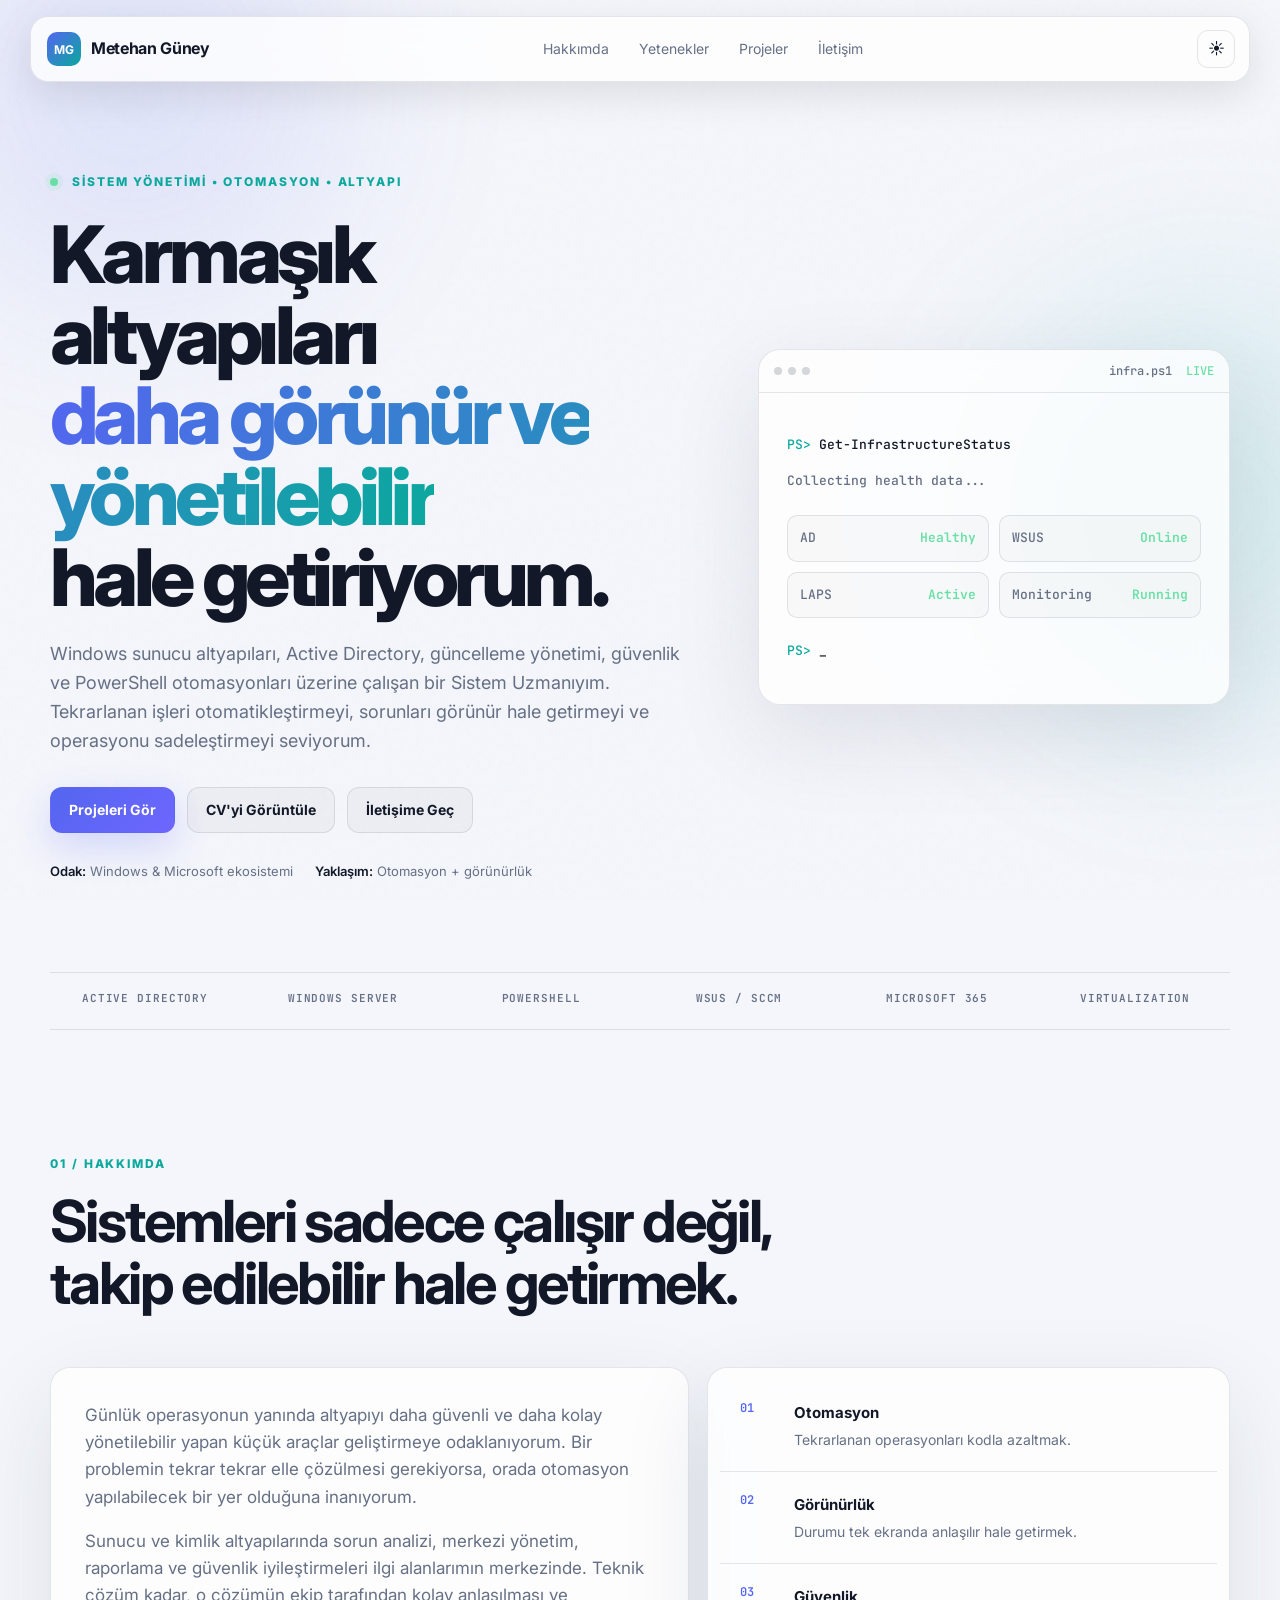
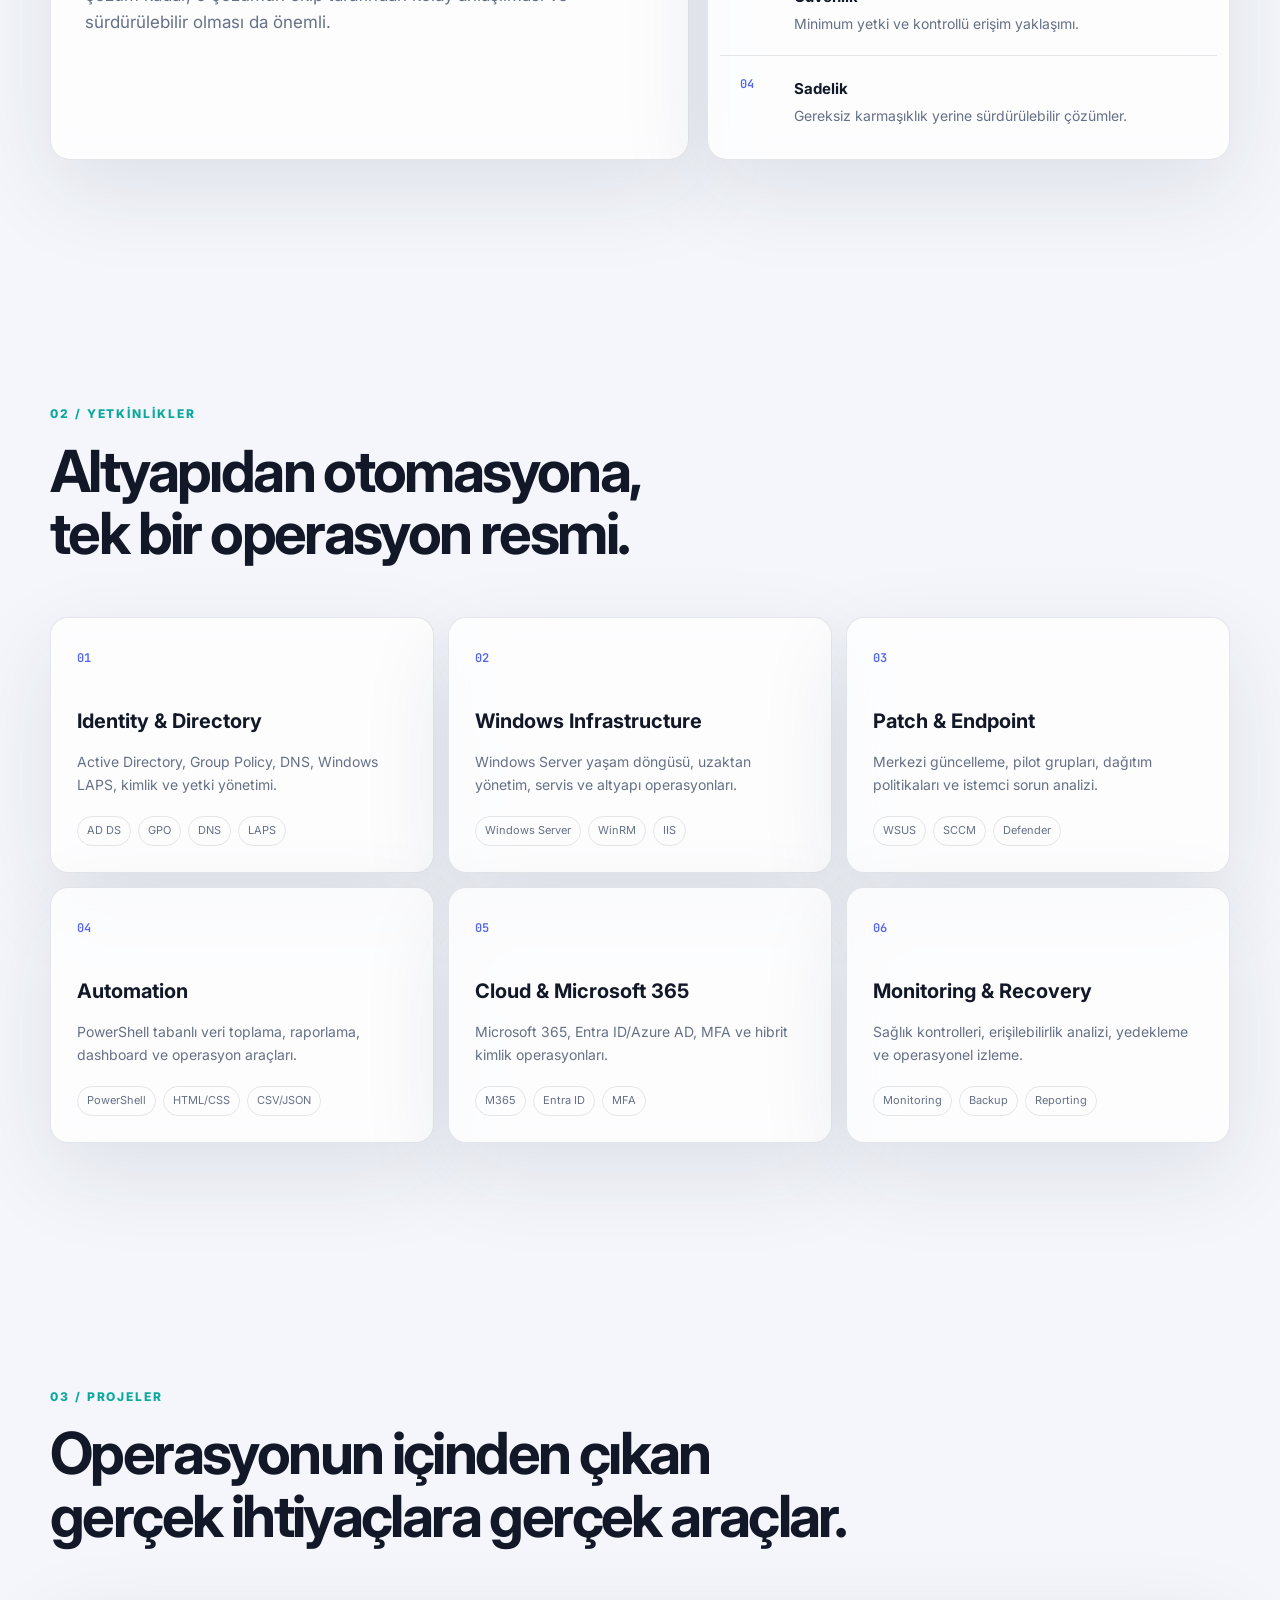
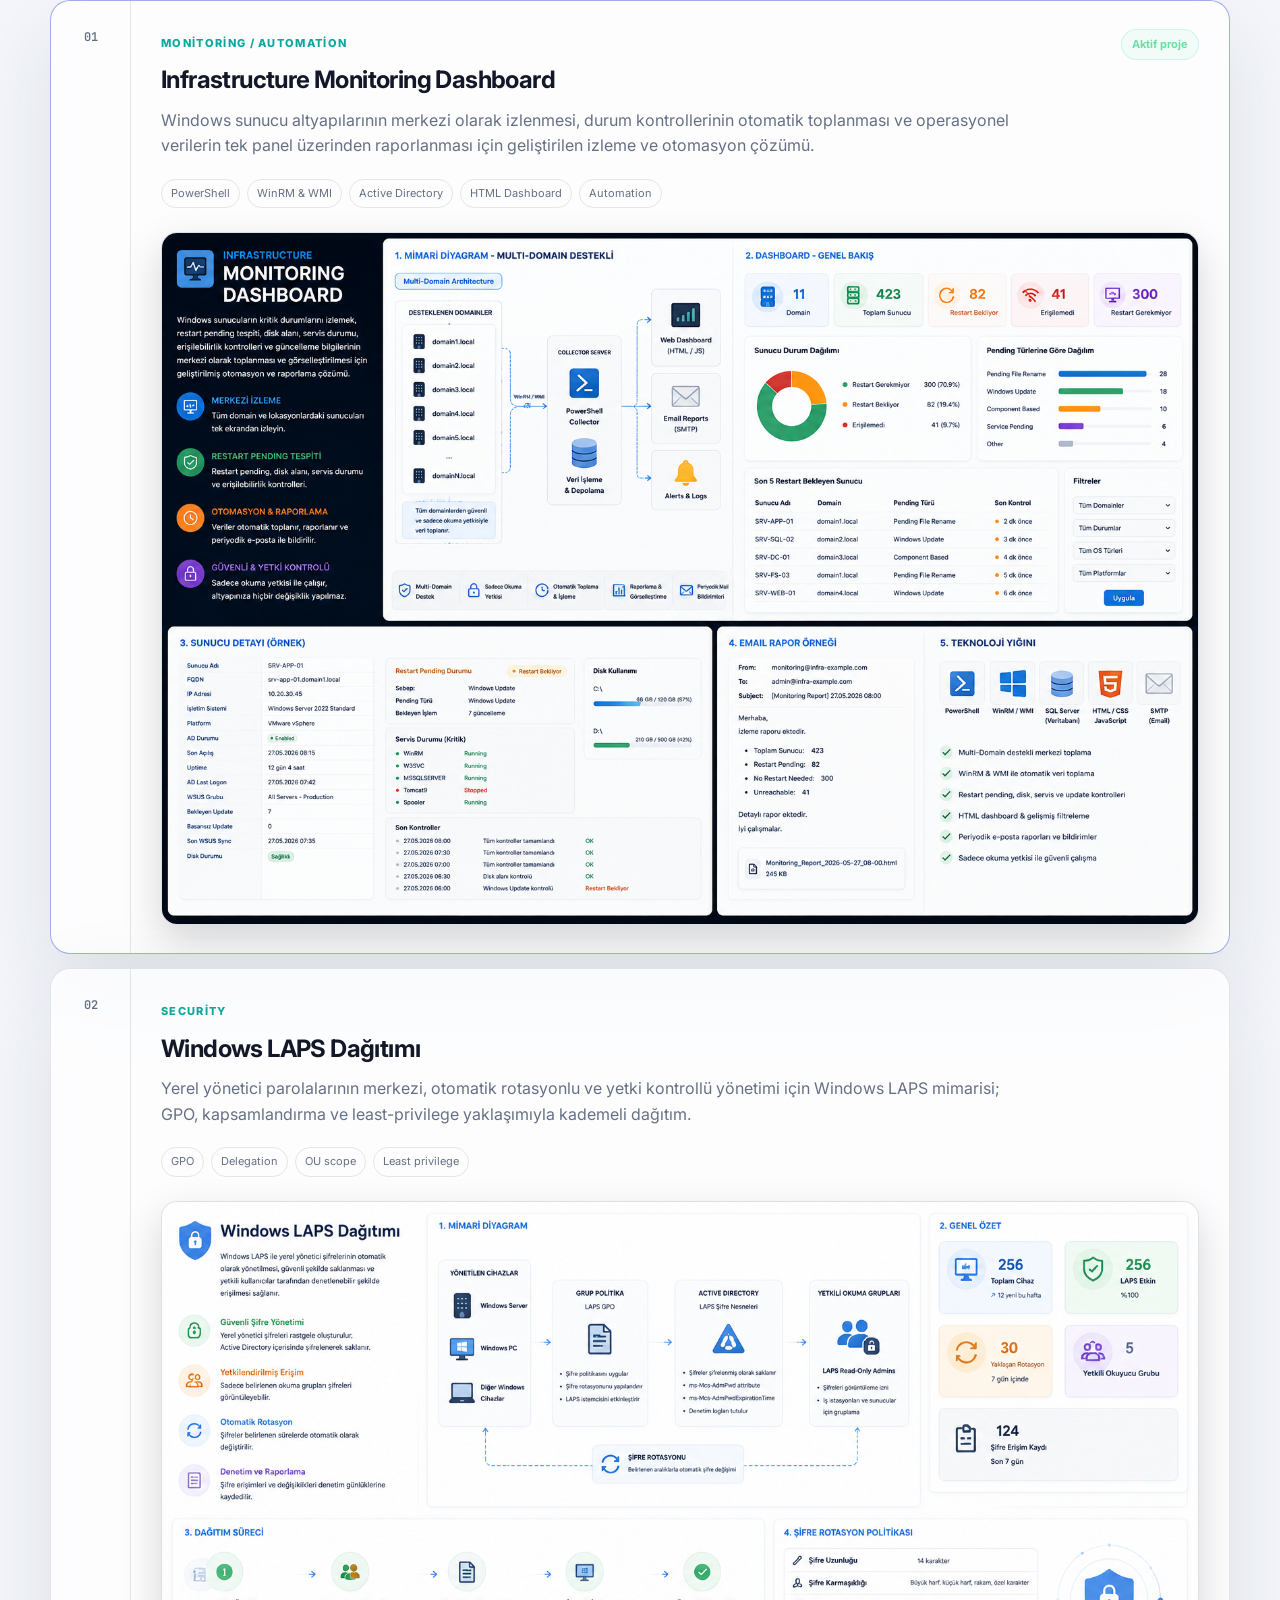
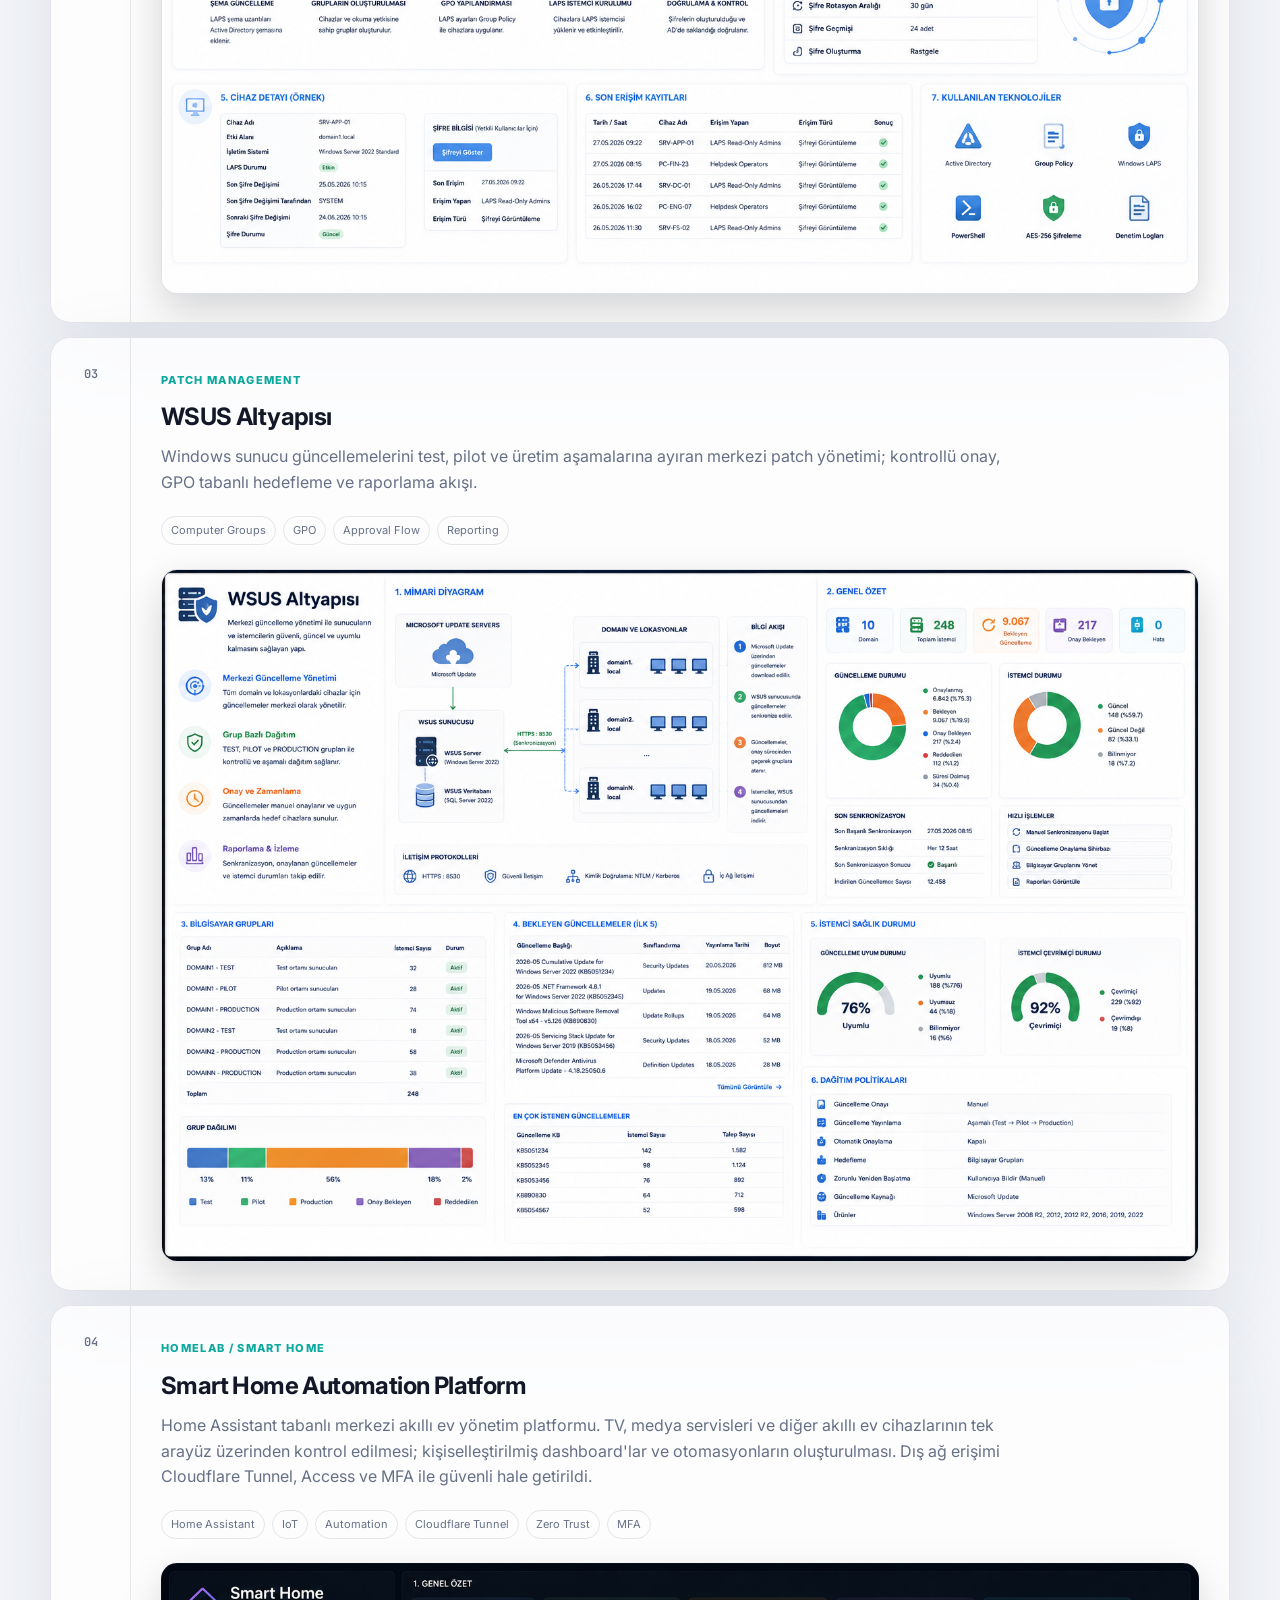
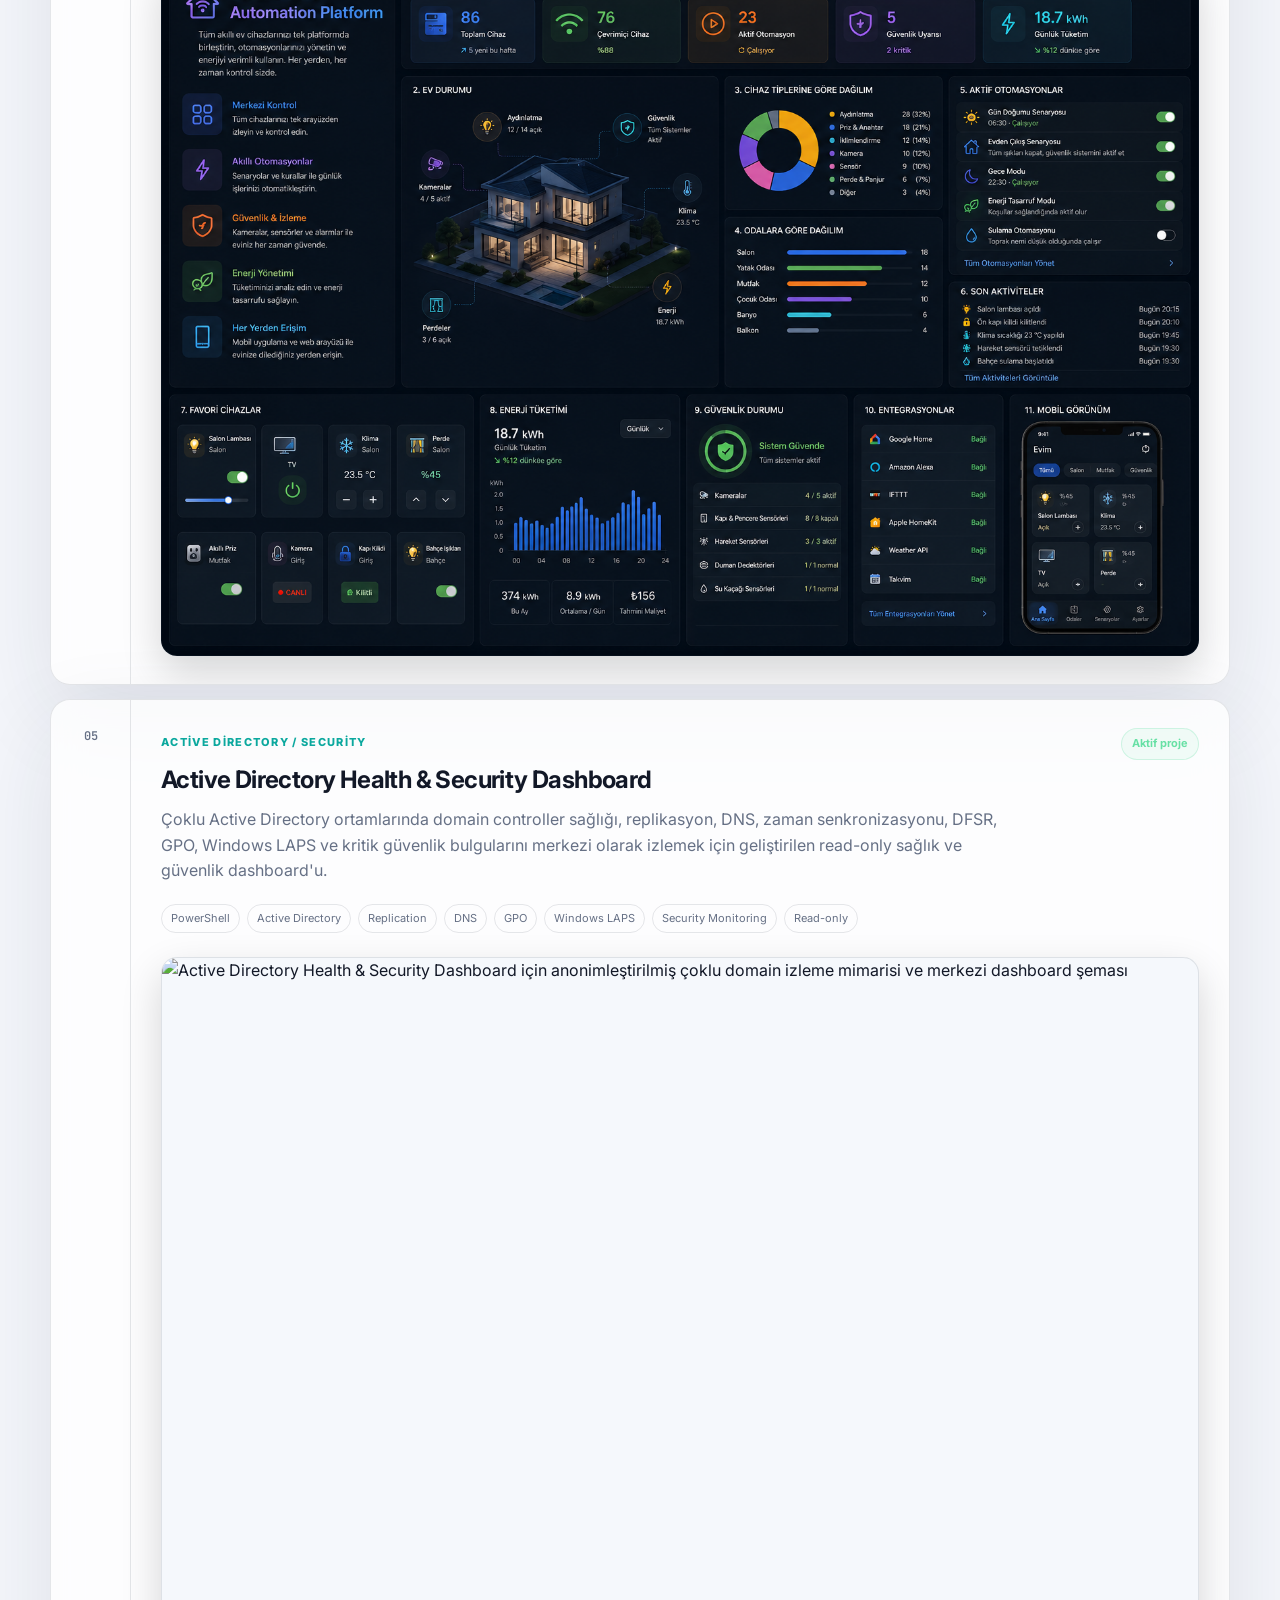
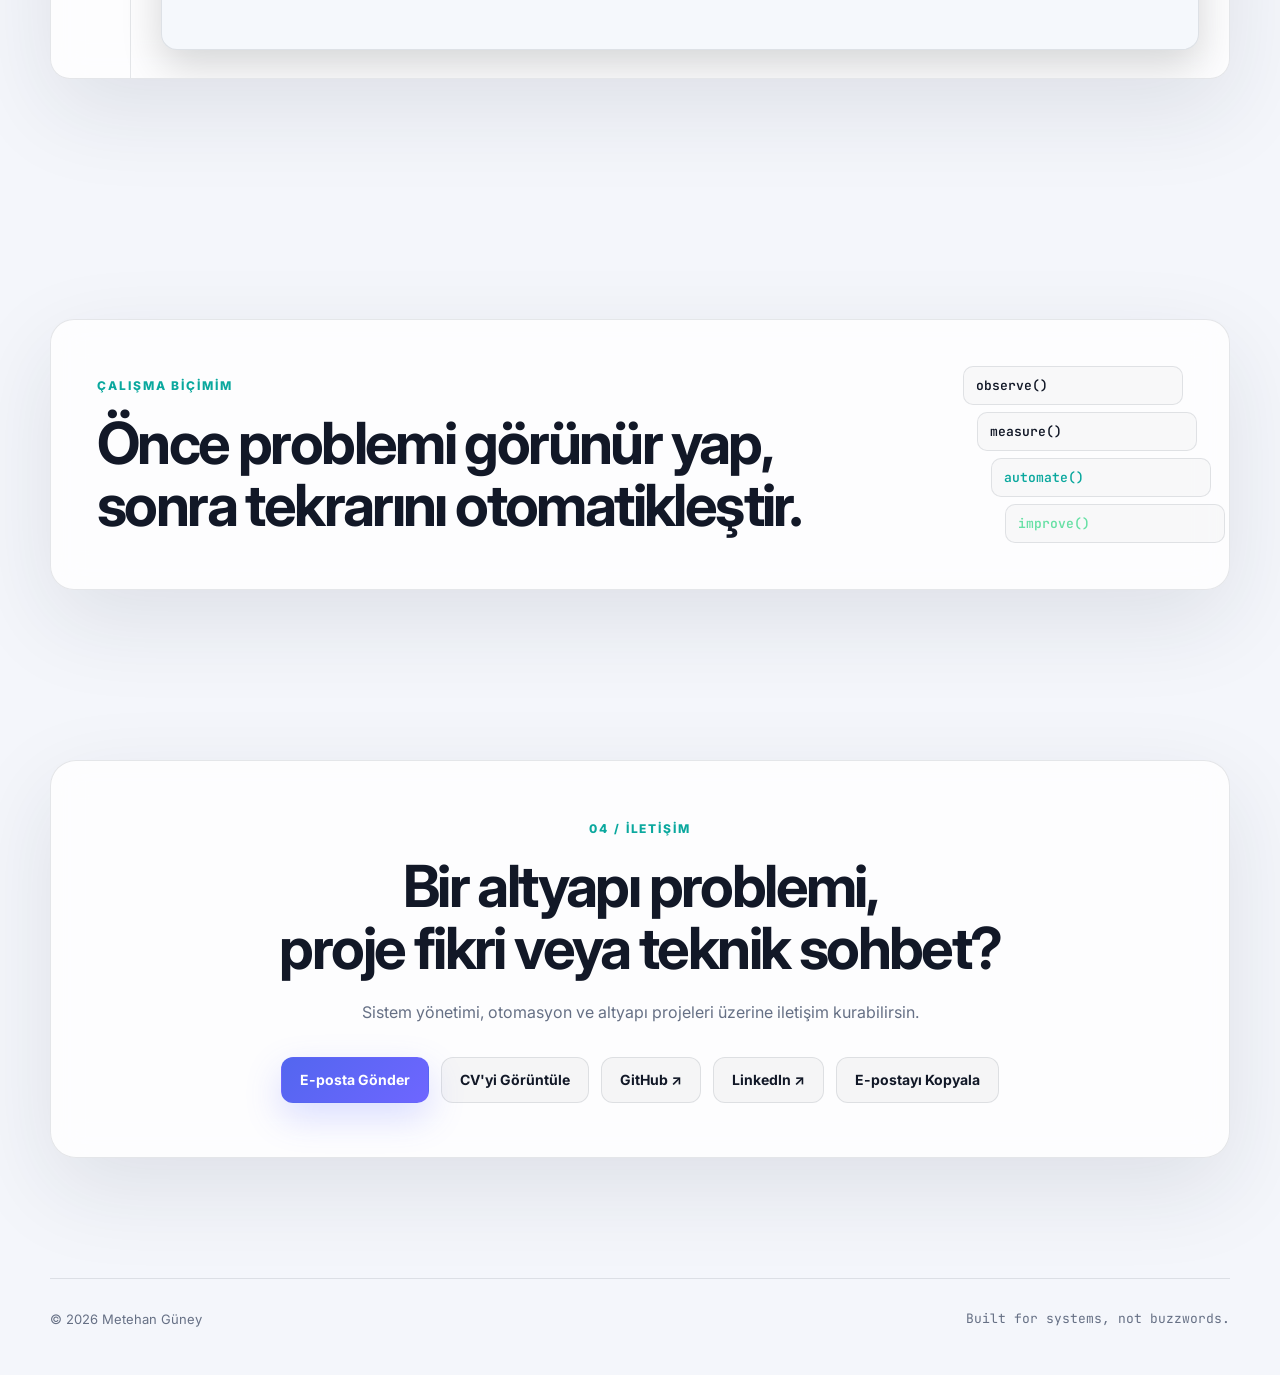
==== index.html @ 56e63228 "Add files via upload" ====
<!doctype html>
<html lang="tr">
<head>
  <meta charset="utf-8" />
  <meta name="viewport" content="width=device-width, initial-scale=1" />
  <meta name="description" content="Metehan Güney - Sistem Uzmanı. Windows Server, Active Directory, PowerShell otomasyonu, güncelleme yönetimi, güvenlik ve izleme projeleri." />
  <meta name="author" content="Metehan Güney" />
  <meta name="robots" content="index, follow" />
  <link rel="canonical" href="https://metehanguney.com.tr/" />
  <meta name="theme-color" content="#0b1020" />
  <meta property="og:title" content="Metehan Güney | Sistem Uzmanı" />
  <meta property="og:description" content="Windows altyapıları, Active Directory, PowerShell otomasyonu, güvenlik ve izleme projeleri." />
  <meta property="og:type" content="website" />
  <meta property="og:url" content="https://metehanguney.com.tr/" />
  <meta property="og:site_name" content="Metehan Güney" />
  <meta property="og:locale" content="tr_TR" />
  <meta name="twitter:card" content="summary" />
  <meta name="twitter:title" content="Metehan Güney | Sistem Uzmanı" />
  <meta name="twitter:description" content="Sistem yönetimi, otomasyon ve altyapı projeleri." />
  <link rel="icon" href="favicon.svg" type="image/svg+xml" />
  <title>Metehan Güney | Sistem Uzmanı</title>
  <link rel="preconnect" href="https://fonts.googleapis.com">
  <link rel="preconnect" href="https://fonts.gstatic.com" crossorigin>
  <link href="https://fonts.googleapis.com/css2?family=Inter:wght@400;500;600;700;800&family=JetBrains+Mono:wght@500;600&display=swap" rel="stylesheet">
  <link rel="stylesheet" href="styles.css" />
</head>
<body>
  <div class="page-noise" aria-hidden="true"></div>
  <div class="orb orb-a" aria-hidden="true"></div>
  <div class="orb orb-b" aria-hidden="true"></div>

  <header class="site-header">
    <a class="brand" href="#top" aria-label="Ana sayfa">
      <span class="brand-mark">MG</span>
      <span>Metehan Güney</span>
    </a>

    <nav class="nav" aria-label="Ana navigasyon">
      <a href="#about">Hakkımda</a>
      <a href="#skills">Yetenekler</a>
      <a href="#projects">Projeler</a>
      <a href="#contact">İletişim</a>
    </nav>

    <button class="theme-toggle" id="themeToggle" type="button" aria-label="Tema değiştir">
      <span class="theme-icon">☾</span>
    </button>
  </header>

  <main id="top">
    <section class="hero section-shell">
      <div class="hero-copy reveal">
        <div class="eyebrow"><span class="status-dot"></span> Sistem yönetimi • Otomasyon • Altyapı</div>
        <h1>
          Karmaşık altyapıları<br />
          <span class="gradient-text">daha görünür ve yönetilebilir</span><br />
          hale getiriyorum.
        </h1>
        <p class="hero-text">
          Windows sunucu altyapıları, Active Directory, güncelleme yönetimi, güvenlik ve PowerShell otomasyonları üzerine çalışan bir Sistem Uzmanıyım. Tekrarlanan işleri otomatikleştirmeyi, sorunları görünür hale getirmeyi ve operasyonu sadeleştirmeyi seviyorum.
        </p>
        <div class="hero-actions">
          <a class="button button-primary" href="#projects">Projeleri Gör</a>
          <a class="button button-secondary" href="Metehan_Guney_CV.pdf" target="_blank" rel="noopener">CV'yi Görüntüle</a>
          <a class="button button-secondary" href="#contact">İletişime Geç</a>
        </div>
        <div class="hero-meta">
          <span><strong>Odak:</strong> Windows & Microsoft ekosistemi</span>
          <span><strong>Yaklaşım:</strong> Otomasyon + görünürlük</span>
        </div>
      </div>

      <div class="terminal-card reveal delay-1" aria-label="Temsili terminal kartı">
        <div class="terminal-top">
          <div class="terminal-dots"><i></i><i></i><i></i></div>
          <span>infra.ps1</span>
          <span class="terminal-live">LIVE</span>
        </div>
        <div class="terminal-body">
          <p><span class="prompt">PS&gt;</span> Get-InfrastructureStatus</p>
          <p class="terminal-muted">Collecting health data...</p>
          <div class="terminal-grid">
            <div><span>AD</span><strong class="ok">Healthy</strong></div>
            <div><span>WSUS</span><strong class="ok">Online</strong></div>
            <div><span>LAPS</span><strong class="ok">Active</strong></div>
            <div><span>Monitoring</span><strong class="ok">Running</strong></div>
          </div>
          <p><span class="prompt">PS&gt;</span> <span class="cursor">_</span></p>
        </div>
      </div>
    </section>

    <section class="trust-strip section-shell reveal">
      <span>ACTIVE DIRECTORY</span>
      <span>WINDOWS SERVER</span>
      <span>POWERSHELL</span>
      <span>WSUS / SCCM</span>
      <span>MICROSOFT 365</span>
      <span>VIRTUALIZATION</span>
    </section>

    <section id="about" class="section section-shell">
      <div class="section-heading reveal">
        <span class="section-kicker">01 / Hakkımda</span>
        <h2>Sistemleri sadece çalışır değil,<br />takip edilebilir hale getirmek.</h2>
      </div>

      <div class="about-grid">
        <article class="glass-card about-copy reveal">
          <p>
            Günlük operasyonun yanında altyapıyı daha güvenli ve daha kolay yönetilebilir yapan küçük araçlar geliştirmeye odaklanıyorum. Bir problemin tekrar tekrar elle çözülmesi gerekiyorsa, orada otomasyon yapılabilecek bir yer olduğuna inanıyorum.
          </p>
          <p>
            Sunucu ve kimlik altyapılarında sorun analizi, merkezi yönetim, raporlama ve güvenlik iyileştirmeleri ilgi alanlarımın merkezinde. Teknik çözüm kadar, o çözümün ekip tarafından kolay anlaşılması ve sürdürülebilir olması da önemli.
          </p>
        </article>

        <div class="principles reveal delay-1">
          <div class="principle"><span>01</span><div><strong>Otomasyon</strong><p>Tekrarlanan operasyonları kodla azaltmak.</p></div></div>
          <div class="principle"><span>02</span><div><strong>Görünürlük</strong><p>Durumu tek ekranda anlaşılır hale getirmek.</p></div></div>
          <div class="principle"><span>03</span><div><strong>Güvenlik</strong><p>Minimum yetki ve kontrollü erişim yaklaşımı.</p></div></div>
          <div class="principle"><span>04</span><div><strong>Sadelik</strong><p>Gereksiz karmaşıklık yerine sürdürülebilir çözümler.</p></div></div>
        </div>
      </div>
    </section>

    <section id="skills" class="section section-shell">
      <div class="section-heading reveal">
        <span class="section-kicker">02 / Yetkinlikler</span>
        <h2>Altyapıdan otomasyona,<br />tek bir operasyon resmi.</h2>
      </div>

      <div class="skills-grid">
        <article class="skill-card reveal">
          <span class="skill-index">01</span>
          <h3>Identity & Directory</h3>
          <p>Active Directory, Group Policy, DNS, Windows LAPS, kimlik ve yetki yönetimi.</p>
          <div class="tags"><span>AD DS</span><span>GPO</span><span>DNS</span><span>LAPS</span></div>
        </article>
        <article class="skill-card reveal delay-1">
          <span class="skill-index">02</span>
          <h3>Windows Infrastructure</h3>
          <p>Windows Server yaşam döngüsü, uzaktan yönetim, servis ve altyapı operasyonları.</p>
          <div class="tags"><span>Windows Server</span><span>WinRM</span><span>IIS</span></div>
        </article>
        <article class="skill-card reveal delay-2">
          <span class="skill-index">03</span>
          <h3>Patch & Endpoint</h3>
          <p>Merkezi güncelleme, pilot grupları, dağıtım politikaları ve istemci sorun analizi.</p>
          <div class="tags"><span>WSUS</span><span>SCCM</span><span>Defender</span></div>
        </article>
        <article class="skill-card reveal">
          <span class="skill-index">04</span>
          <h3>Automation</h3>
          <p>PowerShell tabanlı veri toplama, raporlama, dashboard ve operasyon araçları.</p>
          <div class="tags"><span>PowerShell</span><span>HTML/CSS</span><span>CSV/JSON</span></div>
        </article>
        <article class="skill-card reveal delay-1">
          <span class="skill-index">05</span>
          <h3>Cloud & Microsoft 365</h3>
          <p>Microsoft 365, Entra ID/Azure AD, MFA ve hibrit kimlik operasyonları.</p>
          <div class="tags"><span>M365</span><span>Entra ID</span><span>MFA</span></div>
        </article>
        <article class="skill-card reveal delay-2">
          <span class="skill-index">06</span>
          <h3>Monitoring & Recovery</h3>
          <p>Sağlık kontrolleri, erişilebilirlik analizi, yedekleme ve operasyonel izleme.</p>
          <div class="tags"><span>Monitoring</span><span>Backup</span><span>Reporting</span></div>
        </article>
      </div>
    </section>

    <section id="projects" class="section section-shell">
      <div class="section-heading reveal">
        <span class="section-kicker">03 / Projeler</span>
        <h2>Operasyonun içinden çıkan<br />gerçek ihtiyaçlara gerçek araçlar.</h2>
      </div>

      <div class="projects-stack">
        <article class="project-card featured reveal">
          <div class="project-number">01</div>
          <div class="project-content">
            <div class="project-header">
              <div>
                <span class="project-label">Monitoring / Automation</span>
                <h3>Infrastructure Monitoring Dashboard</h3>
              </div>
              <span class="project-state">Aktif proje</span>
            </div>
            <p>
              Windows sunucu altyapılarının merkezi olarak izlenmesi, durum kontrollerinin otomatik toplanması ve operasyonel verilerin tek panel üzerinden raporlanması için geliştirilen izleme ve otomasyon çözümü.
            </p>
            <div class="project-points">
              <span>PowerShell</span><span>WinRM & WMI</span><span>Active Directory</span><span>HTML Dashboard</span><span>Automation</span>
            </div>
            <figure class="project-visual">
              <img src="assets/projects/infrastructure-monitoring.png" alt="Infrastructure Monitoring Dashboard için temsili mimari, genel görünüm ve sunucu izleme arayüzü" loading="lazy" />
            </figure>
          </div>
        </article>

        <article class="project-card reveal">
          <div class="project-number">02</div>
          <div class="project-content">
            <div class="project-header">
              <div><span class="project-label">Security</span><h3>Windows LAPS Dağıtımı</h3></div>
            </div>
            <p>Yerel yönetici parolalarının merkezi, otomatik rotasyonlu ve yetki kontrollü yönetimi için Windows LAPS mimarisi; GPO, kapsamlandırma ve least-privilege yaklaşımıyla kademeli dağıtım.</p>
            <div class="project-points"><span>GPO</span><span>Delegation</span><span>OU scope</span><span>Least privilege</span></div>
            <figure class="project-visual">
              <img src="assets/projects/windows-laps.png" alt="Windows LAPS dağıtımı için temsili mimari, parola rotasyonu ve yetkilendirme akışı" loading="lazy" />
            </figure>
          </div>
        </article>

        <article class="project-card reveal">
          <div class="project-number">03</div>
          <div class="project-content">
            <div class="project-header">
              <div><span class="project-label">Patch Management</span><h3>WSUS Altyapısı</h3></div>
            </div>
            <p>Windows sunucu güncellemelerini test, pilot ve üretim aşamalarına ayıran merkezi patch yönetimi; kontrollü onay, GPO tabanlı hedefleme ve raporlama akışı.</p>
            <div class="project-points"><span>Computer Groups</span><span>GPO</span><span>Approval Flow</span><span>Reporting</span></div>
            <figure class="project-visual">
              <img src="assets/projects/wsus-infrastructure.png" alt="WSUS altyapısı için temsili merkezi güncelleme mimarisi ve dağıtım dashboardu" loading="lazy" />
            </figure>
          </div>
        </article>

        <article class="project-card reveal">
          <div class="project-number">04</div>
          <div class="project-content">
            <div class="project-header">
              <div><span class="project-label">Homelab / Smart Home</span><h3>Smart Home Automation Platform</h3></div>
            </div>
            <p>Home Assistant tabanlı merkezi akıllı ev yönetim platformu. TV, medya servisleri ve diğer akıllı ev cihazlarının tek arayüz üzerinden kontrol edilmesi; kişiselleştirilmiş dashboard'lar ve otomasyonların oluşturulması. Dış ağ erişimi Cloudflare Tunnel, Access ve MFA ile güvenli hale getirildi.</p>
            <div class="project-points"><span>Home Assistant</span><span>IoT</span><span>Automation</span><span>Cloudflare Tunnel</span><span>Zero Trust</span><span>MFA</span></div>
            <figure class="project-visual project-visual-dark">
              <img src="assets/projects/smart-home-automation.png" alt="Smart Home Automation Platform için temsili akıllı ev kontrol, otomasyon ve mobil dashboard arayüzü" loading="lazy" />
            </figure>
          </div>
        </article>

        <article class="project-card reveal">
          <div class="project-number">05</div>
          <div class="project-content">
            <div class="project-header">
              <div>
                <span class="project-label">Active Directory / Security</span>
                <h3>Active Directory Health &amp; Security Dashboard</h3>
              </div>
              <span class="project-state">Aktif proje</span>
            </div>
            <p>
              Çoklu Active Directory ortamlarında domain controller sağlığı, replikasyon, DNS, zaman senkronizasyonu, DFSR, GPO, Windows LAPS ve kritik güvenlik bulgularını merkezi olarak izlemek için geliştirilen read-only sağlık ve güvenlik dashboard'u.
            </p>
            <div class="project-points">
              <span>PowerShell</span><span>Active Directory</span><span>Replication</span><span>DNS</span><span>GPO</span><span>Windows LAPS</span><span>Security Monitoring</span><span>Read-only</span>
            </div>
            <figure class="project-visual">
              <img src="assets/projects/ad-health-security-dashboard.png" alt="Active Directory Health &amp; Security Dashboard için anonimleştirilmiş çoklu domain izleme mimarisi ve merkezi dashboard şeması" loading="lazy" />
            </figure>
          </div>
        </article>
      </div>
    </section>

    <section class="section section-shell">
      <div class="cta-card reveal">
        <div>
          <span class="section-kicker">Çalışma biçimim</span>
          <h2>Önce problemi görünür yap,<br />sonra tekrarını otomatikleştir.</h2>
        </div>
        <div class="cta-code" aria-hidden="true">
          <span>observe()</span>
          <span>measure()</span>
          <span>automate()</span>
          <span>improve()</span>
        </div>
      </div>
    </section>

    <section id="contact" class="section section-shell contact-section">
      <div class="contact-card reveal">
        <span class="section-kicker">04 / İletişim</span>
        <h2>Bir altyapı problemi,<br />proje fikri veya teknik sohbet?</h2>
        <p>Sistem yönetimi, otomasyon ve altyapı projeleri üzerine iletişim kurabilirsin.</p>
        <div class="contact-actions">
          <a class="button button-primary" href="mailto:guneymetehan1@gmail.com">E-posta Gönder</a>
          <a class="button button-secondary" href="Metehan_Guney_CV.pdf" target="_blank" rel="noopener">CV'yi Görüntüle</a>
          <a class="button button-secondary" href="https://github.com/metehanguney" target="_blank" rel="noopener noreferrer">GitHub ↗</a>
          <a class="button button-secondary" href="https://www.linkedin.com/in/metehanguney/" target="_blank" rel="noopener noreferrer">LinkedIn ↗</a>
          <button class="button button-secondary copy-mail" type="button" data-email="guneymetehan1@gmail.com">E-postayı Kopyala</button>
        </div>
      </div>
    </section>
  </main>

  <footer class="footer section-shell">
    <span>© <span id="year"></span> Metehan Güney</span>
    <span class="footer-note">Built for systems, not buzzwords.</span>
  </footer>

  <div class="toast" id="toast" role="status" aria-live="polite">E-posta kopyalandı.</div>

  <div class="image-lightbox" id="imageLightbox" aria-hidden="true" role="dialog" aria-modal="true" aria-label="Proje görseli önizleme">
    <button class="lightbox-close" id="lightboxClose" type="button" aria-label="Görseli kapat">&times;</button>
    <img id="lightboxImage" src="" alt="" />
    <p class="lightbox-caption" id="lightboxCaption"></p>
  </div>

  <script src="script.js"></script>
</body>
</html>
---- styles.css ----
:root {
  --bg: #070a12;
  --bg-elev: #0c111e;
  --card: rgba(16, 23, 40, 0.72);
  --card-solid: #101728;
  --text: #f3f6fb;
  --muted: #9aa6bb;
  --line: rgba(255,255,255,.10);
  --line-strong: rgba(255,255,255,.18);
  --accent: #7c8cff;
  --accent-2: #31d7c9;
  --ok: #68e0a5;
  --shadow: 0 30px 100px rgba(0,0,0,.35);
  --max: 1180px;
}

[data-theme="light"] {
  --bg: #f4f6fb;
  --bg-elev: #ffffff;
  --card: rgba(255,255,255,.78);
  --card-solid: #ffffff;
  --text: #121827;
  --muted: #667085;
  --line: rgba(17,24,39,.10);
  --line-strong: rgba(17,24,39,.17);
  --accent: #5366ef;
  --accent-2: #0ba89e;
  --shadow: 0 30px 90px rgba(30,41,59,.10);
}

* { box-sizing: border-box; }
html { scroll-behavior: smooth; }
body {
  margin: 0;
  font-family: Inter, system-ui, -apple-system, BlinkMacSystemFont, "Segoe UI", sans-serif;
  background: var(--bg);
  color: var(--text);
  line-height: 1.6;
  overflow-x: hidden;
}
a { color: inherit; text-decoration: none; }
button { font: inherit; }
::selection { background: rgba(124,140,255,.35); }

.page-noise {
  position: fixed; inset: 0; pointer-events: none; z-index: -1; opacity: .13;
  background-image: url("data:image/svg+xml,%3Csvg viewBox='0 0 180 180' xmlns='http://www.w3.org/2000/svg'%3E%3Cfilter id='n'%3E%3CfeTurbulence type='fractalNoise' baseFrequency='.9' numOctaves='3' stitchTiles='stitch'/%3E%3C/filter%3E%3Crect width='100%25' height='100%25' filter='url(%23n)' opacity='.18'/%3E%3C/svg%3E");
}
.orb { position: fixed; width: 420px; height: 420px; border-radius: 50%; filter: blur(100px); opacity: .12; z-index: -2; }
.orb-a { top: -120px; left: -80px; background: var(--accent); }
.orb-b { right: -140px; top: 300px; background: var(--accent-2); }

.section-shell { width: min(calc(100% - 40px), var(--max)); margin-inline: auto; }
.site-header {
  position: sticky; top: 16px; z-index: 50;
  width: min(calc(100% - 32px), 1220px); margin: 16px auto 0;
  display: flex; align-items: center; justify-content: space-between; gap: 24px;
  padding: 12px 14px 12px 16px;
  border: 1px solid var(--line); border-radius: 18px;
  background: color-mix(in srgb, var(--bg-elev) 78%, transparent);
  backdrop-filter: blur(18px); box-shadow: 0 12px 40px rgba(0,0,0,.10);
}
.brand { display:flex; align-items:center; gap:10px; font-weight:700; letter-spacing:-.02em; }
.brand-mark {
  display:grid; place-items:center; width:34px; height:34px; border-radius:10px;
  color:#fff; font-size:12px; background: linear-gradient(135deg,var(--accent),var(--accent-2));
}
.nav { display:flex; gap: 6px; }
.nav a { color:var(--muted); padding:9px 12px; border-radius:10px; font-size:14px; transition:.2s ease; }
.nav a:hover { color:var(--text); background:rgba(127,127,127,.08); }
.theme-toggle { width:38px; height:38px; border:1px solid var(--line); border-radius:11px; background:transparent; color:var(--text); cursor:pointer; }

.hero { min-height: 780px; display:grid; grid-template-columns: 1.15fr .85fr; align-items:center; gap:70px; padding-top:90px; padding-bottom:90px; }
.eyebrow, .section-kicker { color:var(--accent-2); text-transform:uppercase; font-size:12px; font-weight:800; letter-spacing:.16em; }
.status-dot { display:inline-block; width:8px; height:8px; margin-right:9px; border-radius:50%; background:var(--ok); box-shadow:0 0 0 5px rgba(104,224,165,.10); }
h1 { margin:22px 0; font-size:clamp(48px,6.2vw,82px); line-height:1.02; letter-spacing:-.058em; font-weight:800; }
.gradient-text { background:linear-gradient(100deg,var(--accent),var(--accent-2)); -webkit-background-clip:text; background-clip:text; color:transparent; }
.hero-text { max-width:720px; color:var(--muted); font-size:18px; }
.hero-actions, .contact-actions { display:flex; gap:12px; flex-wrap:wrap; margin-top:32px; }
.button { display:inline-flex; align-items:center; justify-content:center; min-height:46px; padding:0 18px; border-radius:12px; border:1px solid var(--line); font-weight:700; font-size:14px; cursor:pointer; transition:transform .18s ease, border-color .18s ease, background .18s ease; }
.button:hover { transform:translateY(-2px); }
.button-primary { color:white; border-color:transparent; background:linear-gradient(135deg,var(--accent),#6e66ff); box-shadow:0 14px 36px rgba(92,102,255,.22); }
.button-secondary { color:var(--text); background:rgba(127,127,127,.06); }
.hero-meta { margin-top:28px; display:flex; flex-wrap:wrap; gap:10px 22px; color:var(--muted); font-size:13px; }
.hero-meta strong { color:var(--text); font-weight:600; }

.terminal-card { border:1px solid var(--line); border-radius:22px; overflow:hidden; background:var(--card); backdrop-filter:blur(18px); box-shadow:var(--shadow); transform:rotate(1.2deg); }
.terminal-top { display:flex; align-items:center; gap:14px; padding:13px 15px; color:var(--muted); font:500 12px "JetBrains Mono", monospace; border-bottom:1px solid var(--line); }
.terminal-dots { display:flex; gap:6px; margin-right:auto; }.terminal-dots i { width:8px; height:8px; border-radius:50%; background:var(--line-strong); }
.terminal-live { color:var(--ok); }
.terminal-body { padding:28px; font:500 13px/1.75 "JetBrains Mono", monospace; }
.prompt { color:var(--accent-2); }.terminal-muted { color:var(--muted); }
.terminal-grid { margin:22px 0; display:grid; grid-template-columns:1fr 1fr; gap:10px; }
.terminal-grid div { display:flex; justify-content:space-between; gap:18px; padding:11px 12px; border:1px solid var(--line); border-radius:10px; background:rgba(127,127,127,.035); }
.terminal-grid span { color:var(--muted); }.ok { color:var(--ok); font-weight:600; }.cursor { animation:blink 1s steps(1) infinite; }
@keyframes blink { 50% { opacity:0; } }

.trust-strip { display:grid; grid-template-columns:repeat(6,1fr); gap:8px; padding:18px 0 24px; border-top:1px solid var(--line); border-bottom:1px solid var(--line); color:var(--muted); font:600 11px "JetBrains Mono", monospace; letter-spacing:.08em; text-align:center; }
.section { padding:120px 0; }
.section-heading { margin-bottom:52px; }
.section-heading h2, .cta-card h2, .contact-card h2 { margin:14px 0 0; font-size:clamp(35px,5vw,58px); line-height:1.08; letter-spacing:-.045em; }
.about-grid { display:grid; grid-template-columns:1.1fr .9fr; gap:18px; }
.glass-card, .principles, .skill-card, .project-card, .cta-card, .contact-card { border:1px solid var(--line); background:var(--card); backdrop-filter:blur(16px); box-shadow:var(--shadow); }
.about-copy { padding:34px; border-radius:20px; color:var(--muted); font-size:17px; }
.about-copy p:first-child { margin-top:0; }.about-copy p:last-child { margin-bottom:0; }
.principles { padding:12px; border-radius:20px; }
.principle { display:grid; grid-template-columns:44px 1fr; gap:10px; padding:20px; border-bottom:1px solid var(--line); }
.principle:last-child { border-bottom:0; }.principle>span { color:var(--accent); font:600 12px "JetBrains Mono",monospace; }.principle strong { font-size:15px; }.principle p { color:var(--muted); margin:3px 0 0; font-size:14px; }
.skills-grid { display:grid; grid-template-columns:repeat(3,1fr); gap:14px; }
.skill-card { min-height:250px; padding:26px; border-radius:18px; transition:transform .22s ease, border-color .22s ease; }
.skill-card:hover { transform:translateY(-5px); border-color:var(--line-strong); }.skill-index { color:var(--accent); font:600 12px "JetBrains Mono",monospace; }.skill-card h3 { margin:36px 0 10px; font-size:20px; }.skill-card p { color:var(--muted); font-size:14px; }
.tags, .project-points { display:flex; flex-wrap:wrap; gap:7px; margin-top:20px; }.tags span, .project-points span { border:1px solid var(--line); border-radius:999px; padding:5px 9px; color:var(--muted); font-size:11px; }
.projects-stack { display:grid; gap:14px; }.project-card { display:grid; grid-template-columns:80px 1fr; border-radius:20px; overflow:hidden; }.project-card.featured { border-color:color-mix(in srgb,var(--accent) 45%,var(--line)); }.project-number { display:grid; place-items:start center; padding-top:28px; color:var(--muted); font:600 12px "JetBrains Mono",monospace; border-right:1px solid var(--line); }.project-content { padding:28px 30px; }.project-header { display:flex; align-items:flex-start; justify-content:space-between; gap:20px; }.project-label { color:var(--accent-2); font-size:11px; font-weight:800; letter-spacing:.12em; text-transform:uppercase; }.project-card h3 { margin:7px 0 8px; font-size:24px; letter-spacing:-.025em; }.project-card p { max-width:850px; color:var(--muted); margin:0; }
.project-visual { margin:24px 0 0; border:1px solid var(--line); border-radius:16px; overflow:hidden; background:#f5f8fc; box-shadow:0 16px 40px rgba(0,0,0,.16); }
.project-visual img { display:block; width:100%; height:auto; aspect-ratio:3/2; object-fit:cover; cursor:zoom-in; transition:transform .25s ease, filter .25s ease; }
.project-visual:hover img { transform:scale(1.012); filter:brightness(.96); }
.project-visual-dark { background:#07111d; }
.project-state { white-space:nowrap; border:1px solid rgba(104,224,165,.26); background:rgba(104,224,165,.08); color:var(--ok); border-radius:999px; padding:6px 10px; font-size:11px; font-weight:700; }
.cta-card { border-radius:24px; padding:46px; display:grid; grid-template-columns:1fr auto; align-items:center; gap:40px; overflow:hidden; }.cta-code { display:grid; gap:7px; min-width:220px; font:600 13px "JetBrains Mono", monospace; }.cta-code span { border:1px solid var(--line); background:rgba(127,127,127,.04); padding:10px 12px; border-radius:10px; }.cta-code span:nth-child(2) { transform:translateX(14px); }.cta-code span:nth-child(3) { transform:translateX(28px); color:var(--accent-2); }.cta-code span:nth-child(4) { transform:translateX(42px); color:var(--ok); }
.contact-section { padding-top:50px; }.contact-card { padding:54px; border-radius:26px; text-align:center; }.contact-card p { color:var(--muted); max-width:620px; margin:20px auto 0; }.contact-actions { justify-content:center; }
.footer { display:flex; justify-content:space-between; gap:20px; padding:30px 0 45px; color:var(--muted); border-top:1px solid var(--line); font-size:13px; }.footer-note { font-family:"JetBrains Mono",monospace; }
.toast { position:fixed; left:50%; bottom:28px; transform:translate(-50%,20px); opacity:0; pointer-events:none; z-index:100; padding:10px 14px; border-radius:10px; color:var(--text); background:var(--card-solid); border:1px solid var(--line); box-shadow:var(--shadow); transition:.25s ease; }.toast.show { opacity:1; transform:translate(-50%,0); }
.reveal { opacity:0; transform:translateY(18px); transition:opacity .7s ease, transform .7s ease; }.reveal.visible { opacity:1; transform:none; }.delay-1 { transition-delay:.10s; }.delay-2 { transition-delay:.18s; }

@media (max-width: 920px) {
  .nav { display:none; }
  .hero { grid-template-columns:1fr; min-height:auto; padding-top:90px; gap:42px; }
  .terminal-card { transform:none; max-width:640px; }
  .trust-strip { grid-template-columns:repeat(3,1fr); row-gap:16px; }
  .about-grid, .skills-grid { grid-template-columns:1fr 1fr; }
  .about-copy { grid-column:1/-1; }
  .cta-card { grid-template-columns:1fr; }.cta-code { max-width:300px; }
}
@media (max-width: 620px) {
  .section-shell { width:min(calc(100% - 26px), var(--max)); }
  .site-header { width:calc(100% - 20px); top:10px; margin-top:10px; }
  .brand > span:last-child { display:none; }
  .hero { padding-top:70px; padding-bottom:70px; }
  h1 { font-size:clamp(42px,13vw,62px); }
  .hero-text { font-size:16px; }
  .terminal-grid { grid-template-columns:1fr; }
  .trust-strip { grid-template-columns:1fr 1fr; }
  .section { padding:88px 0; }
  .about-grid, .skills-grid { grid-template-columns:1fr; }
  .project-card { grid-template-columns:1fr; }.project-visual { margin-top:20px; border-radius:12px; }.project-number { display:none; }.project-content { padding:24px; }.project-header { display:block; }.project-state { display:inline-block; margin-top:10px; }
  .cta-card, .contact-card { padding:30px 22px; }.cta-code span:nth-child(n) { transform:none; }
  .footer { flex-direction:column; }
}
@media (prefers-reduced-motion: reduce) {
  html { scroll-behavior:auto; }
  *, *::before, *::after { animation:none !important; transition:none !important; }
  .reveal { opacity:1; transform:none; }
}

.image-lightbox { position:fixed; inset:0; z-index:1000; display:flex; flex-direction:column; align-items:center; justify-content:center; padding:28px; background:rgba(3,8,18,.88); backdrop-filter:blur(14px); opacity:0; visibility:hidden; transition:opacity .22s ease, visibility .22s ease; }
.image-lightbox.open { opacity:1; visibility:visible; }
.image-lightbox img { display:block; max-width:min(94vw,1600px); max-height:86vh; width:auto; height:auto; object-fit:contain; border-radius:14px; box-shadow:0 28px 90px rgba(0,0,0,.48); transform:scale(.975); transition:transform .22s ease; }
.image-lightbox.open img { transform:scale(1); }
.lightbox-close { position:fixed; top:22px; right:26px; width:46px; height:46px; border:1px solid rgba(255,255,255,.22); border-radius:50%; background:rgba(8,14,26,.72); color:#fff; font-size:30px; line-height:1; cursor:pointer; backdrop-filter:blur(10px); }
.lightbox-close:hover { background:rgba(255,255,255,.14); }
.lightbox-caption { margin:14px 0 0; max-width:900px; color:rgba(255,255,255,.78); text-align:center; font-size:13px; }
body.lightbox-open { overflow:hidden; }
@media (max-width:620px) { .image-lightbox { padding:14px; } .image-lightbox img { max-width:96vw; max-height:82vh; border-radius:10px; } .lightbox-close { top:12px; right:12px; } }
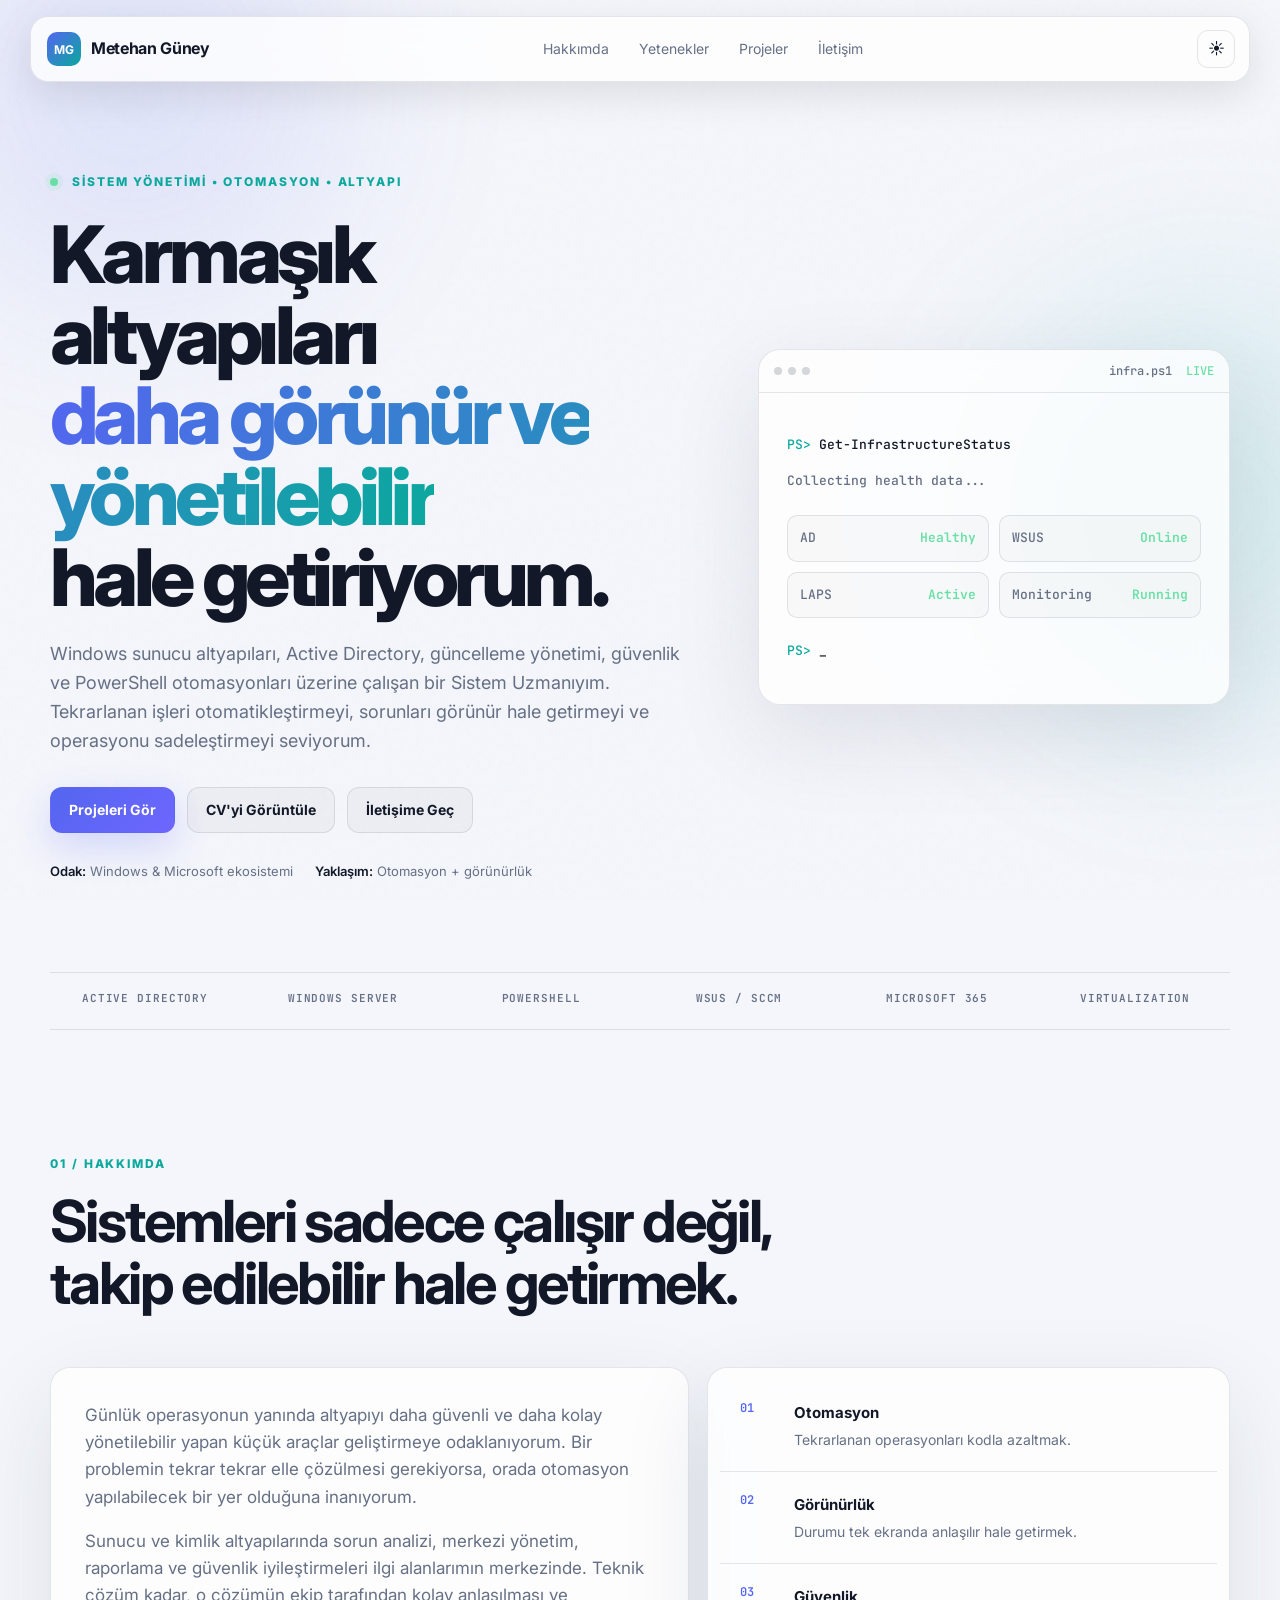
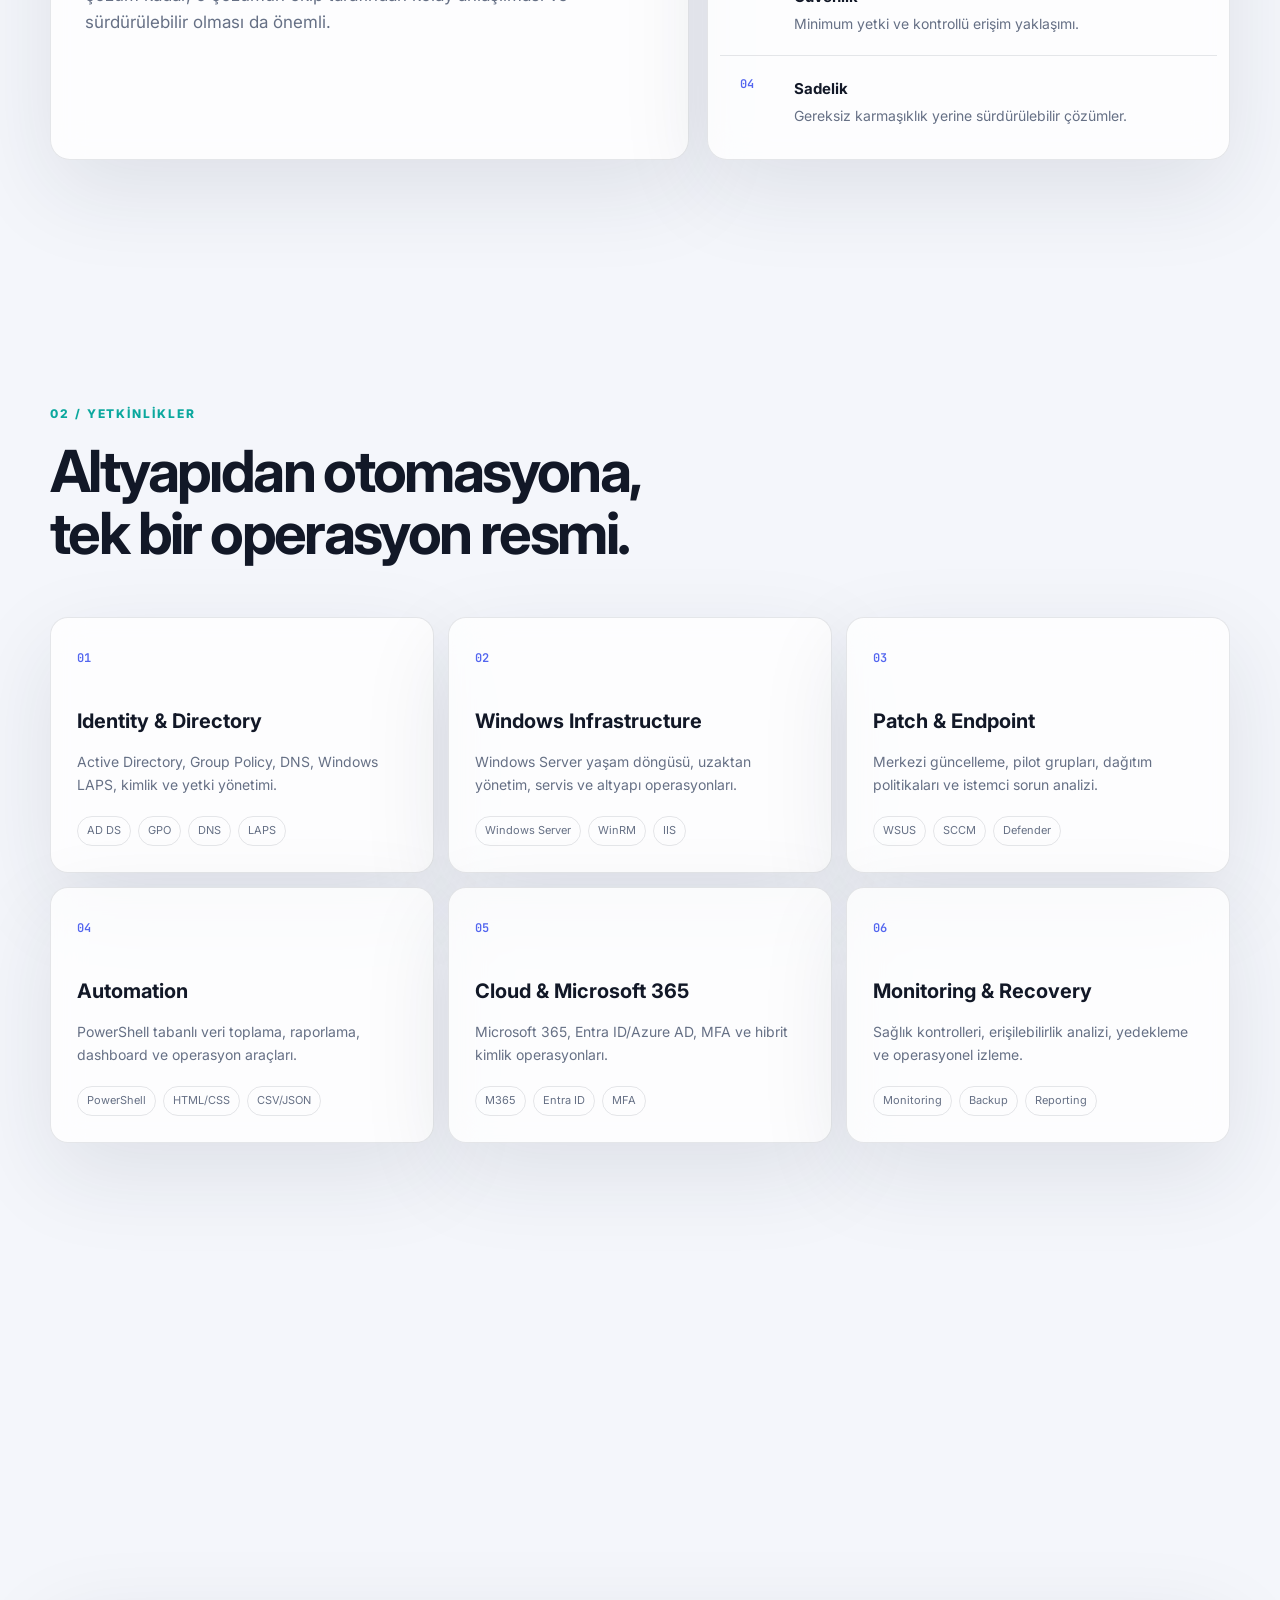
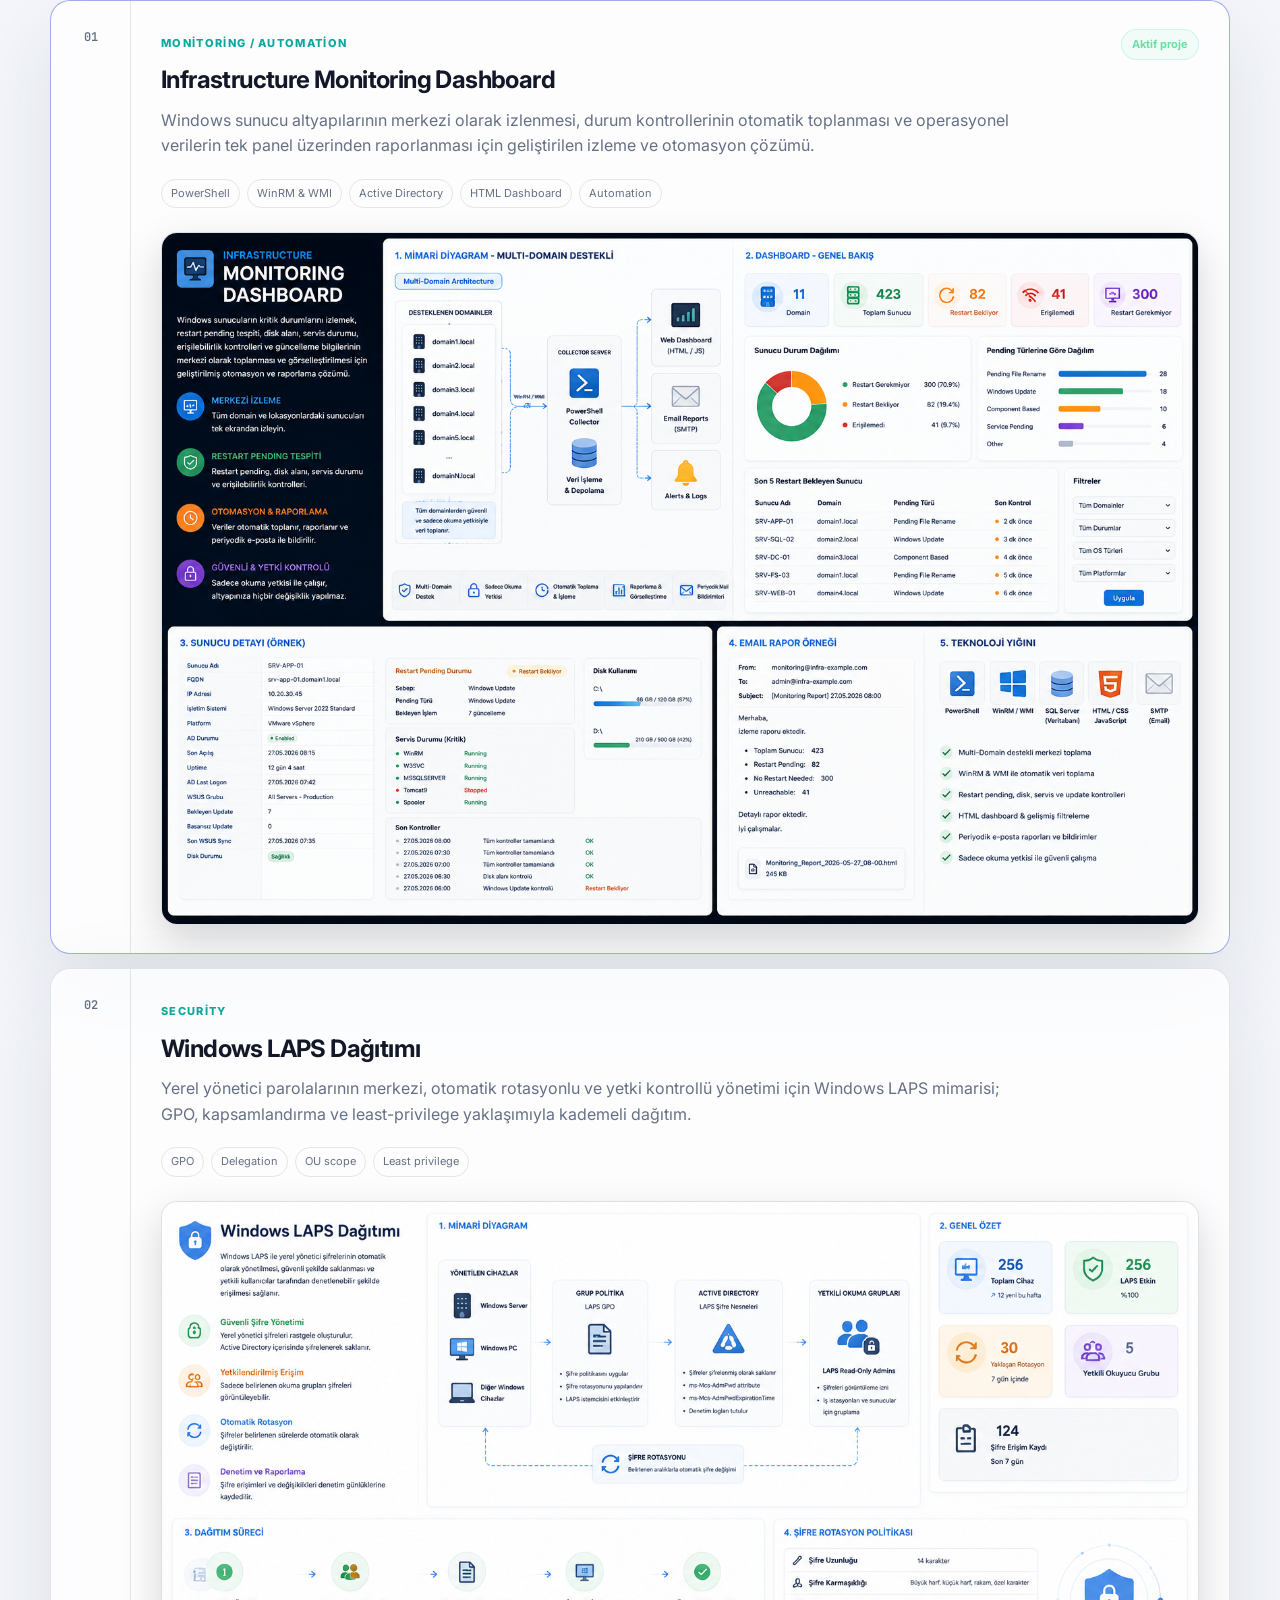
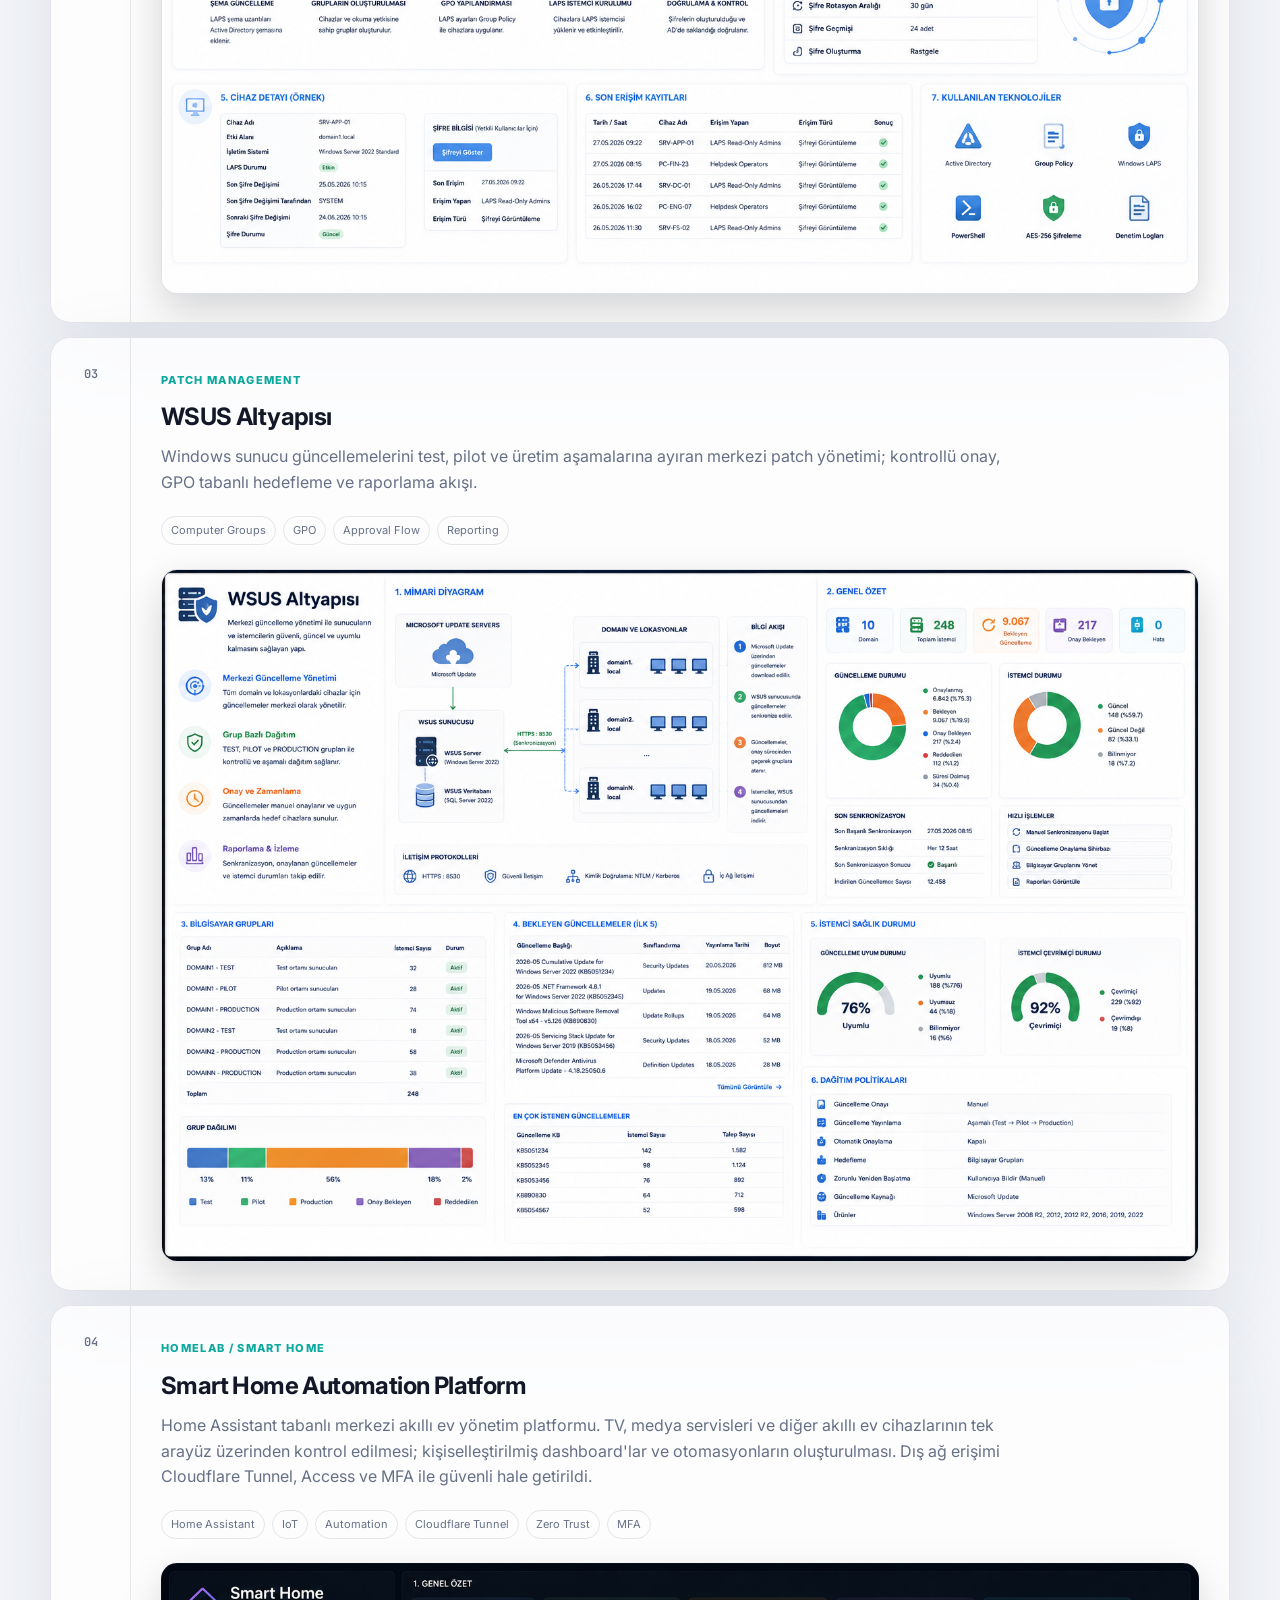
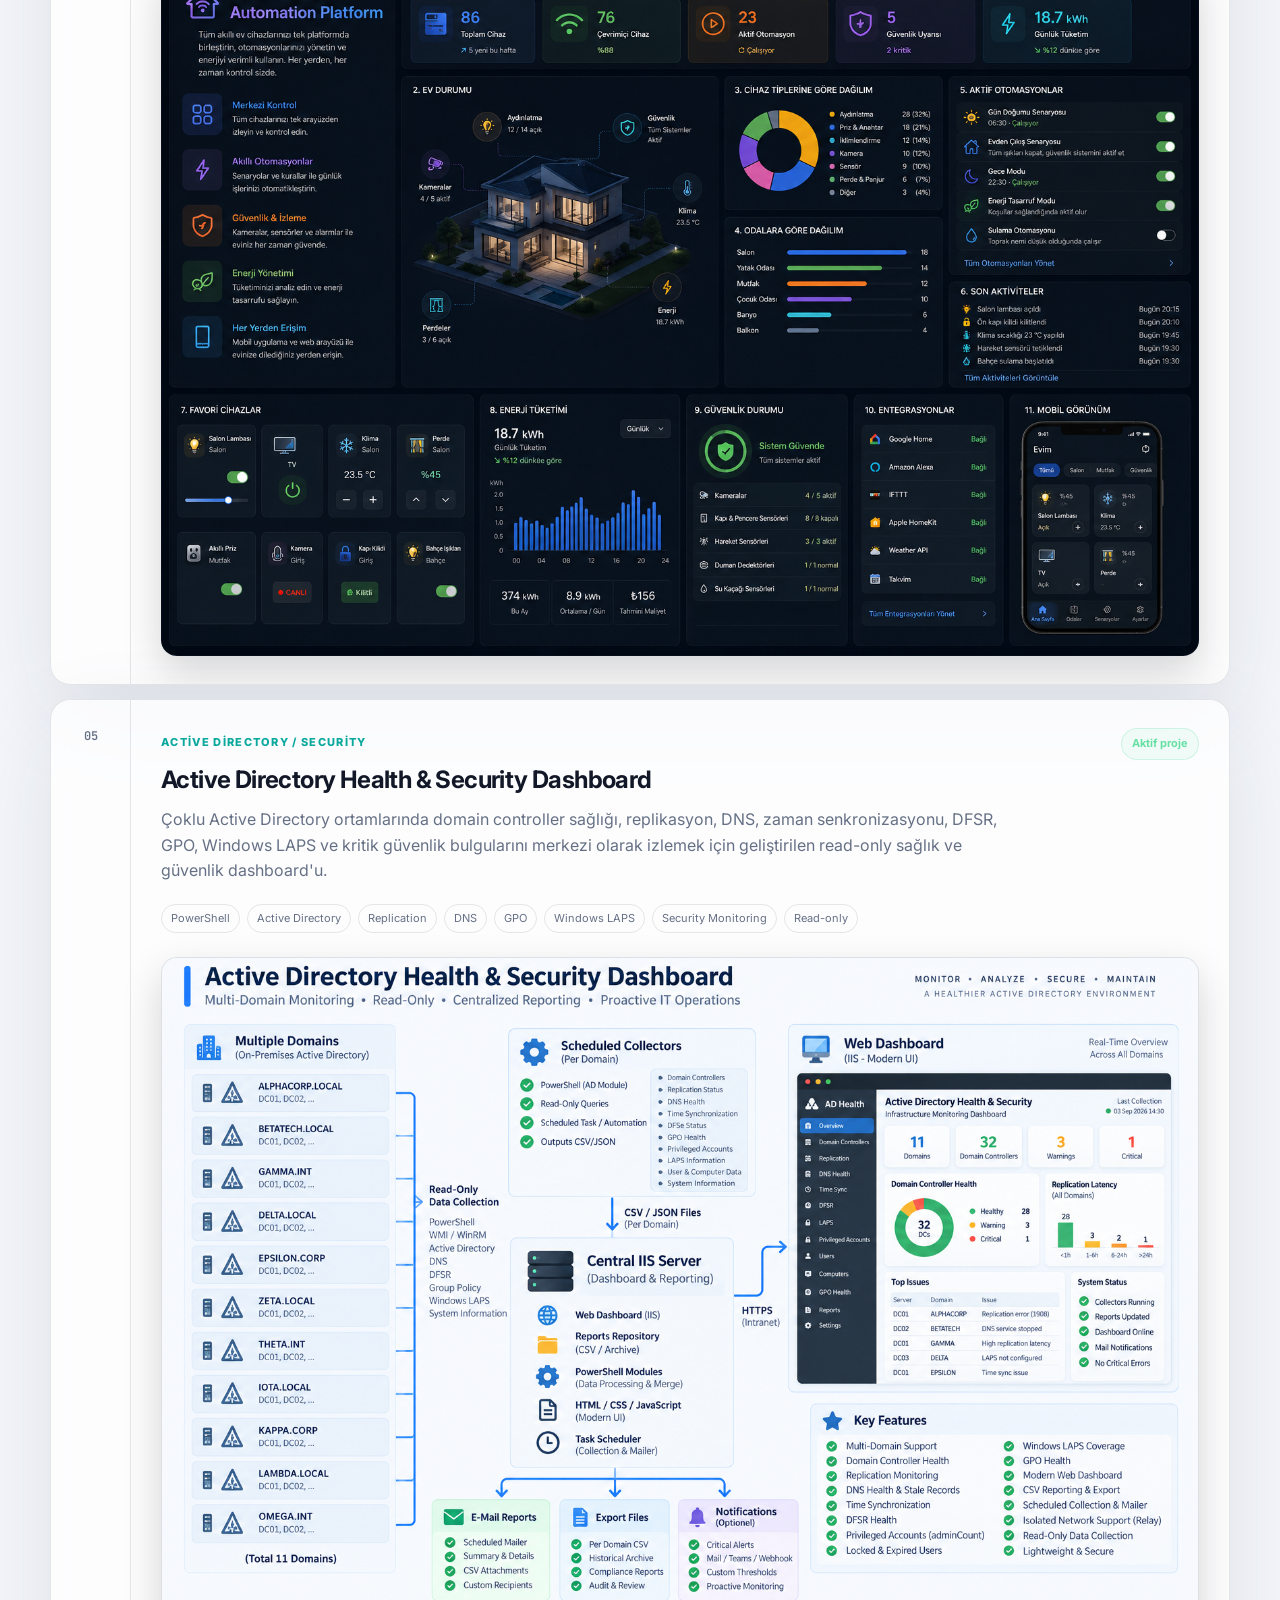
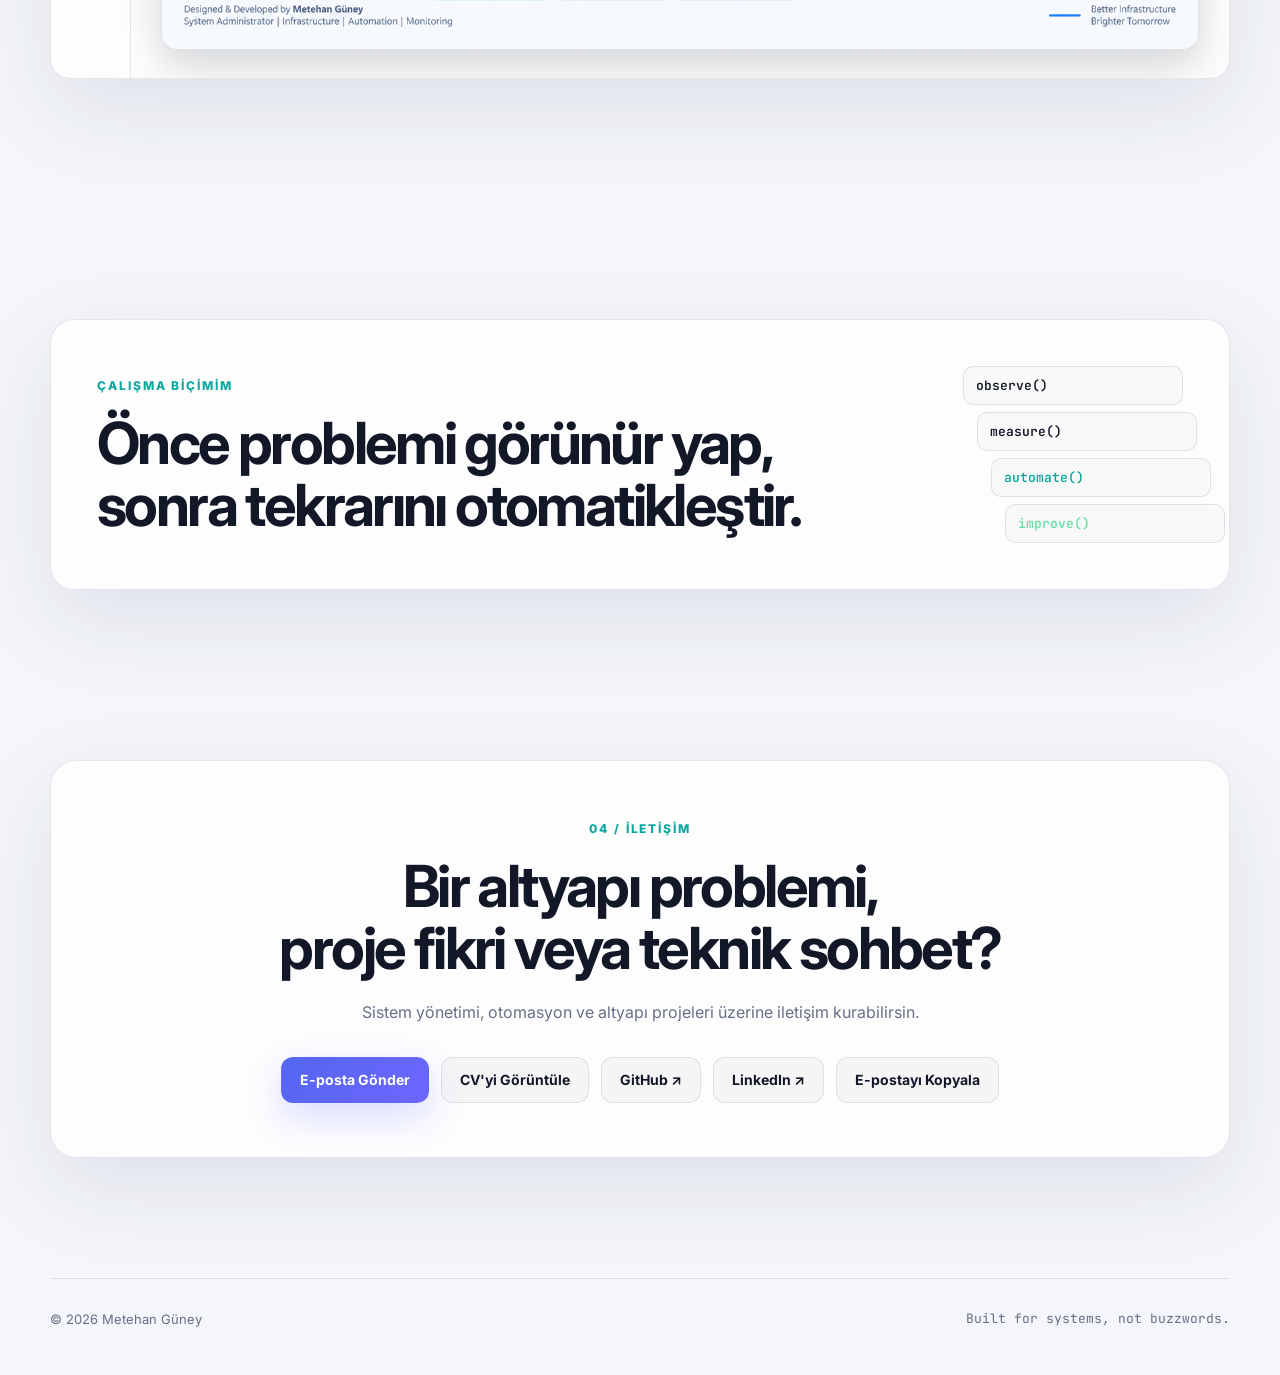
==== commit 3e33dd58: "Update index.html for metehanguney.com" ====
--- a/index.html
+++ b/index.html
@@ -6,12 +6,12 @@
   <meta name="description" content="Metehan Güney - Sistem Uzmanı. Windows Server, Active Directory, PowerShell otomasyonu, güncelleme yönetimi, güvenlik ve izleme projeleri." />
   <meta name="author" content="Metehan Güney" />
   <meta name="robots" content="index, follow" />
-  <link rel="canonical" href="https://metehanguney.com.tr/" />
+  <link rel="canonical" href="https://metehanguney.com/" />
   <meta name="theme-color" content="#0b1020" />
   <meta property="og:title" content="Metehan Güney | Sistem Uzmanı" />
   <meta property="og:description" content="Windows altyapıları, Active Directory, PowerShell otomasyonu, güvenlik ve izleme projeleri." />
   <meta property="og:type" content="website" />
-  <meta property="og:url" content="https://metehanguney.com.tr/" />
+  <meta property="og:url" content="https://metehanguney.com/" />
   <meta property="og:site_name" content="Metehan Güney" />
   <meta property="og:locale" content="tr_TR" />
   <meta name="twitter:card" content="summary" />
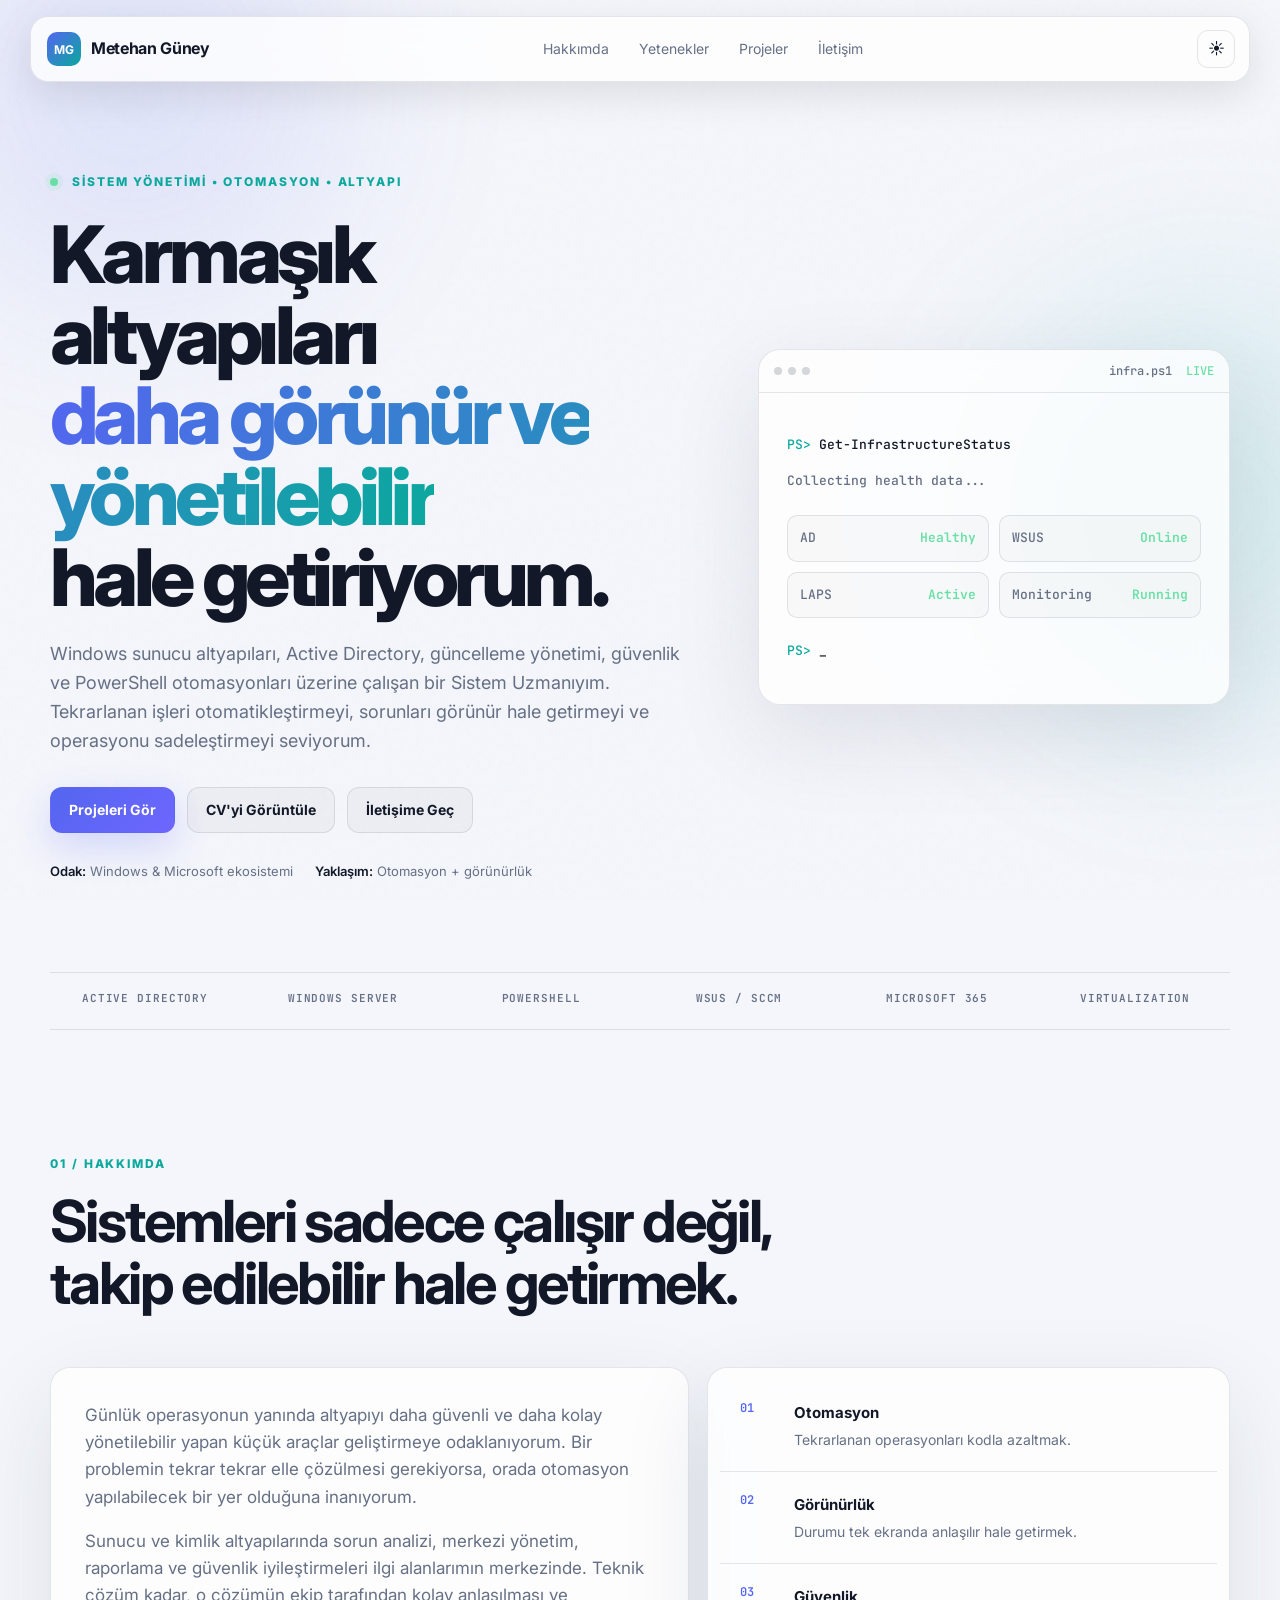
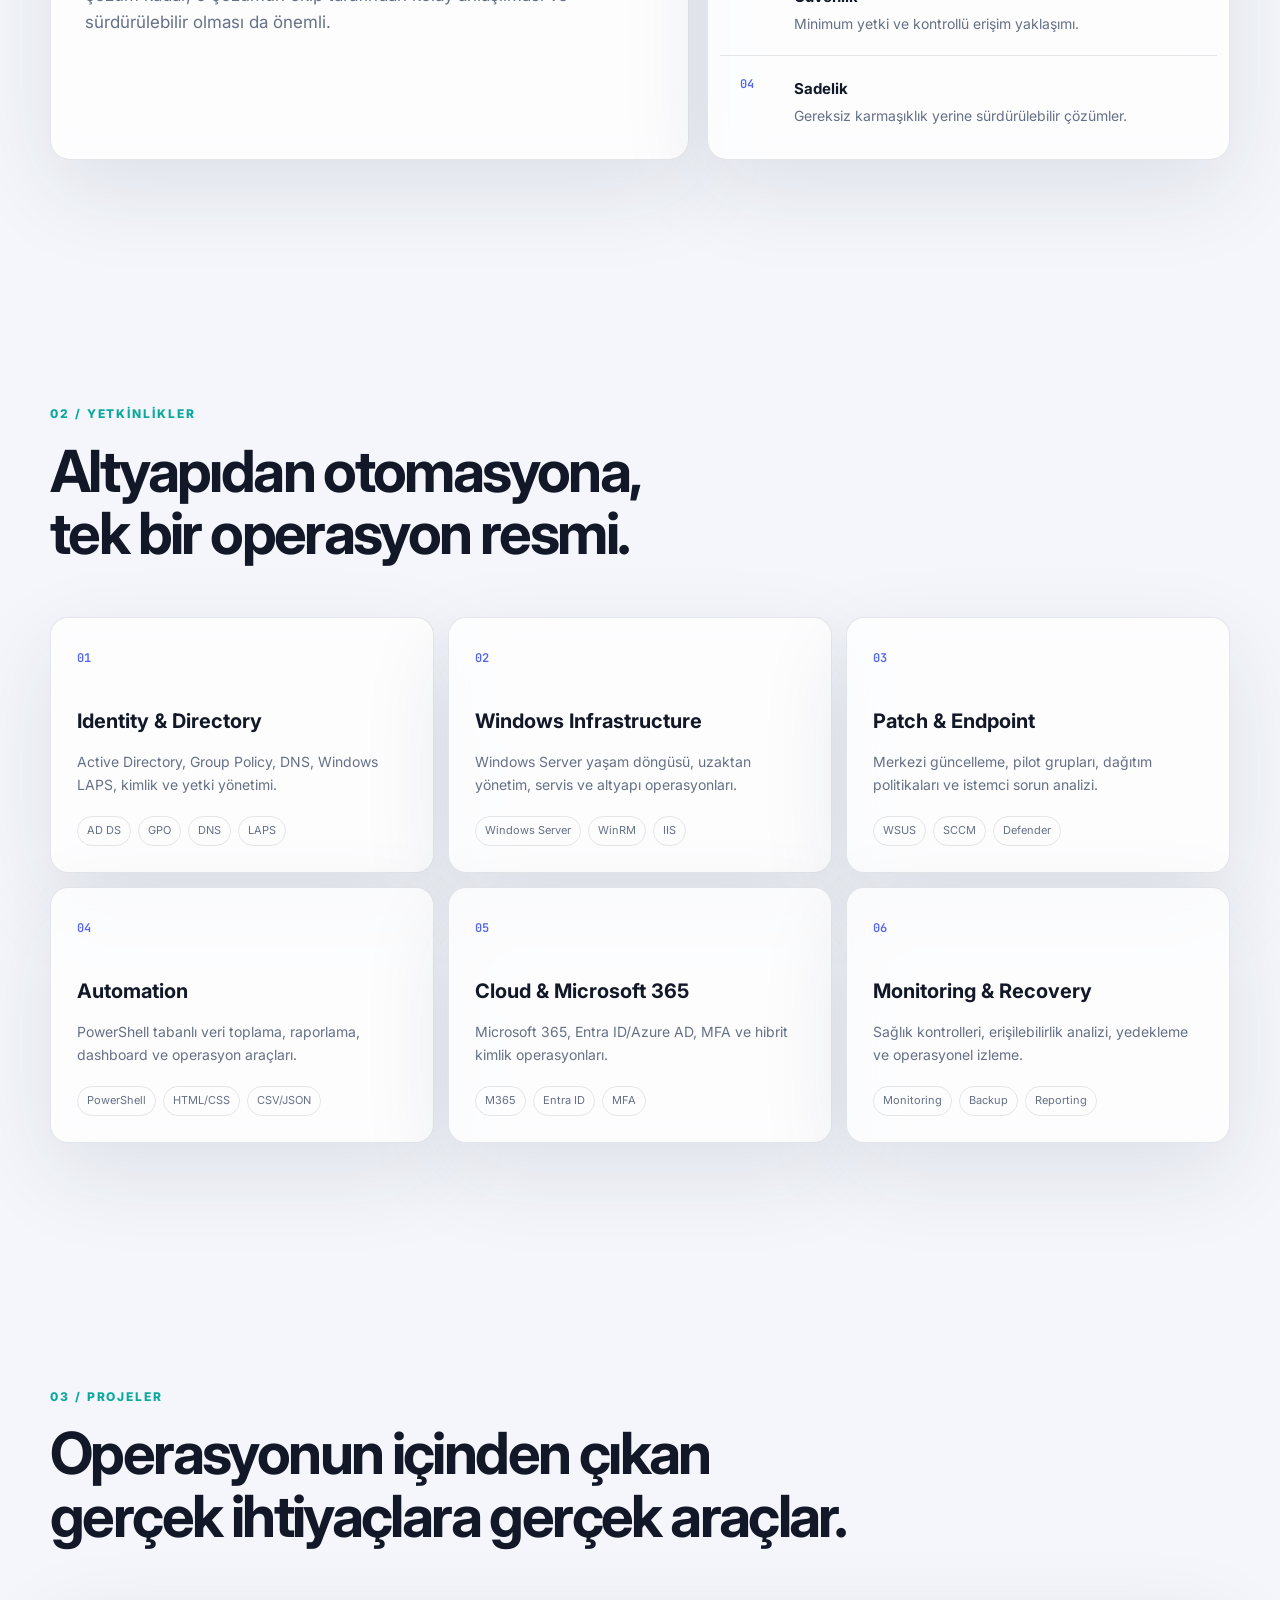
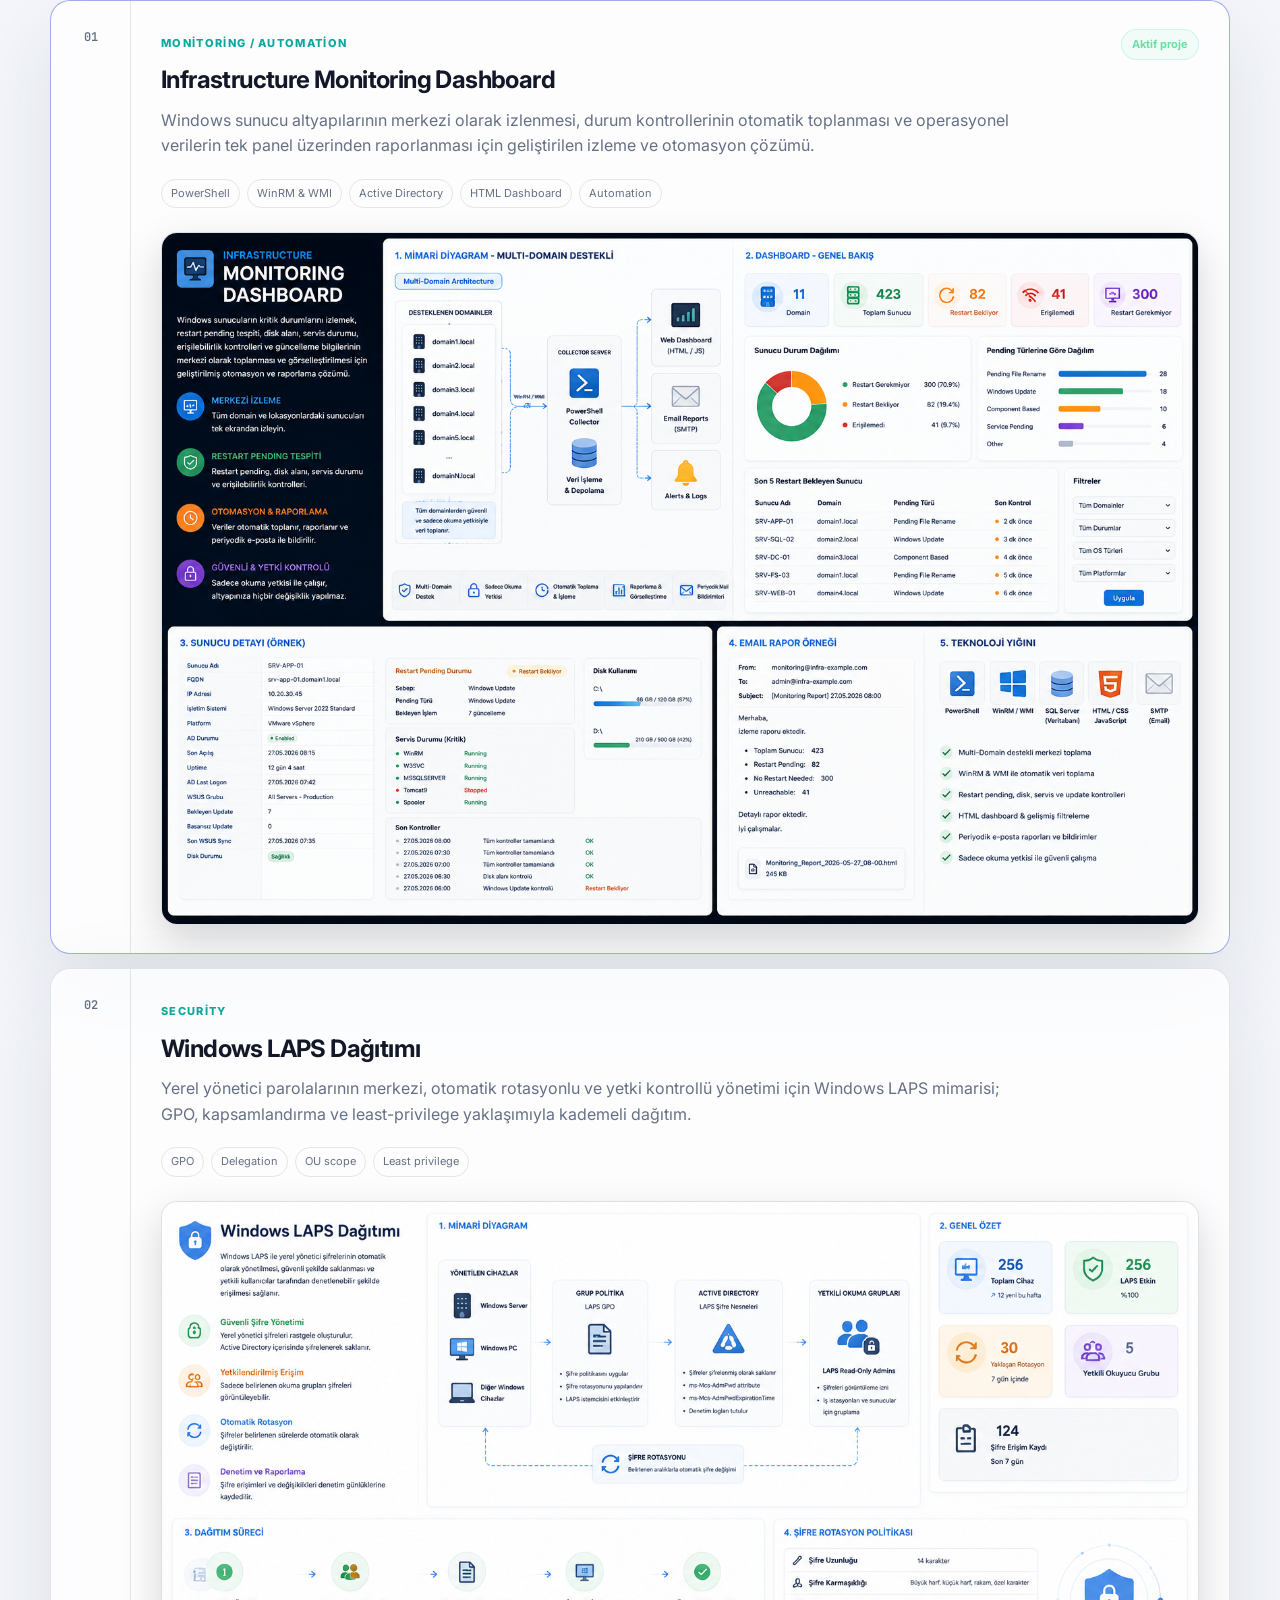
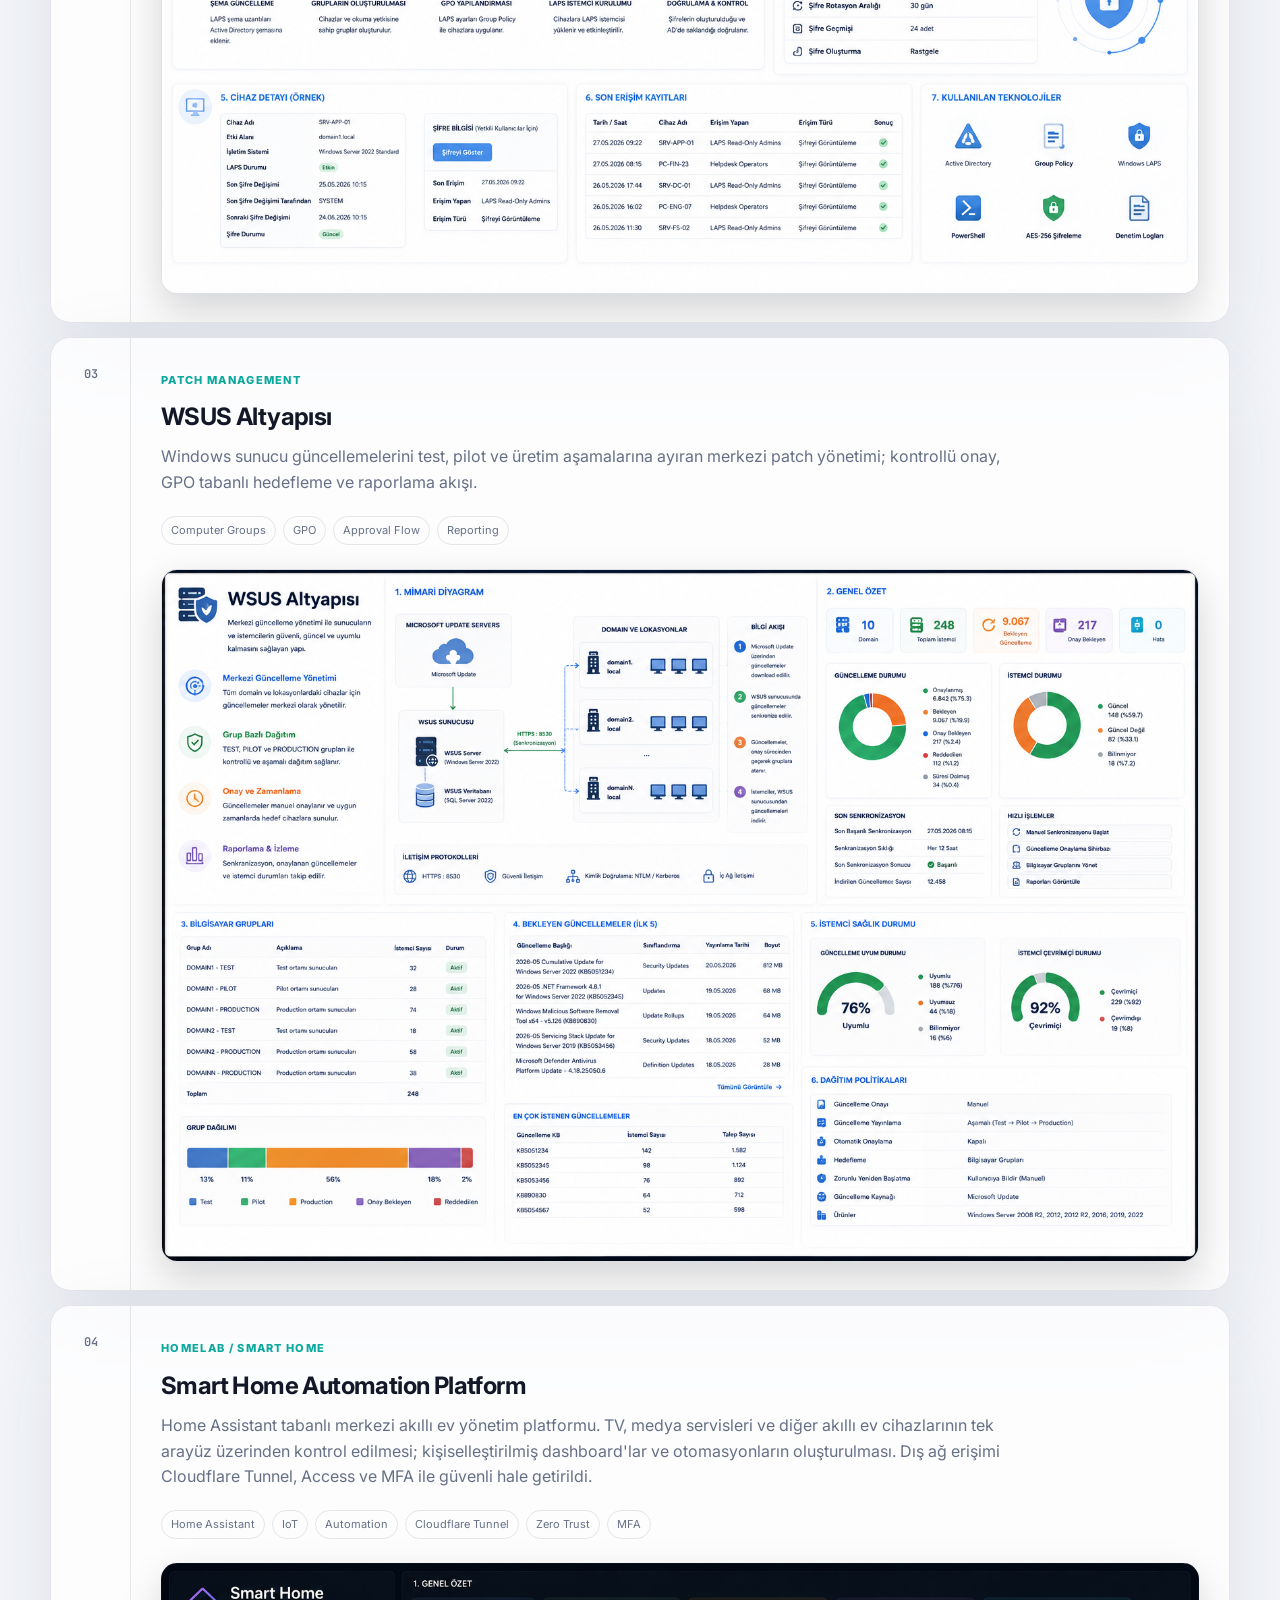
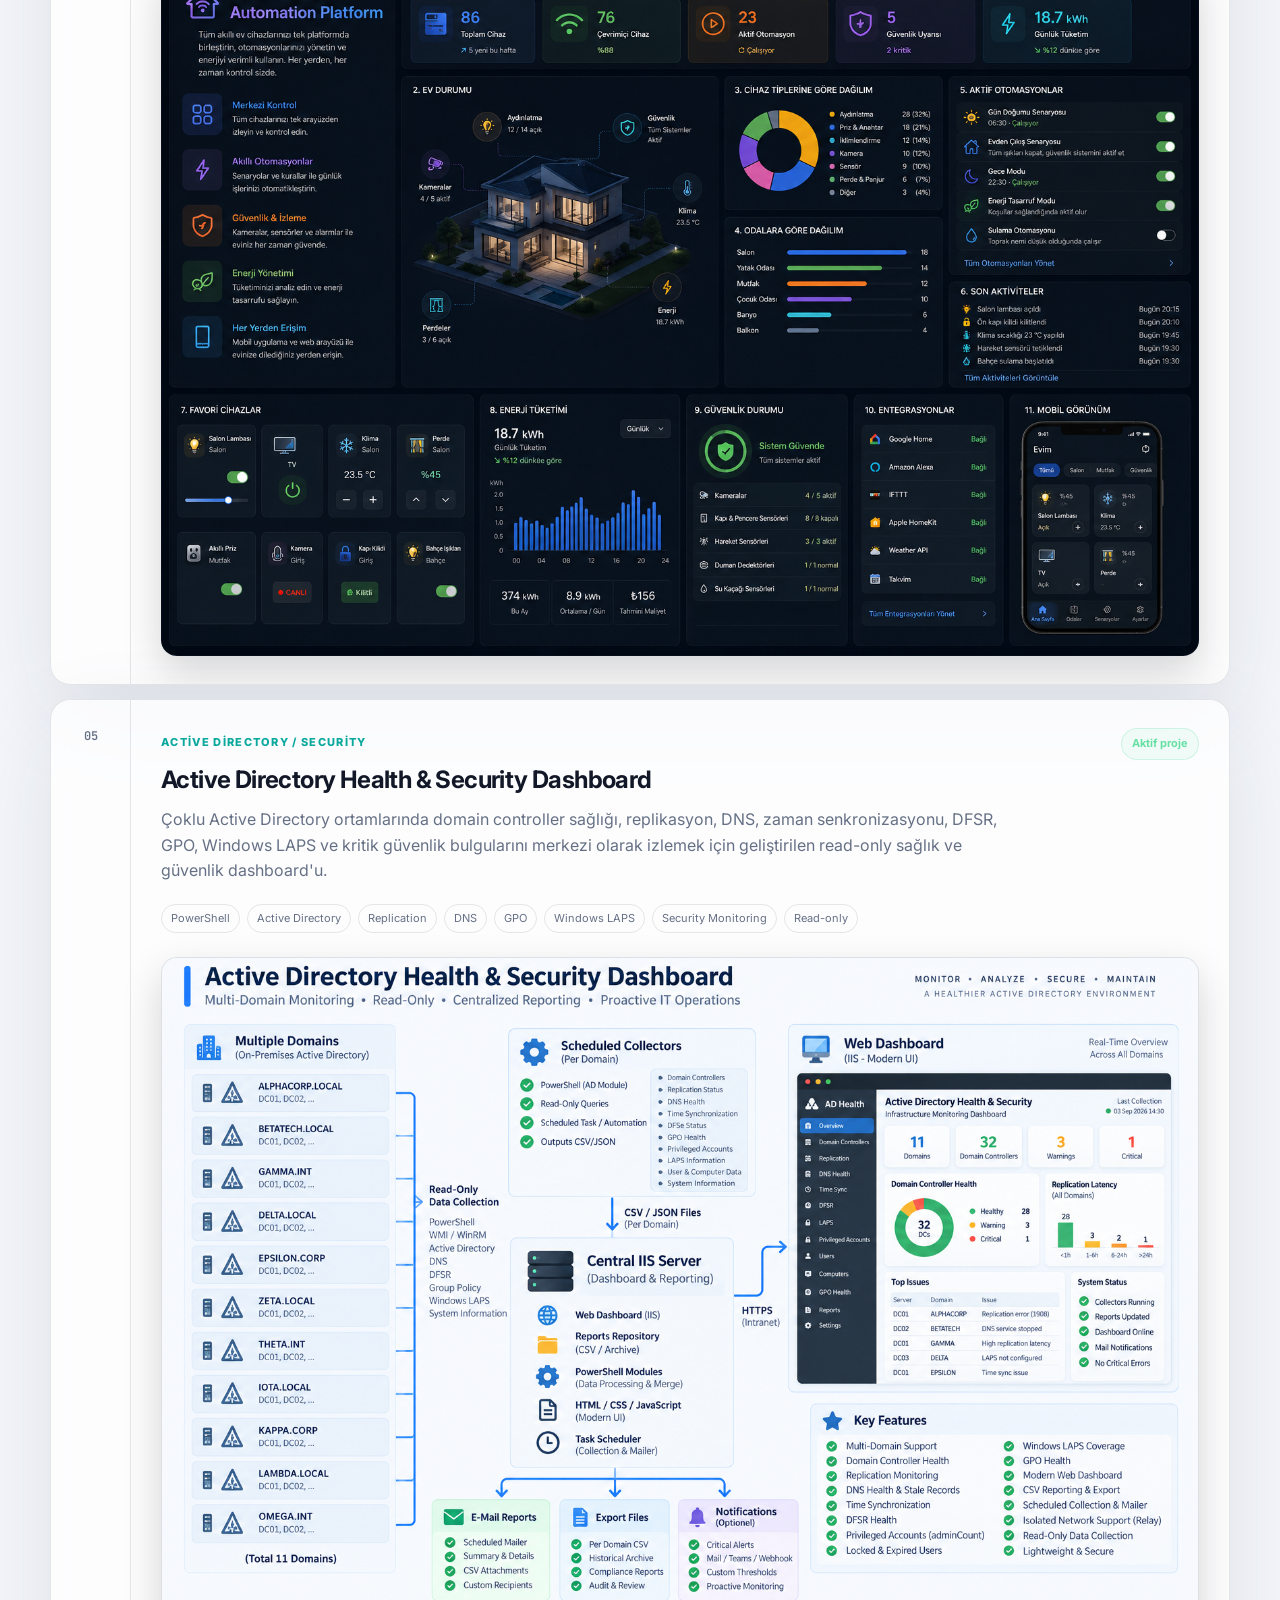
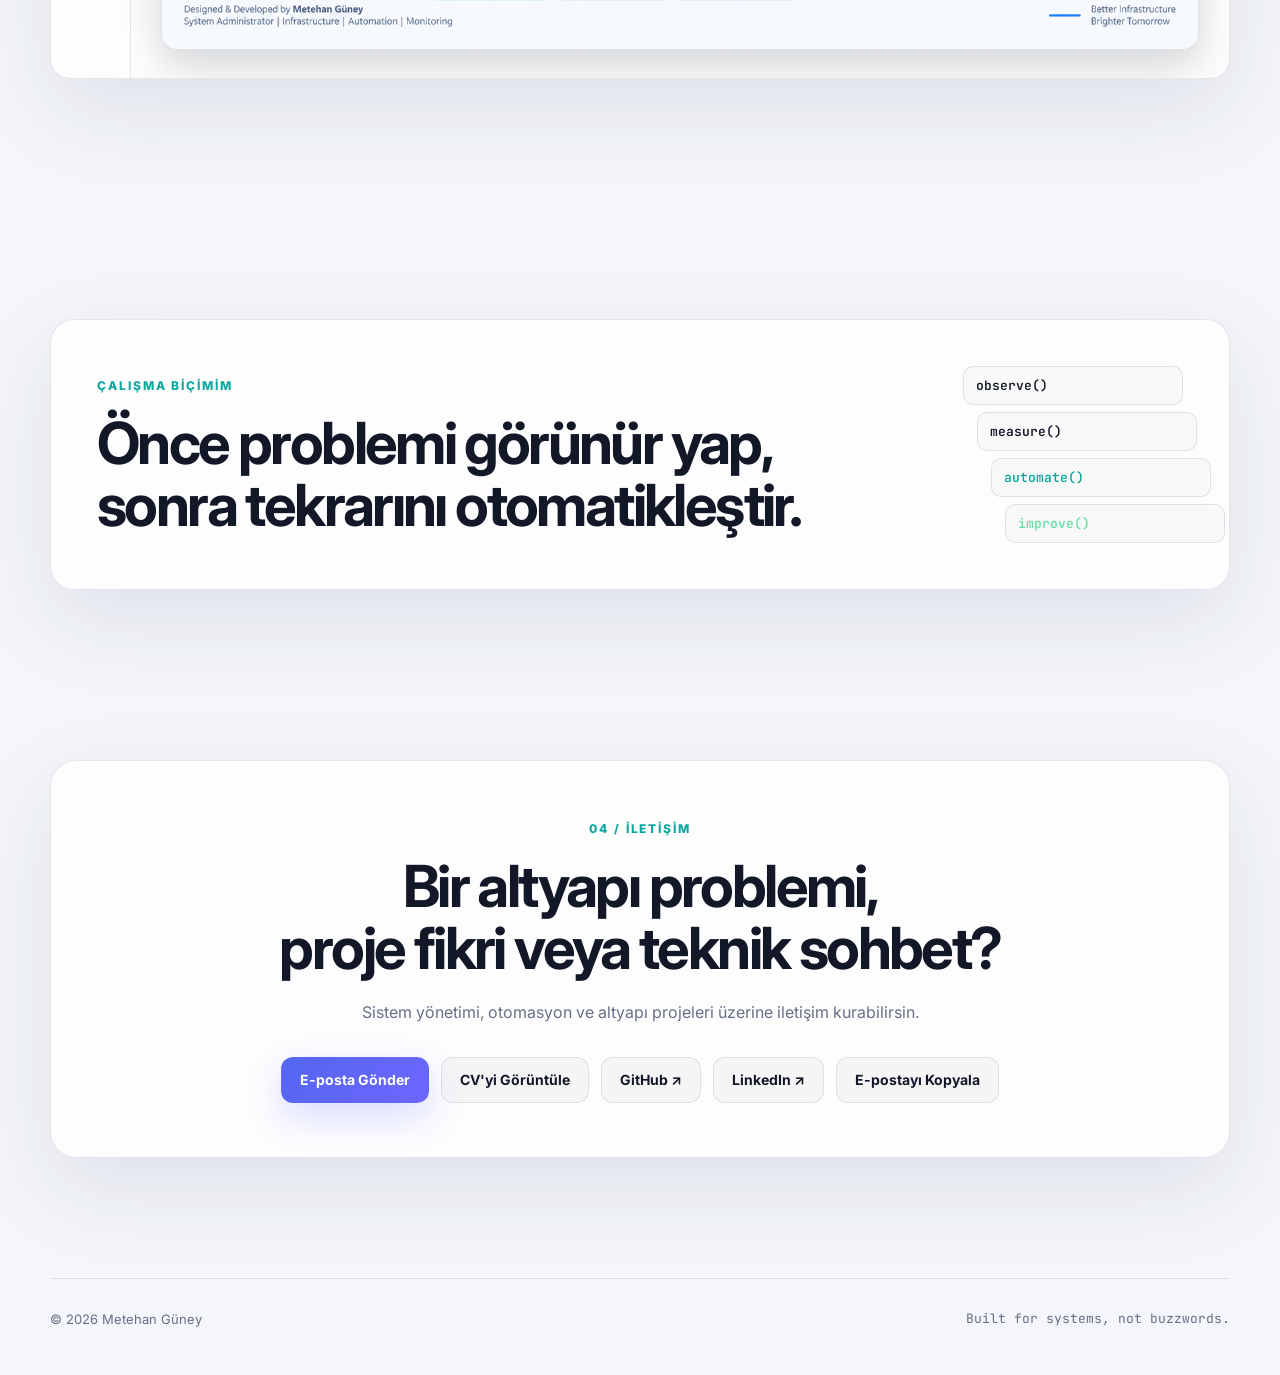
==== commit df54ec52: "Update portfolio contact email to metehan@metehanguney.com" ====
--- a/index.html
+++ b/index.html
@@ -286,11 +286,11 @@
         <h2>Bir altyapı problemi,<br />proje fikri veya teknik sohbet?</h2>
         <p>Sistem yönetimi, otomasyon ve altyapı projeleri üzerine iletişim kurabilirsin.</p>
         <div class="contact-actions">
-          <a class="button button-primary" href="mailto:guneymetehan1@gmail.com">E-posta Gönder</a>
+          <a class="button button-primary" href="mailto:metehan@metehanguney.com">E-posta Gönder</a>
           <a class="button button-secondary" href="Metehan_Guney_CV.pdf" target="_blank" rel="noopener">CV'yi Görüntüle</a>
           <a class="button button-secondary" href="https://github.com/metehanguney" target="_blank" rel="noopener noreferrer">GitHub ↗</a>
           <a class="button button-secondary" href="https://www.linkedin.com/in/metehanguney/" target="_blank" rel="noopener noreferrer">LinkedIn ↗</a>
-          <button class="button button-secondary copy-mail" type="button" data-email="guneymetehan1@gmail.com">E-postayı Kopyala</button>
+          <button class="button button-secondary copy-mail" type="button" data-email="metehan@metehanguney.com">E-postayı Kopyala</button>
         </div>
       </div>
     </section>
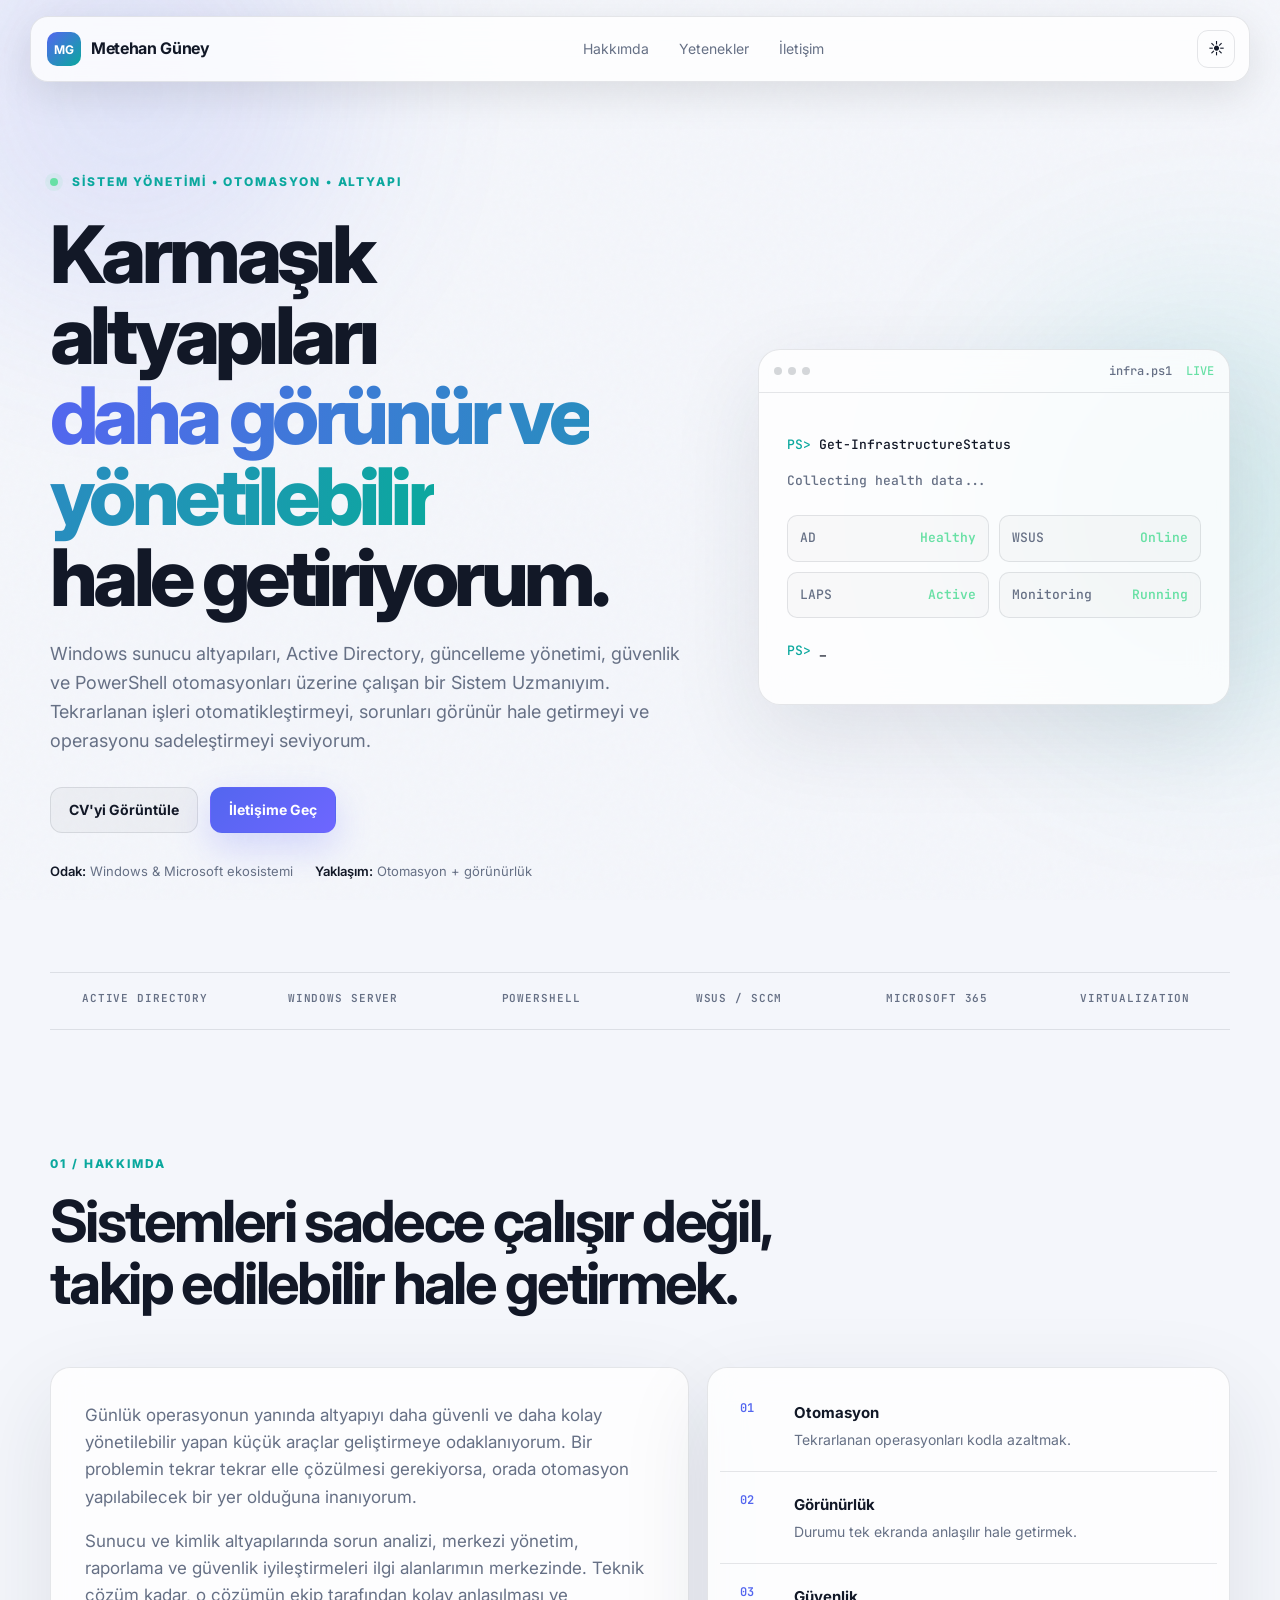
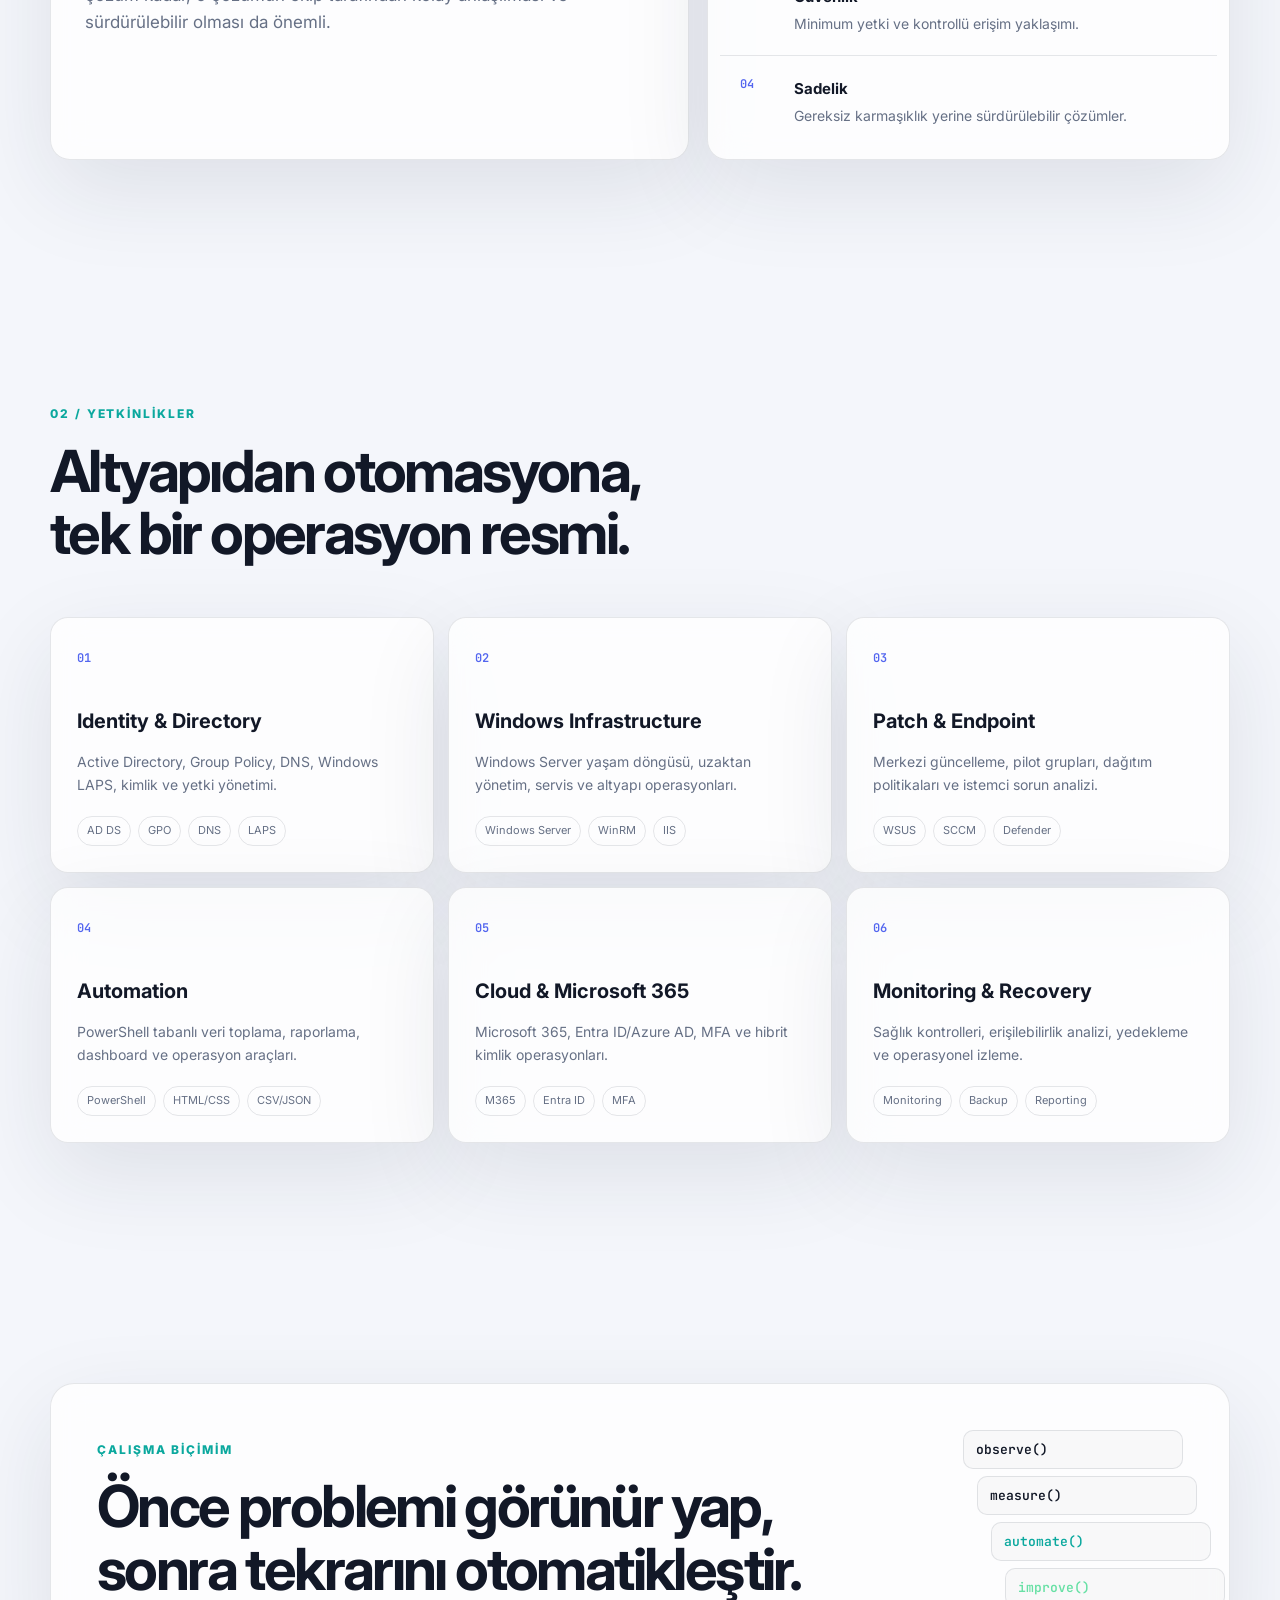
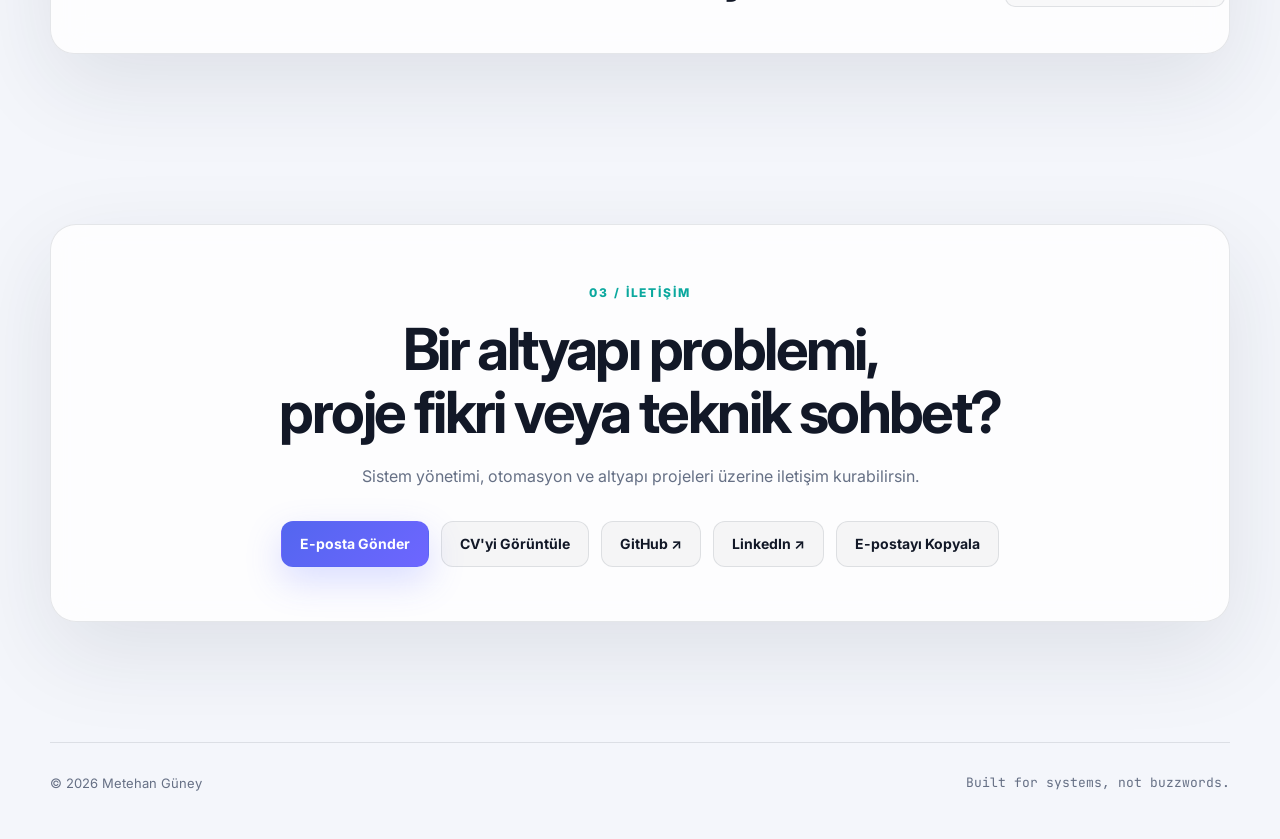
==== commit 5b58bf96: "Remove projects section and its navigation links" ====
--- a/index.html
+++ b/index.html
@@ -38,7 +38,6 @@
     <nav class="nav" aria-label="Ana navigasyon">
       <a href="#about">Hakkımda</a>
       <a href="#skills">Yetenekler</a>
-      <a href="#projects">Projeler</a>
       <a href="#contact">İletişim</a>
     </nav>
 
@@ -60,9 +59,8 @@
           Windows sunucu altyapıları, Active Directory, güncelleme yönetimi, güvenlik ve PowerShell otomasyonları üzerine çalışan bir Sistem Uzmanıyım. Tekrarlanan işleri otomatikleştirmeyi, sorunları görünür hale getirmeyi ve operasyonu sadeleştirmeyi seviyorum.
         </p>
         <div class="hero-actions">
-          <a class="button button-primary" href="#projects">Projeleri Gör</a>
           <a class="button button-secondary" href="Metehan_Guney_CV.pdf" target="_blank" rel="noopener">CV'yi Görüntüle</a>
-          <a class="button button-secondary" href="#contact">İletişime Geç</a>
+          <a class="button button-primary" href="#contact">İletişime Geç</a>
         </div>
         <div class="hero-meta">
           <span><strong>Odak:</strong> Windows & Microsoft ekosistemi</span>
@@ -170,101 +168,6 @@
       </div>
     </section>
 
-    <section id="projects" class="section section-shell">
-      <div class="section-heading reveal">
-        <span class="section-kicker">03 / Projeler</span>
-        <h2>Operasyonun içinden çıkan<br />gerçek ihtiyaçlara gerçek araçlar.</h2>
-      </div>
-
-      <div class="projects-stack">
-        <article class="project-card featured reveal">
-          <div class="project-number">01</div>
-          <div class="project-content">
-            <div class="project-header">
-              <div>
-                <span class="project-label">Monitoring / Automation</span>
-                <h3>Infrastructure Monitoring Dashboard</h3>
-              </div>
-              <span class="project-state">Aktif proje</span>
-            </div>
-            <p>
-              Windows sunucu altyapılarının merkezi olarak izlenmesi, durum kontrollerinin otomatik toplanması ve operasyonel verilerin tek panel üzerinden raporlanması için geliştirilen izleme ve otomasyon çözümü.
-            </p>
-            <div class="project-points">
-              <span>PowerShell</span><span>WinRM & WMI</span><span>Active Directory</span><span>HTML Dashboard</span><span>Automation</span>
-            </div>
-            <figure class="project-visual">
-              <img src="assets/projects/infrastructure-monitoring.png" alt="Infrastructure Monitoring Dashboard için temsili mimari, genel görünüm ve sunucu izleme arayüzü" loading="lazy" />
-            </figure>
-          </div>
-        </article>
-
-        <article class="project-card reveal">
-          <div class="project-number">02</div>
-          <div class="project-content">
-            <div class="project-header">
-              <div><span class="project-label">Security</span><h3>Windows LAPS Dağıtımı</h3></div>
-            </div>
-            <p>Yerel yönetici parolalarının merkezi, otomatik rotasyonlu ve yetki kontrollü yönetimi için Windows LAPS mimarisi; GPO, kapsamlandırma ve least-privilege yaklaşımıyla kademeli dağıtım.</p>
-            <div class="project-points"><span>GPO</span><span>Delegation</span><span>OU scope</span><span>Least privilege</span></div>
-            <figure class="project-visual">
-              <img src="assets/projects/windows-laps.png" alt="Windows LAPS dağıtımı için temsili mimari, parola rotasyonu ve yetkilendirme akışı" loading="lazy" />
-            </figure>
-          </div>
-        </article>
-
-        <article class="project-card reveal">
-          <div class="project-number">03</div>
-          <div class="project-content">
-            <div class="project-header">
-              <div><span class="project-label">Patch Management</span><h3>WSUS Altyapısı</h3></div>
-            </div>
-            <p>Windows sunucu güncellemelerini test, pilot ve üretim aşamalarına ayıran merkezi patch yönetimi; kontrollü onay, GPO tabanlı hedefleme ve raporlama akışı.</p>
-            <div class="project-points"><span>Computer Groups</span><span>GPO</span><span>Approval Flow</span><span>Reporting</span></div>
-            <figure class="project-visual">
-              <img src="assets/projects/wsus-infrastructure.png" alt="WSUS altyapısı için temsili merkezi güncelleme mimarisi ve dağıtım dashboardu" loading="lazy" />
-            </figure>
-          </div>
-        </article>
-
-        <article class="project-card reveal">
-          <div class="project-number">04</div>
-          <div class="project-content">
-            <div class="project-header">
-              <div><span class="project-label">Homelab / Smart Home</span><h3>Smart Home Automation Platform</h3></div>
-            </div>
-            <p>Home Assistant tabanlı merkezi akıllı ev yönetim platformu. TV, medya servisleri ve diğer akıllı ev cihazlarının tek arayüz üzerinden kontrol edilmesi; kişiselleştirilmiş dashboard'lar ve otomasyonların oluşturulması. Dış ağ erişimi Cloudflare Tunnel, Access ve MFA ile güvenli hale getirildi.</p>
-            <div class="project-points"><span>Home Assistant</span><span>IoT</span><span>Automation</span><span>Cloudflare Tunnel</span><span>Zero Trust</span><span>MFA</span></div>
-            <figure class="project-visual project-visual-dark">
-              <img src="assets/projects/smart-home-automation.png" alt="Smart Home Automation Platform için temsili akıllı ev kontrol, otomasyon ve mobil dashboard arayüzü" loading="lazy" />
-            </figure>
-          </div>
-        </article>
-
-        <article class="project-card reveal">
-          <div class="project-number">05</div>
-          <div class="project-content">
-            <div class="project-header">
-              <div>
-                <span class="project-label">Active Directory / Security</span>
-                <h3>Active Directory Health &amp; Security Dashboard</h3>
-              </div>
-              <span class="project-state">Aktif proje</span>
-            </div>
-            <p>
-              Çoklu Active Directory ortamlarında domain controller sağlığı, replikasyon, DNS, zaman senkronizasyonu, DFSR, GPO, Windows LAPS ve kritik güvenlik bulgularını merkezi olarak izlemek için geliştirilen read-only sağlık ve güvenlik dashboard'u.
-            </p>
-            <div class="project-points">
-              <span>PowerShell</span><span>Active Directory</span><span>Replication</span><span>DNS</span><span>GPO</span><span>Windows LAPS</span><span>Security Monitoring</span><span>Read-only</span>
-            </div>
-            <figure class="project-visual">
-              <img src="assets/projects/ad-health-security-dashboard.png" alt="Active Directory Health &amp; Security Dashboard için anonimleştirilmiş çoklu domain izleme mimarisi ve merkezi dashboard şeması" loading="lazy" />
-            </figure>
-          </div>
-        </article>
-      </div>
-    </section>
-
     <section class="section section-shell">
       <div class="cta-card reveal">
         <div>
@@ -282,7 +185,7 @@
 
     <section id="contact" class="section section-shell contact-section">
       <div class="contact-card reveal">
-        <span class="section-kicker">04 / İletişim</span>
+        <span class="section-kicker">03 / İletişim</span>
         <h2>Bir altyapı problemi,<br />proje fikri veya teknik sohbet?</h2>
         <p>Sistem yönetimi, otomasyon ve altyapı projeleri üzerine iletişim kurabilirsin.</p>
         <div class="contact-actions">
@@ -303,12 +206,6 @@
 
   <div class="toast" id="toast" role="status" aria-live="polite">E-posta kopyalandı.</div>
 
-  <div class="image-lightbox" id="imageLightbox" aria-hidden="true" role="dialog" aria-modal="true" aria-label="Proje görseli önizleme">
-    <button class="lightbox-close" id="lightboxClose" type="button" aria-label="Görseli kapat">&times;</button>
-    <img id="lightboxImage" src="" alt="" />
-    <p class="lightbox-caption" id="lightboxCaption"></p>
-  </div>
-
   <script src="script.js"></script>
 </body>
 </html>
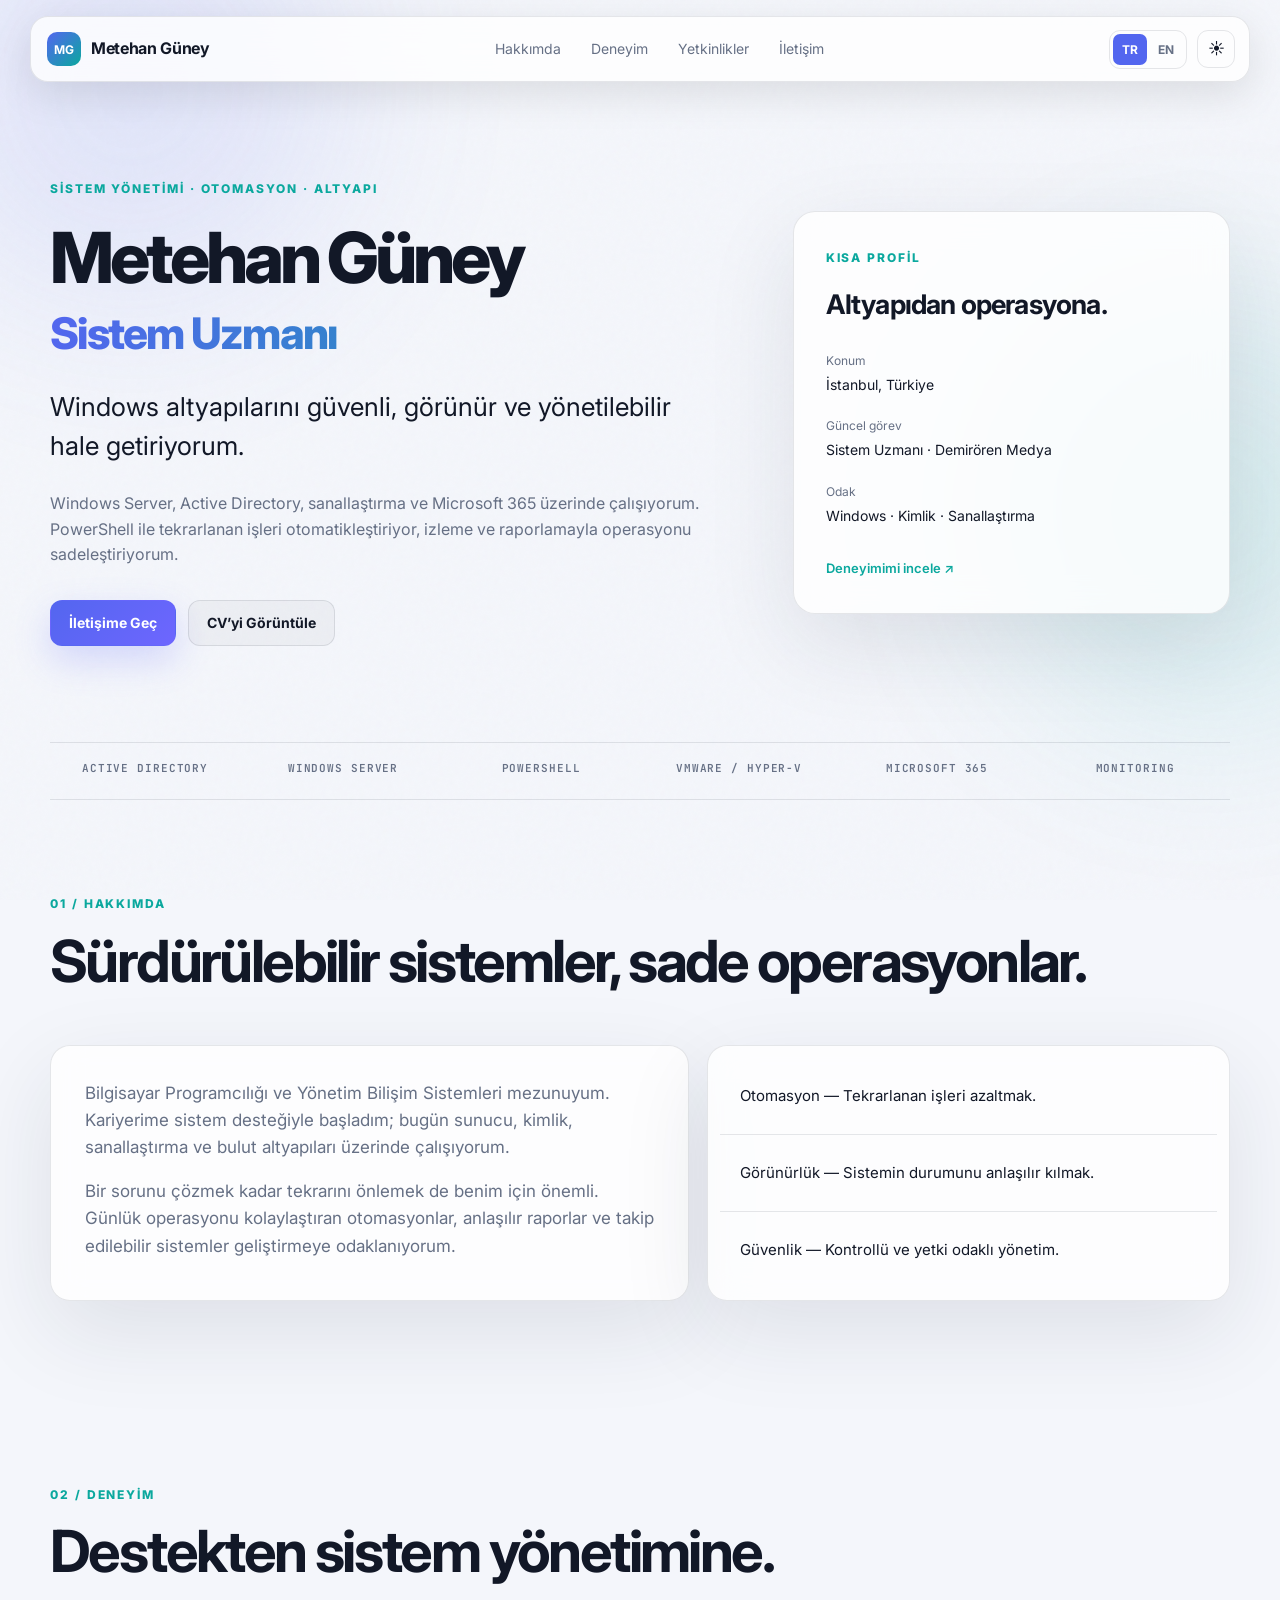
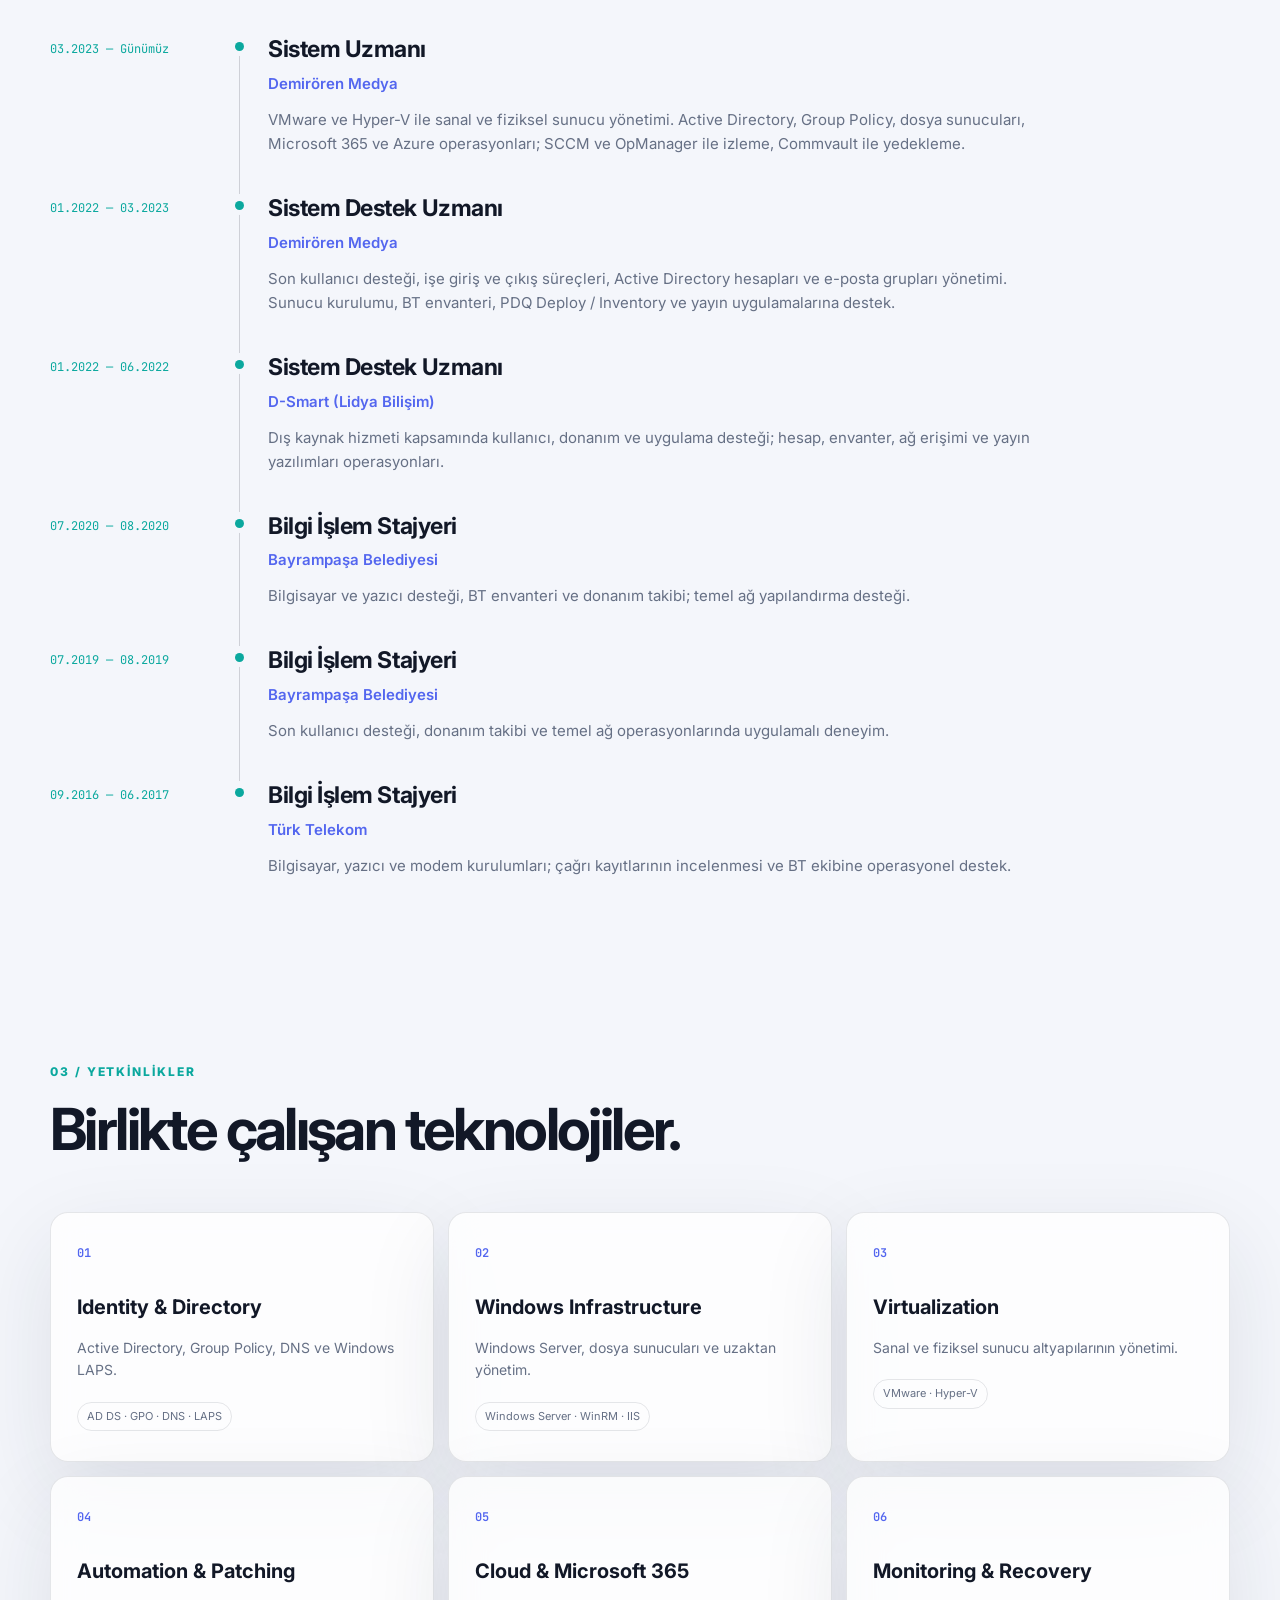
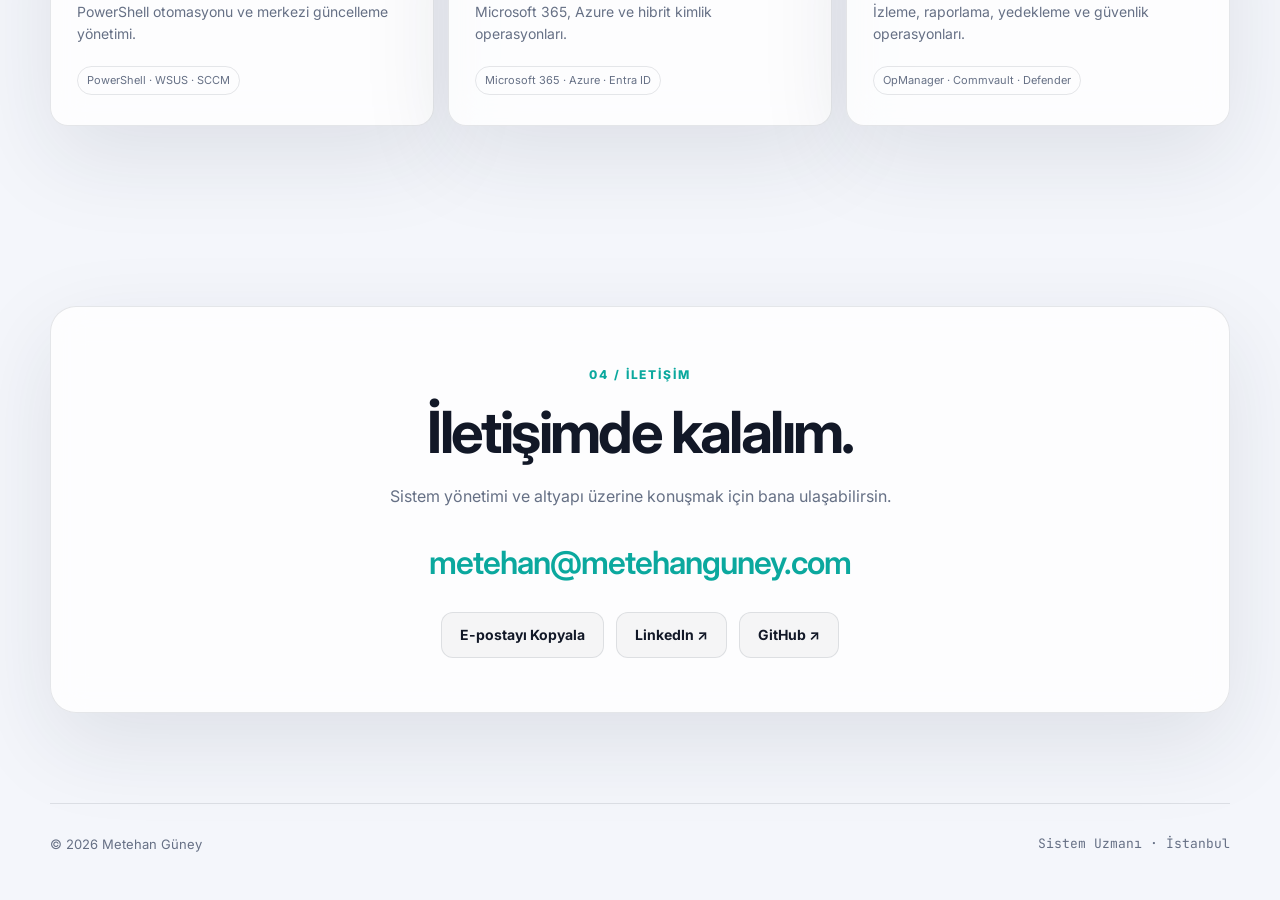
==== commit bc8d2ab9: "Add bilingual personal profile, CV experience timeline and simplified contact" ====
--- a/index.html
+++ b/index.html
@@ -3,7 +3,7 @@
 <head>
   <meta charset="utf-8" />
   <meta name="viewport" content="width=device-width, initial-scale=1" />
-  <meta name="description" content="Metehan Güney - Sistem Uzmanı. Windows Server, Active Directory, PowerShell otomasyonu, güncelleme yönetimi, güvenlik ve izleme projeleri." />
+  <meta name="description" content="Metehan Güney — Sistem Uzmanı. Windows Server, Active Directory, sanallaştırma, Microsoft 365 ve PowerShell otomasyonu.">
   <meta name="author" content="Metehan Güney" />
   <meta name="robots" content="index, follow" />
   <link rel="canonical" href="https://metehanguney.com/" />
@@ -25,187 +25,39 @@
   <link rel="stylesheet" href="styles.css" />
 </head>
 <body>
-  <div class="page-noise" aria-hidden="true"></div>
-  <div class="orb orb-a" aria-hidden="true"></div>
-  <div class="orb orb-b" aria-hidden="true"></div>
-
-  <header class="site-header">
-    <a class="brand" href="#top" aria-label="Ana sayfa">
-      <span class="brand-mark">MG</span>
-      <span>Metehan Güney</span>
-    </a>
-
-    <nav class="nav" aria-label="Ana navigasyon">
-      <a href="#about">Hakkımda</a>
-      <a href="#skills">Yetenekler</a>
-      <a href="#contact">İletişim</a>
-    </nav>
-
-    <button class="theme-toggle" id="themeToggle" type="button" aria-label="Tema değiştir">
-      <span class="theme-icon">☾</span>
-    </button>
-  </header>
-
-  <main id="top">
-    <section class="hero section-shell">
-      <div class="hero-copy reveal">
-        <div class="eyebrow"><span class="status-dot"></span> Sistem yönetimi • Otomasyon • Altyapı</div>
-        <h1>
-          Karmaşık altyapıları<br />
-          <span class="gradient-text">daha görünür ve yönetilebilir</span><br />
-          hale getiriyorum.
-        </h1>
-        <p class="hero-text">
-          Windows sunucu altyapıları, Active Directory, güncelleme yönetimi, güvenlik ve PowerShell otomasyonları üzerine çalışan bir Sistem Uzmanıyım. Tekrarlanan işleri otomatikleştirmeyi, sorunları görünür hale getirmeyi ve operasyonu sadeleştirmeyi seviyorum.
-        </p>
-        <div class="hero-actions">
-          <a class="button button-secondary" href="Metehan_Guney_CV.pdf" target="_blank" rel="noopener">CV'yi Görüntüle</a>
-          <a class="button button-primary" href="#contact">İletişime Geç</a>
-        </div>
-        <div class="hero-meta">
-          <span><strong>Odak:</strong> Windows & Microsoft ekosistemi</span>
-          <span><strong>Yaklaşım:</strong> Otomasyon + görünürlük</span>
-        </div>
-      </div>
-
-      <div class="terminal-card reveal delay-1" aria-label="Temsili terminal kartı">
-        <div class="terminal-top">
-          <div class="terminal-dots"><i></i><i></i><i></i></div>
-          <span>infra.ps1</span>
-          <span class="terminal-live">LIVE</span>
-        </div>
-        <div class="terminal-body">
-          <p><span class="prompt">PS&gt;</span> Get-InfrastructureStatus</p>
-          <p class="terminal-muted">Collecting health data...</p>
-          <div class="terminal-grid">
-            <div><span>AD</span><strong class="ok">Healthy</strong></div>
-            <div><span>WSUS</span><strong class="ok">Online</strong></div>
-            <div><span>LAPS</span><strong class="ok">Active</strong></div>
-            <div><span>Monitoring</span><strong class="ok">Running</strong></div>
-          </div>
-          <p><span class="prompt">PS&gt;</span> <span class="cursor">_</span></p>
-        </div>
-      </div>
-    </section>
-
-    <section class="trust-strip section-shell reveal">
-      <span>ACTIVE DIRECTORY</span>
-      <span>WINDOWS SERVER</span>
-      <span>POWERSHELL</span>
-      <span>WSUS / SCCM</span>
-      <span>MICROSOFT 365</span>
-      <span>VIRTUALIZATION</span>
-    </section>
-
-    <section id="about" class="section section-shell">
-      <div class="section-heading reveal">
-        <span class="section-kicker">01 / Hakkımda</span>
-        <h2>Sistemleri sadece çalışır değil,<br />takip edilebilir hale getirmek.</h2>
-      </div>
-
-      <div class="about-grid">
-        <article class="glass-card about-copy reveal">
-          <p>
-            Günlük operasyonun yanında altyapıyı daha güvenli ve daha kolay yönetilebilir yapan küçük araçlar geliştirmeye odaklanıyorum. Bir problemin tekrar tekrar elle çözülmesi gerekiyorsa, orada otomasyon yapılabilecek bir yer olduğuna inanıyorum.
-          </p>
-          <p>
-            Sunucu ve kimlik altyapılarında sorun analizi, merkezi yönetim, raporlama ve güvenlik iyileştirmeleri ilgi alanlarımın merkezinde. Teknik çözüm kadar, o çözümün ekip tarafından kolay anlaşılması ve sürdürülebilir olması da önemli.
-          </p>
-        </article>
-
-        <div class="principles reveal delay-1">
-          <div class="principle"><span>01</span><div><strong>Otomasyon</strong><p>Tekrarlanan operasyonları kodla azaltmak.</p></div></div>
-          <div class="principle"><span>02</span><div><strong>Görünürlük</strong><p>Durumu tek ekranda anlaşılır hale getirmek.</p></div></div>
-          <div class="principle"><span>03</span><div><strong>Güvenlik</strong><p>Minimum yetki ve kontrollü erişim yaklaşımı.</p></div></div>
-          <div class="principle"><span>04</span><div><strong>Sadelik</strong><p>Gereksiz karmaşıklık yerine sürdürülebilir çözümler.</p></div></div>
-        </div>
-      </div>
-    </section>
-
-    <section id="skills" class="section section-shell">
-      <div class="section-heading reveal">
-        <span class="section-kicker">02 / Yetkinlikler</span>
-        <h2>Altyapıdan otomasyona,<br />tek bir operasyon resmi.</h2>
-      </div>
-
-      <div class="skills-grid">
-        <article class="skill-card reveal">
-          <span class="skill-index">01</span>
-          <h3>Identity & Directory</h3>
-          <p>Active Directory, Group Policy, DNS, Windows LAPS, kimlik ve yetki yönetimi.</p>
-          <div class="tags"><span>AD DS</span><span>GPO</span><span>DNS</span><span>LAPS</span></div>
-        </article>
-        <article class="skill-card reveal delay-1">
-          <span class="skill-index">02</span>
-          <h3>Windows Infrastructure</h3>
-          <p>Windows Server yaşam döngüsü, uzaktan yönetim, servis ve altyapı operasyonları.</p>
-          <div class="tags"><span>Windows Server</span><span>WinRM</span><span>IIS</span></div>
-        </article>
-        <article class="skill-card reveal delay-2">
-          <span class="skill-index">03</span>
-          <h3>Patch & Endpoint</h3>
-          <p>Merkezi güncelleme, pilot grupları, dağıtım politikaları ve istemci sorun analizi.</p>
-          <div class="tags"><span>WSUS</span><span>SCCM</span><span>Defender</span></div>
-        </article>
-        <article class="skill-card reveal">
-          <span class="skill-index">04</span>
-          <h3>Automation</h3>
-          <p>PowerShell tabanlı veri toplama, raporlama, dashboard ve operasyon araçları.</p>
-          <div class="tags"><span>PowerShell</span><span>HTML/CSS</span><span>CSV/JSON</span></div>
-        </article>
-        <article class="skill-card reveal delay-1">
-          <span class="skill-index">05</span>
-          <h3>Cloud & Microsoft 365</h3>
-          <p>Microsoft 365, Entra ID/Azure AD, MFA ve hibrit kimlik operasyonları.</p>
-          <div class="tags"><span>M365</span><span>Entra ID</span><span>MFA</span></div>
-        </article>
-        <article class="skill-card reveal delay-2">
-          <span class="skill-index">06</span>
-          <h3>Monitoring & Recovery</h3>
-          <p>Sağlık kontrolleri, erişilebilirlik analizi, yedekleme ve operasyonel izleme.</p>
-          <div class="tags"><span>Monitoring</span><span>Backup</span><span>Reporting</span></div>
-        </article>
-      </div>
-    </section>
-
-    <section class="section section-shell">
-      <div class="cta-card reveal">
-        <div>
-          <span class="section-kicker">Çalışma biçimim</span>
-          <h2>Önce problemi görünür yap,<br />sonra tekrarını otomatikleştir.</h2>
-        </div>
-        <div class="cta-code" aria-hidden="true">
-          <span>observe()</span>
-          <span>measure()</span>
-          <span>automate()</span>
-          <span>improve()</span>
-        </div>
-      </div>
-    </section>
-
-    <section id="contact" class="section section-shell contact-section">
-      <div class="contact-card reveal">
-        <span class="section-kicker">03 / İletişim</span>
-        <h2>Bir altyapı problemi,<br />proje fikri veya teknik sohbet?</h2>
-        <p>Sistem yönetimi, otomasyon ve altyapı projeleri üzerine iletişim kurabilirsin.</p>
-        <div class="contact-actions">
-          <a class="button button-primary" href="mailto:metehan@metehanguney.com">E-posta Gönder</a>
-          <a class="button button-secondary" href="Metehan_Guney_CV.pdf" target="_blank" rel="noopener">CV'yi Görüntüle</a>
-          <a class="button button-secondary" href="https://github.com/metehanguney" target="_blank" rel="noopener noreferrer">GitHub ↗</a>
-          <a class="button button-secondary" href="https://www.linkedin.com/in/metehanguney/" target="_blank" rel="noopener noreferrer">LinkedIn ↗</a>
-          <button class="button button-secondary copy-mail" type="button" data-email="metehan@metehanguney.com">E-postayı Kopyala</button>
-        </div>
-      </div>
-    </section>
-  </main>
-
-  <footer class="footer section-shell">
-    <span>© <span id="year"></span> Metehan Güney</span>
-    <span class="footer-note">Built for systems, not buzzwords.</span>
-  </footer>
-
-  <div class="toast" id="toast" role="status" aria-live="polite">E-posta kopyalandı.</div>
-
-  <script src="script.js"></script>
-</body>
-</html>
+<a class="skip-link" href="#top" data-tr="İçeriğe geç" data-en="Skip to content">İçeriğe geç</a>
+<div class="page-noise" aria-hidden="true"></div><div class="orb orb-a" aria-hidden="true"></div><div class="orb orb-b" aria-hidden="true"></div>
+<header class="site-header"><a class="brand" href="#top" aria-label="Metehan Güney"><span class="brand-mark">MG</span><span>Metehan Güney</span></a>
+<nav class="nav" aria-label="Ana navigasyon" data-aria-tr="Ana navigasyon" data-aria-en="Main navigation"><a data-tr="Hakkımda" data-en="About" href="#about" class="">Hakkımda</a><a data-tr="Deneyim" data-en="Experience" href="#experience" class="">Deneyim</a><a data-tr="Yetkinlikler" data-en="Skills" href="#skills" class="">Yetkinlikler</a><a data-tr="İletişim" data-en="Contact" href="#contact" class="">İletişim</a></nav>
+<div class="header-tools"><div class="language-switch" role="group" aria-label="Dil / Language"><button type="button" data-language="tr" aria-pressed="true" lang="tr">TR</button><button type="button" data-language="en" aria-pressed="false" lang="en">EN</button></div><button class="theme-toggle" id="themeToggle" type="button" aria-label="Tema değiştir" data-aria-tr="Tema değiştir" data-aria-en="Toggle color theme"><span class="theme-icon" aria-hidden="true">☾</span></button></div></header>
+<main id="top"><section class="hero section-shell"><div class="hero-copy">
+<div data-tr="SİSTEM YÖNETİMİ · OTOMASYON · ALTYAPI" data-en="SYSTEMS · AUTOMATION · INFRASTRUCTURE" class="eyebrow">SİSTEM YÖNETİMİ · OTOMASYON · ALTYAPI</div>
+<h1>Metehan Güney<span data-tr="Sistem Uzmanı" data-en="System Administrator" class="gradient-text hero-role">Sistem Uzmanı</span></h1>
+<p data-tr="Windows altyapılarını güvenli, görünür ve yönetilebilir hale getiriyorum." data-en="I make Windows infrastructure secure, visible and manageable." class="hero-lead">Windows altyapılarını güvenli, görünür ve yönetilebilir hale getiriyorum.</p>
+<p data-tr="Windows Server, Active Directory, sanallaştırma ve Microsoft 365 üzerinde çalışıyorum. PowerShell ile tekrarlanan işleri otomatikleştiriyor, izleme ve raporlamayla operasyonu sadeleştiriyorum." data-en="I work with Windows Server, Active Directory, virtualization and Microsoft 365. I automate recurring tasks with PowerShell and simplify operations through monitoring and reporting." class="hero-text">Windows Server, Active Directory, sanallaştırma ve Microsoft 365 üzerinde çalışıyorum. PowerShell ile tekrarlanan işleri otomatikleştiriyor, izleme ve raporlamayla operasyonu sadeleştiriyorum.</p>
+<div class="hero-actions"><a data-tr="İletişime Geç" data-en="Get in touch" href="#contact" class="button button-primary">İletişime Geç</a><a data-tr="CV’yi Görüntüle" data-en="View CV (Turkish)" href="Metehan_Guney_CV.pdf" class="button button-secondary">CV’yi Görüntüle</a></div></div>
+<aside class="profile-panel glass-card"><span data-tr="KISA PROFİL" data-en="AT A GLANCE" class="section-kicker">KISA PROFİL</span><h2 data-tr="Altyapıdan operasyona." data-en="From infrastructure to operations." >Altyapıdan operasyona.</h2>
+<dl><dt data-tr="Konum" data-en="Location" >Konum</dt><dd data-tr="İstanbul, Türkiye" data-en="Istanbul, Türkiye" >İstanbul, Türkiye</dd><dt data-tr="Güncel görev" data-en="Current role" >Güncel görev</dt><dd data-tr="Sistem Uzmanı · Demirören Medya" data-en="System Administrator · Demirören Medya" >Sistem Uzmanı · Demirören Medya</dd><dt data-tr="Odak" data-en="Focus" >Odak</dt><dd data-tr="Windows · Kimlik · Sanallaştırma" data-en="Windows · Identity · Virtualization" >Windows · Kimlik · Sanallaştırma</dd></dl><a data-tr="Deneyimimi incele ↗" data-en="Explore my experience ↗" href="#experience" class="text-link">Deneyimimi incele ↗</a></aside></section>
+<div class="trust-strip section-shell"><span>ACTIVE DIRECTORY</span><span>WINDOWS SERVER</span><span>POWERSHELL</span><span>VMWARE / HYPER-V</span><span>MICROSOFT 365</span><span>MONITORING</span></div>
+<section id="about" class="section section-shell"><div class="section-heading"><span data-tr="01 / Hakkımda" data-en="01 / About" class="section-kicker">01 / Hakkımda</span><h2 data-tr="Sürdürülebilir sistemler, sade operasyonlar." data-en="Sustainable systems. Simpler operations." >Sürdürülebilir sistemler, sade operasyonlar.</h2></div>
+<div class="about-grid"><article class="glass-card about-copy"><p data-tr="Bilgisayar Programcılığı ve Yönetim Bilişim Sistemleri mezunuyum. Kariyerime sistem desteğiyle başladım; bugün sunucu, kimlik, sanallaştırma ve bulut altyapıları üzerinde çalışıyorum." data-en="I studied Computer Programming and Management Information Systems. I started my career in IT support and now work across server, identity, virtualization and cloud infrastructure." >Bilgisayar Programcılığı ve Yönetim Bilişim Sistemleri mezunuyum. Kariyerime sistem desteğiyle başladım; bugün sunucu, kimlik, sanallaştırma ve bulut altyapıları üzerinde çalışıyorum.</p><p data-tr="Bir sorunu çözmek kadar tekrarını önlemek de benim için önemli. Günlük operasyonu kolaylaştıran otomasyonlar, anlaşılır raporlar ve takip edilebilir sistemler geliştirmeye odaklanıyorum." data-en="Preventing a problem from recurring matters as much as solving it. I focus on automation, clear reporting and observable systems that make daily operations easier." >Bir sorunu çözmek kadar tekrarını önlemek de benim için önemli. Günlük operasyonu kolaylaştıran otomasyonlar, anlaşılır raporlar ve takip edilebilir sistemler geliştirmeye odaklanıyorum.</p></article><div class="principles">
+<div data-tr="Otomasyon — Tekrarlanan işleri azaltmak." data-en="Automation — Reduce repetitive work." class="principle">Otomasyon — Tekrarlanan işleri azaltmak.</div><div data-tr="Görünürlük — Sistemin durumunu anlaşılır kılmak." data-en="Visibility — Make system health clear." class="principle">Görünürlük — Sistemin durumunu anlaşılır kılmak.</div><div data-tr="Güvenlik — Kontrollü ve yetki odaklı yönetim." data-en="Security — Controlled, permission-aware administration." class="principle">Güvenlik — Kontrollü ve yetki odaklı yönetim.</div></div></div></section>
+<section id="experience" class="section section-shell"><div class="section-heading"><span data-tr="02 / Deneyim" data-en="02 / Experience" class="section-kicker">02 / Deneyim</span><h2 data-tr="Destekten sistem yönetimine." data-en="From IT support to system administration." >Destekten sistem yönetimine.</h2></div><ol class="timeline">
+<li class="timeline-item"><p data-tr="03.2023 — Günümüz" data-en="Mar 2023 — Present" class="timeline-date">03.2023 — Günümüz</p><article class="timeline-card"><h3 data-tr="Sistem Uzmanı" data-en="System Administrator" >Sistem Uzmanı</h3><p class="timeline-company">Demirören Medya</p><p data-tr="VMware ve Hyper-V ile sanal ve fiziksel sunucu yönetimi. Active Directory, Group Policy, dosya sunucuları, Microsoft 365 ve Azure operasyonları; SCCM ve OpManager ile izleme, Commvault ile yedekleme." data-en="Virtual and physical server administration with VMware and Hyper-V. Active Directory, Group Policy, file servers, Microsoft 365 and Azure operations; monitoring with SCCM and OpManager, and backup with Commvault." class="timeline-description">VMware ve Hyper-V ile sanal ve fiziksel sunucu yönetimi. Active Directory, Group Policy, dosya sunucuları, Microsoft 365 ve Azure operasyonları; SCCM ve OpManager ile izleme, Commvault ile yedekleme.</p></article></li>
+<li class="timeline-item"><p data-tr="01.2022 — 03.2023" data-en="Jan 2022 — Mar 2023" class="timeline-date">01.2022 — 03.2023</p><article class="timeline-card"><h3 data-tr="Sistem Destek Uzmanı" data-en="IT Support Specialist" >Sistem Destek Uzmanı</h3><p class="timeline-company">Demirören Medya</p><p data-tr="Son kullanıcı desteği, işe giriş ve çıkış süreçleri, Active Directory hesapları ve e-posta grupları yönetimi. Sunucu kurulumu, BT envanteri, PDQ Deploy / Inventory ve yayın uygulamalarına destek." data-en="End-user support, onboarding and offboarding, Active Directory accounts and email groups. Server setup, IT inventory, PDQ Deploy / Inventory and broadcast application support." class="timeline-description">Son kullanıcı desteği, işe giriş ve çıkış süreçleri, Active Directory hesapları ve e-posta grupları yönetimi. Sunucu kurulumu, BT envanteri, PDQ Deploy / Inventory ve yayın uygulamalarına destek.</p></article></li>
+<li class="timeline-item"><p data-tr="01.2022 — 06.2022" data-en="Jan 2022 — Jun 2022" class="timeline-date">01.2022 — 06.2022</p><article class="timeline-card"><h3 data-tr="Sistem Destek Uzmanı" data-en="IT Support Specialist" >Sistem Destek Uzmanı</h3><p class="timeline-company">D-Smart (Lidya Bilişim)</p><p data-tr="Dış kaynak hizmeti kapsamında kullanıcı, donanım ve uygulama desteği; hesap, envanter, ağ erişimi ve yayın yazılımları operasyonları." data-en="Outsourced end-user, hardware and application support; account management, inventory, network access and broadcast software operations." class="timeline-description">Dış kaynak hizmeti kapsamında kullanıcı, donanım ve uygulama desteği; hesap, envanter, ağ erişimi ve yayın yazılımları operasyonları.</p></article></li>
+<li class="timeline-item"><p data-tr="07.2020 — 08.2020" data-en="Jul 2020 — Aug 2020" class="timeline-date">07.2020 — 08.2020</p><article class="timeline-card"><h3 data-tr="Bilgi İşlem Stajyeri" data-en="IT Intern" >Bilgi İşlem Stajyeri</h3><p class="timeline-company">Bayrampaşa Belediyesi</p><p data-tr="Bilgisayar ve yazıcı desteği, BT envanteri ve donanım takibi; temel ağ yapılandırma desteği." data-en="Computer and printer support, IT inventory and hardware tracking, and basic network configuration support." class="timeline-description">Bilgisayar ve yazıcı desteği, BT envanteri ve donanım takibi; temel ağ yapılandırma desteği.</p></article></li>
+<li class="timeline-item"><p data-tr="07.2019 — 08.2019" data-en="Jul 2019 — Aug 2019" class="timeline-date">07.2019 — 08.2019</p><article class="timeline-card"><h3 data-tr="Bilgi İşlem Stajyeri" data-en="IT Intern" >Bilgi İşlem Stajyeri</h3><p class="timeline-company">Bayrampaşa Belediyesi</p><p data-tr="Son kullanıcı desteği, donanım takibi ve temel ağ operasyonlarında uygulamalı deneyim." data-en="Hands-on experience in end-user support, hardware tracking and basic network operations." class="timeline-description">Son kullanıcı desteği, donanım takibi ve temel ağ operasyonlarında uygulamalı deneyim.</p></article></li>
+<li class="timeline-item"><p data-tr="09.2016 — 06.2017" data-en="Sep 2016 — Jun 2017" class="timeline-date">09.2016 — 06.2017</p><article class="timeline-card"><h3 data-tr="Bilgi İşlem Stajyeri" data-en="IT Intern" >Bilgi İşlem Stajyeri</h3><p class="timeline-company">Türk Telekom</p><p data-tr="Bilgisayar, yazıcı ve modem kurulumları; çağrı kayıtlarının incelenmesi ve BT ekibine operasyonel destek." data-en="PC, printer and modem setup; service ticket review and operational support for the IT team." class="timeline-description">Bilgisayar, yazıcı ve modem kurulumları; çağrı kayıtlarının incelenmesi ve BT ekibine operasyonel destek.</p></article></li></ol></section>
+<section id="skills" class="section section-shell"><div class="section-heading"><span data-tr="03 / Yetkinlikler" data-en="03 / Skills" class="section-kicker">03 / Yetkinlikler</span><h2 data-tr="Birlikte çalışan teknolojiler." data-en="Technologies that work together." >Birlikte çalışan teknolojiler.</h2></div><div class="skills-grid">
+<article class="skill-card"><span class="skill-index">01</span><h3>Identity & Directory</h3><p data-tr="Active Directory, Group Policy, DNS ve Windows LAPS." data-en="Active Directory, Group Policy, DNS and Windows LAPS." >Active Directory, Group Policy, DNS ve Windows LAPS.</p><div class="tags"><span>AD DS · GPO · DNS · LAPS</span></div></article>
+<article class="skill-card"><span class="skill-index">02</span><h3>Windows Infrastructure</h3><p data-tr="Windows Server, dosya sunucuları ve uzaktan yönetim." data-en="Windows Server, file servers and remote administration." >Windows Server, dosya sunucuları ve uzaktan yönetim.</p><div class="tags"><span>Windows Server · WinRM · IIS</span></div></article>
+<article class="skill-card"><span class="skill-index">03</span><h3>Virtualization</h3><p data-tr="Sanal ve fiziksel sunucu altyapılarının yönetimi." data-en="Administration of virtual and physical server infrastructure." >Sanal ve fiziksel sunucu altyapılarının yönetimi.</p><div class="tags"><span>VMware · Hyper-V</span></div></article>
+<article class="skill-card"><span class="skill-index">04</span><h3>Automation & Patching</h3><p data-tr="PowerShell otomasyonu ve merkezi güncelleme yönetimi." data-en="PowerShell automation and centralized patch management." >PowerShell otomasyonu ve merkezi güncelleme yönetimi.</p><div class="tags"><span>PowerShell · WSUS · SCCM</span></div></article>
+<article class="skill-card"><span class="skill-index">05</span><h3>Cloud & Microsoft 365</h3><p data-tr="Microsoft 365, Azure ve hibrit kimlik operasyonları." data-en="Microsoft 365, Azure and hybrid identity operations." >Microsoft 365, Azure ve hibrit kimlik operasyonları.</p><div class="tags"><span>Microsoft 365 · Azure · Entra ID</span></div></article>
+<article class="skill-card"><span class="skill-index">06</span><h3>Monitoring & Recovery</h3><p data-tr="İzleme, raporlama, yedekleme ve güvenlik operasyonları." data-en="Monitoring, reporting, backup and security operations." >İzleme, raporlama, yedekleme ve güvenlik operasyonları.</p><div class="tags"><span>OpManager · Commvault · Defender</span></div></article></div></section>
+<section id="contact" class="section section-shell contact-section"><div class="contact-card"><span data-tr="04 / İletişim" data-en="04 / Contact" class="section-kicker">04 / İletişim</span><h2 data-tr="İletişimde kalalım." data-en="Let’s stay in touch." >İletişimde kalalım.</h2><p data-tr="Sistem yönetimi ve altyapı üzerine konuşmak için bana ulaşabilirsin." data-en="Get in touch to talk about systems administration and infrastructure." >Sistem yönetimi ve altyapı üzerine konuşmak için bana ulaşabilirsin.</p>
+<a class="contact-email" href="mailto:metehan@metehanguney.com">metehan@metehanguney.com</a><div class="contact-actions"><button data-tr="E-postayı Kopyala" data-en="Copy email" class="button button-secondary copy-mail" type="button" data-email="metehan@metehanguney.com">E-postayı Kopyala</button><a data-tr="LinkedIn ↗" data-en="LinkedIn ↗" href="https://www.linkedin.com/in/metehanguney/" class="button button-secondary">LinkedIn ↗</a><a data-tr="GitHub ↗" data-en="GitHub ↗" href="https://github.com/metehanguney" class="button button-secondary">GitHub ↗</a></div></div></section></main>
+<footer class="footer section-shell"><span>© <span id="year"></span> Metehan Güney</span><span data-tr="Sistem Uzmanı · İstanbul" data-en="System Administrator · Istanbul" class="footer-note">Sistem Uzmanı · İstanbul</span></footer>
+<div data-tr="E-posta kopyalandı." data-en="Email copied." class="toast" id="toast" role="status" aria-live="polite">E-posta kopyalandı.</div>
+<script src="script.js"></script></body></html>
--- a/styles.css
+++ b/styles.css
@@ -161,3 +161,43 @@
 .lightbox-caption { margin:14px 0 0; max-width:900px; color:rgba(255,255,255,.78); text-align:center; font-size:13px; }
 body.lightbox-open { overflow:hidden; }
 @media (max-width:620px) { .image-lightbox { padding:14px; } .image-lightbox img { max-width:96vw; max-height:82vh; border-radius:10px; } .lightbox-close { top:12px; right:12px; } }
+
+/* Personal profile and bilingual navigation */
+section[id], main[id] { scroll-margin-top:110px; }
+.skip-link { position:fixed; top:-100px; left:16px; z-index:100; padding:12px 18px; background:var(--card-solid); border:1px solid var(--accent); border-radius:8px; }
+.skip-link:focus { top:16px; }
+a:focus-visible, button:focus-visible { outline:2px solid var(--accent-2); outline-offset:4px; }
+.header-tools { display:flex; gap:10px; align-items:center; }
+.language-switch { display:flex; gap:2px; padding:3px; border:1px solid var(--line); border-radius:11px; }
+.language-switch button { background:transparent; border:0; color:var(--muted); padding:6px 9px; border-radius:7px; font-size:12px; font-weight:700; cursor:pointer; }
+.language-switch button[aria-pressed="true"] { background:var(--accent); color:#fff; }
+.hero { min-height:660px; gap:48px; grid-template-columns:1.35fr .85fr; }
+h1 { font-size:clamp(48px,5.5vw,72px); line-height:1.08; }
+.hero-role { display:block; font-size:clamp(29px,3.4vw,44px); letter-spacing:-.04em; margin-top:14px; padding-bottom:4px; }
+.hero-lead { font-size:clamp(20px,2.1vw,26px); line-height:1.5; max-width:650px; }
+.hero-text { font-size:16px; }
+.profile-panel { padding:32px; border-radius:22px; }
+.profile-panel h2 { font-size:27px; line-height:1.3; letter-spacing:-.03em; margin:18px 0 28px; }
+.profile-panel dl { margin:0 0 28px; }
+.profile-panel dt { margin-top:20px; color:var(--muted); font-size:12px; }
+.profile-panel dd { margin:4px 0 0; font-size:14px; }
+.text-link { color:var(--accent-2); font-size:13px; font-weight:600; }
+.section { padding:90px 0; }
+.principle { display:block; font-size:15px; padding:26px 20px; color:var(--text); }
+.timeline { list-style:none; padding:0; margin:0; }
+.timeline-item { display:grid; grid-template-columns:190px 1fr; gap:28px; position:relative; }
+.timeline-date { color:var(--accent-2); font-family:'JetBrains Mono',monospace; font-size:12px; margin:5px 0 0; padding:0 24px 32px 0; border-right:1px solid var(--line-strong); }
+.timeline-date::after { content:''; position:absolute; left:185px; top:7px; width:9px; height:9px; border-radius:50%; background:var(--accent-2); box-shadow:0 0 0 5px var(--bg); }
+.timeline-card { padding:0 0 38px; }
+.timeline-card h3 { margin:0; font-size:23px; line-height:1.3; letter-spacing:-.02em; }
+.timeline-company { margin:7px 0 12px; color:var(--accent); font-size:15px; font-weight:600; }
+.timeline-description { color:var(--muted); font-size:15px; margin:0; max-width:790px; }
+.timeline-item:last-child .timeline-card { padding-bottom:0; }
+.timeline-item:last-child .timeline-date { border-right-color:transparent; }
+.contact-email { display:block; width:fit-content; max-width:100%; margin:28px auto 0; font-size:clamp(18px,3.5vw,32px); letter-spacing:-.03em; font-weight:600; color:var(--accent-2); overflow-wrap:anywhere; }
+.contact-email:hover, .text-link:hover { text-decoration:underline; text-underline-offset:5px; }
+.contact-actions { margin-top:24px; }
+.skill-card h3 { margin-top:26px; }
+@media(max-width:1050px) { .nav a { padding:9px 7px; font-size:13px; } .site-header { gap:12px; } }
+@media(max-width:920px) { .hero { grid-template-columns:1fr; gap:30px; min-height:0; padding-top:70px; padding-bottom:60px; } .profile-panel { max-width:640px; } .profile-panel dl { display:grid; grid-template-columns:100px 1fr; gap:16px 12px; } .profile-panel dt,.profile-panel dd { margin:0; } }
+@media(max-width:620px) { .brand>span:last-child { display:block; font-size:13px; } .brand { gap:7px; } .brand-mark { width:30px; height:30px; } .site-header { gap:8px; padding:10px; } .header-tools { gap:6px; } .language-switch button { padding:6px; } .hero { padding-top:52px; } h1 { font-size:clamp(39px,10.2vw,60px); } .hero-role { font-size:clamp(25px,6.4vw,36px); } .eyebrow { font-size:10px; letter-spacing:.09em; } .timeline-item { grid-template-columns:1fr; gap:12px; padding-left:22px; border-left:1px solid var(--line-strong); } .timeline-date { border:0; padding:0; font-size:11px; margin-top:0; } .timeline-date::after { left:-5px; top:5px; } .timeline-card { padding-bottom:34px; } .timeline-card h3 { font-size:21px; } .profile-panel { padding:24px; } .section { padding:64px 0; } .section-heading { margin-bottom:32px; } .section-heading h2, .contact-card h2 { font-size:35px; } .footer-note { font-size:11px; } }
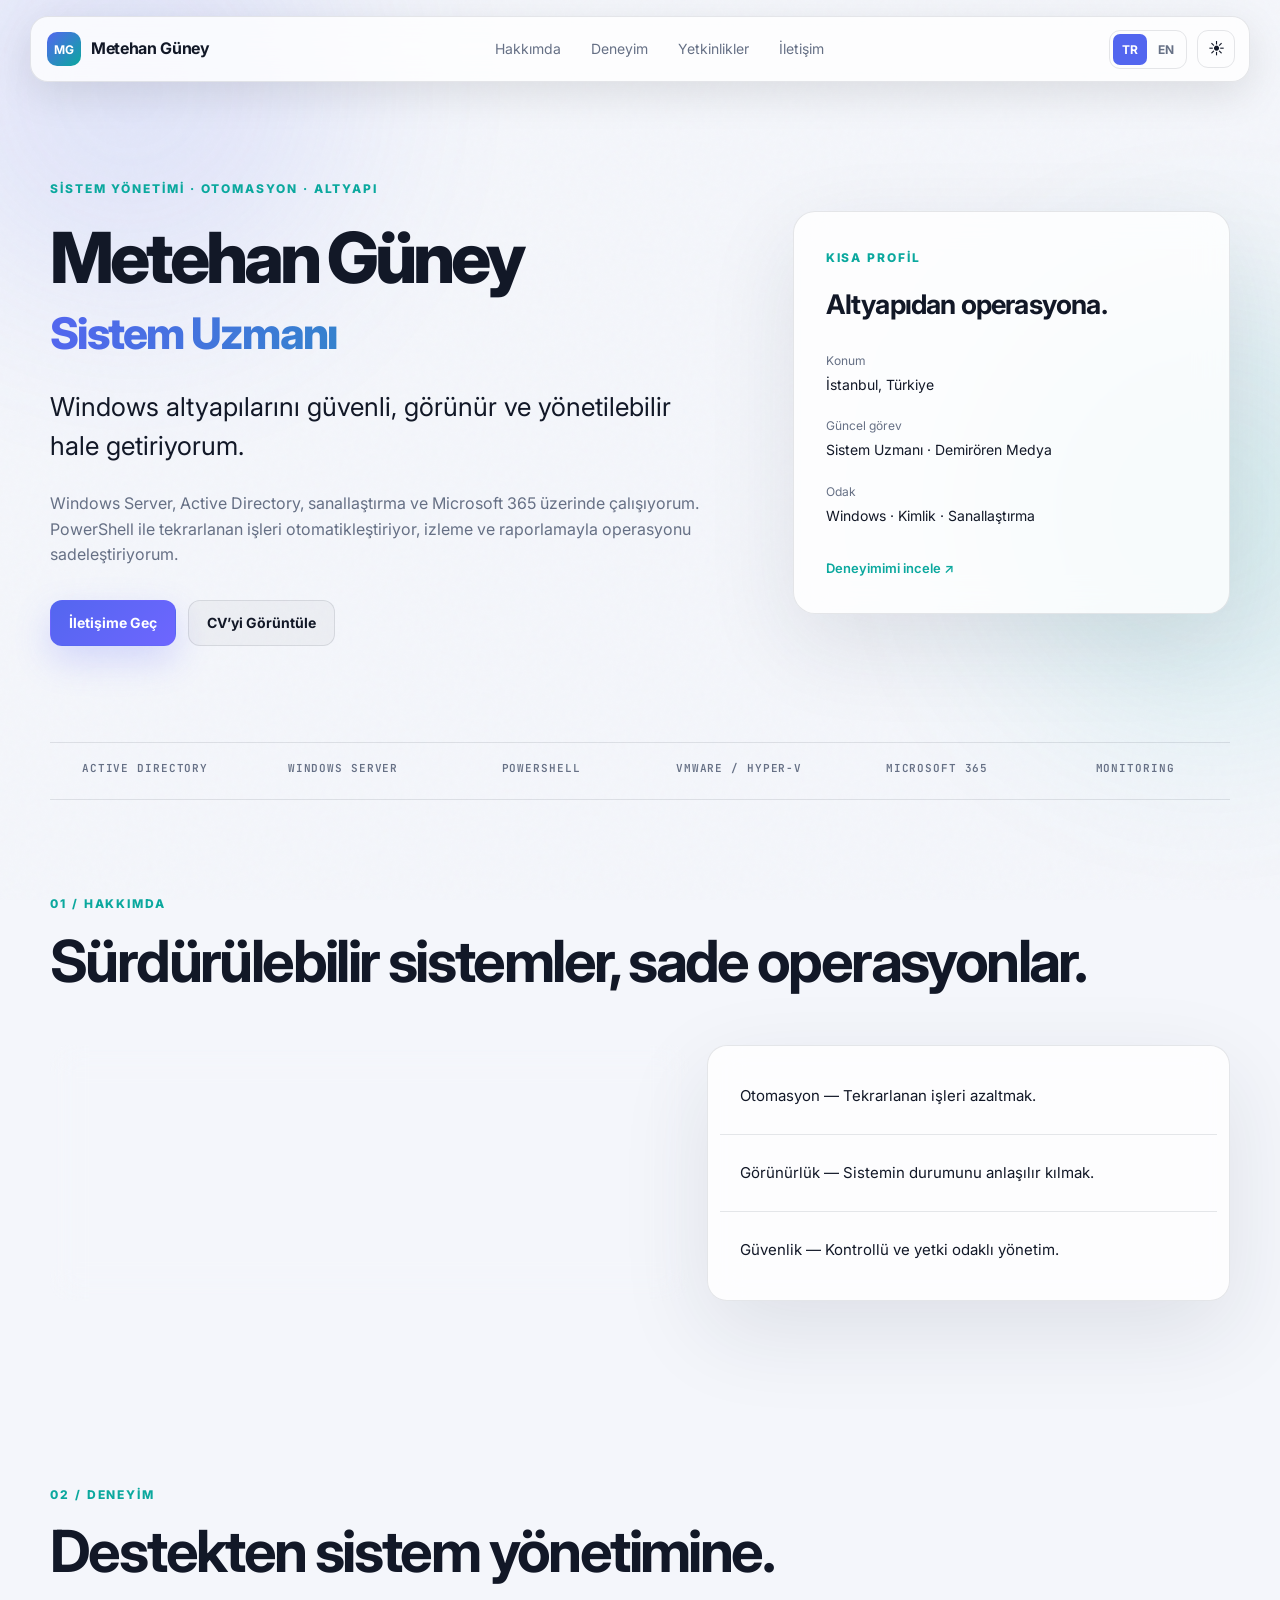
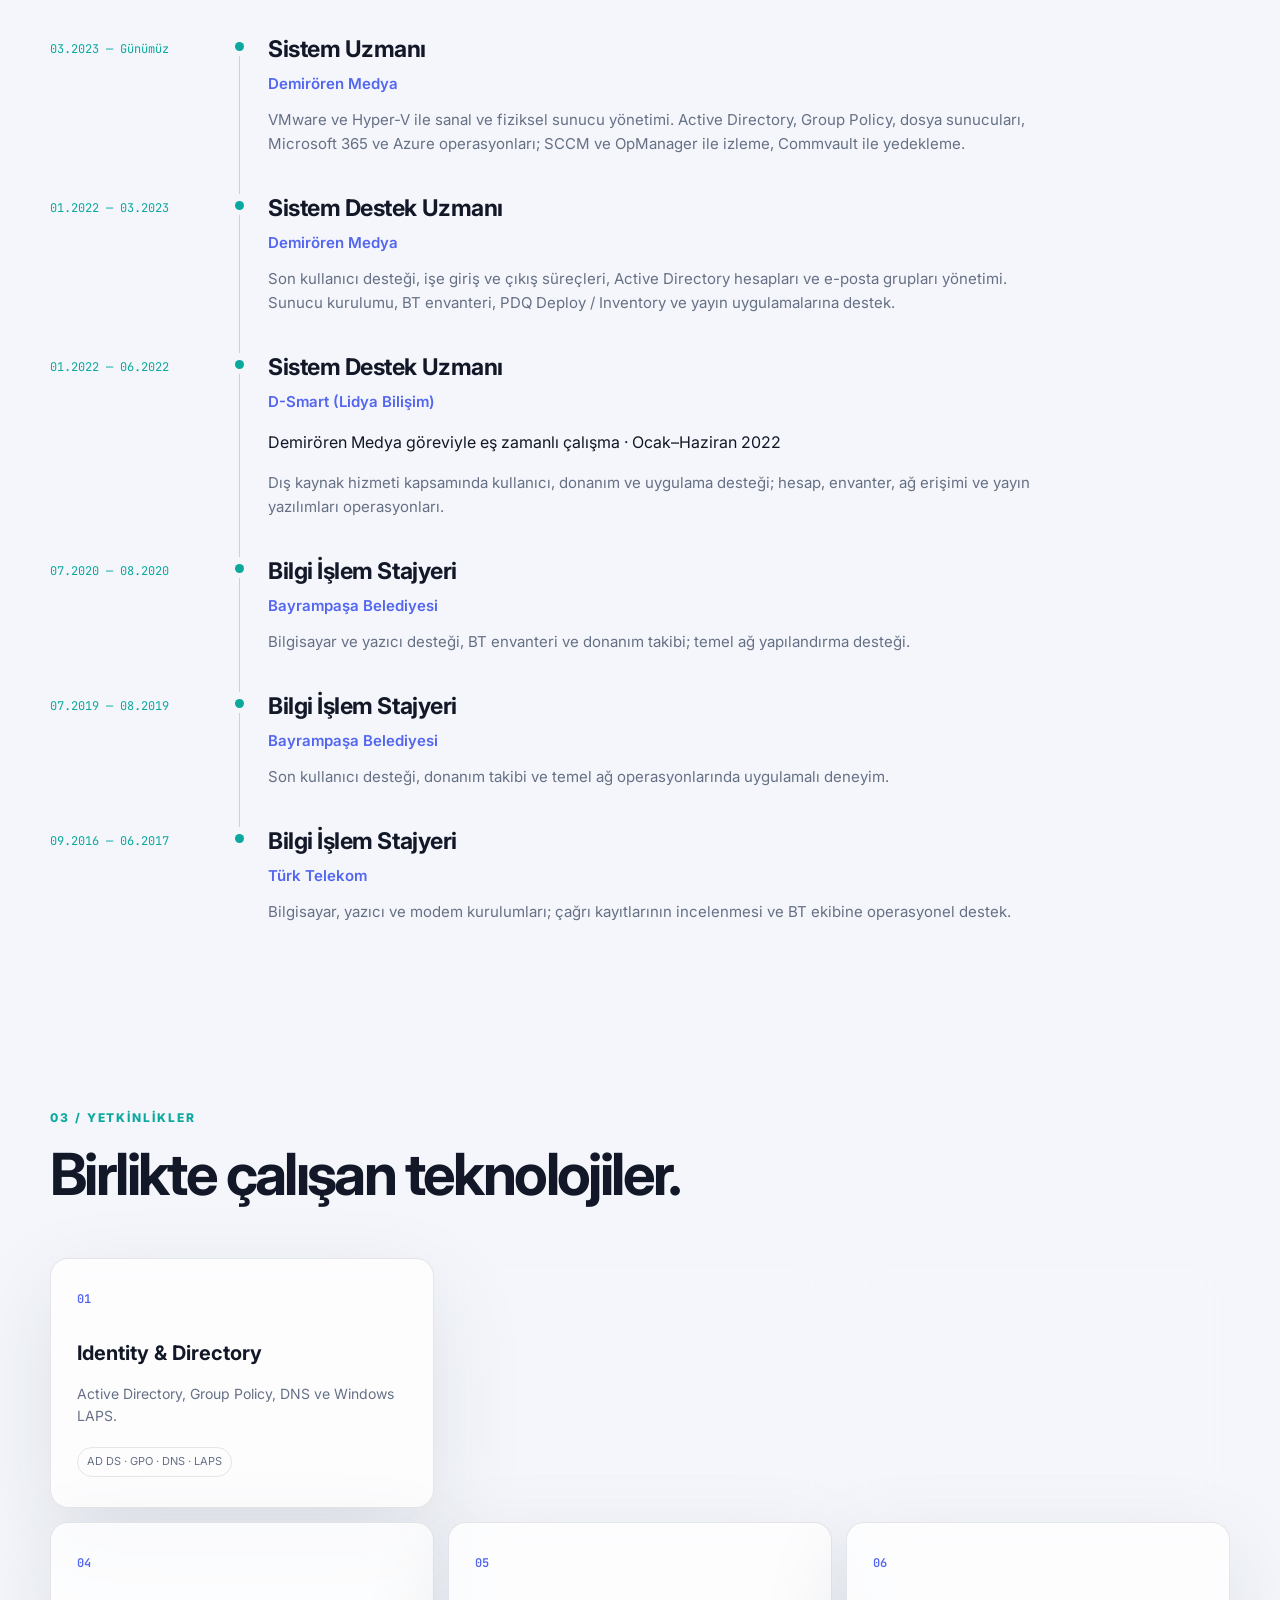
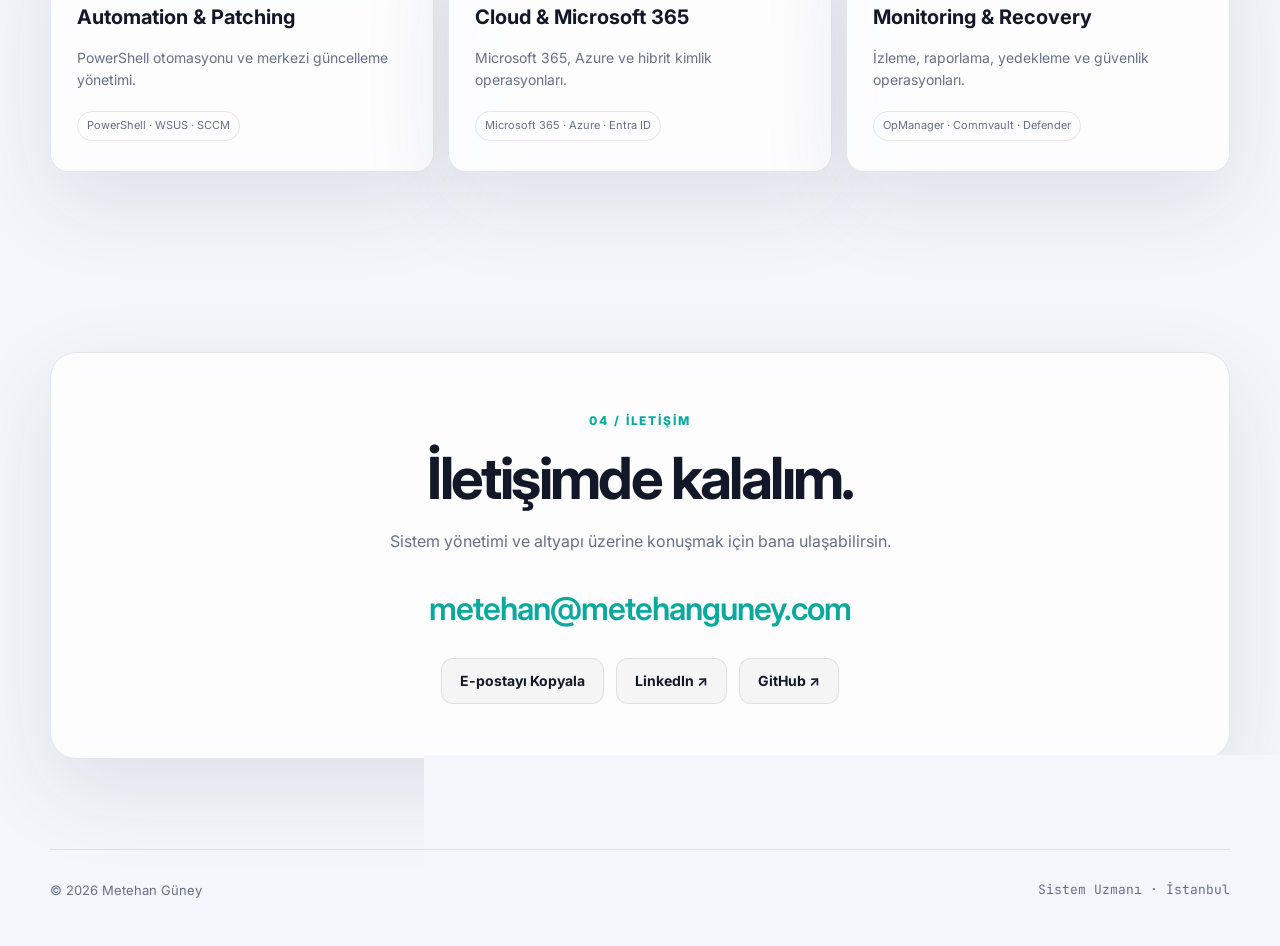
==== commit e2541dce: "Clarify concurrent Demirören and D-Smart roles" ====
--- a/index.html
+++ b/index.html
@@ -45,7 +45,8 @@
 <section id="experience" class="section section-shell"><div class="section-heading"><span data-tr="02 / Deneyim" data-en="02 / Experience" class="section-kicker">02 / Deneyim</span><h2 data-tr="Destekten sistem yönetimine." data-en="From IT support to system administration." >Destekten sistem yönetimine.</h2></div><ol class="timeline">
 <li class="timeline-item"><p data-tr="03.2023 — Günümüz" data-en="Mar 2023 — Present" class="timeline-date">03.2023 — Günümüz</p><article class="timeline-card"><h3 data-tr="Sistem Uzmanı" data-en="System Administrator" >Sistem Uzmanı</h3><p class="timeline-company">Demirören Medya</p><p data-tr="VMware ve Hyper-V ile sanal ve fiziksel sunucu yönetimi. Active Directory, Group Policy, dosya sunucuları, Microsoft 365 ve Azure operasyonları; SCCM ve OpManager ile izleme, Commvault ile yedekleme." data-en="Virtual and physical server administration with VMware and Hyper-V. Active Directory, Group Policy, file servers, Microsoft 365 and Azure operations; monitoring with SCCM and OpManager, and backup with Commvault." class="timeline-description">VMware ve Hyper-V ile sanal ve fiziksel sunucu yönetimi. Active Directory, Group Policy, dosya sunucuları, Microsoft 365 ve Azure operasyonları; SCCM ve OpManager ile izleme, Commvault ile yedekleme.</p></article></li>
 <li class="timeline-item"><p data-tr="01.2022 — 03.2023" data-en="Jan 2022 — Mar 2023" class="timeline-date">01.2022 — 03.2023</p><article class="timeline-card"><h3 data-tr="Sistem Destek Uzmanı" data-en="IT Support Specialist" >Sistem Destek Uzmanı</h3><p class="timeline-company">Demirören Medya</p><p data-tr="Son kullanıcı desteği, işe giriş ve çıkış süreçleri, Active Directory hesapları ve e-posta grupları yönetimi. Sunucu kurulumu, BT envanteri, PDQ Deploy / Inventory ve yayın uygulamalarına destek." data-en="End-user support, onboarding and offboarding, Active Directory accounts and email groups. Server setup, IT inventory, PDQ Deploy / Inventory and broadcast application support." class="timeline-description">Son kullanıcı desteği, işe giriş ve çıkış süreçleri, Active Directory hesapları ve e-posta grupları yönetimi. Sunucu kurulumu, BT envanteri, PDQ Deploy / Inventory ve yayın uygulamalarına destek.</p></article></li>
-<li class="timeline-item"><p data-tr="01.2022 — 06.2022" data-en="Jan 2022 — Jun 2022" class="timeline-date">01.2022 — 06.2022</p><article class="timeline-card"><h3 data-tr="Sistem Destek Uzmanı" data-en="IT Support Specialist" >Sistem Destek Uzmanı</h3><p class="timeline-company">D-Smart (Lidya Bilişim)</p><p data-tr="Dış kaynak hizmeti kapsamında kullanıcı, donanım ve uygulama desteği; hesap, envanter, ağ erişimi ve yayın yazılımları operasyonları." data-en="Outsourced end-user, hardware and application support; account management, inventory, network access and broadcast software operations." class="timeline-description">Dış kaynak hizmeti kapsamında kullanıcı, donanım ve uygulama desteği; hesap, envanter, ağ erişimi ve yayın yazılımları operasyonları.</p></article></li>
+<li class="timeline-item"><p data-tr="01.2022 — 06.2022" data-en="Jan 2022 — Jun 2022" class="timeline-date">01.2022 — 06.2022</p><article class="timeline-card"><h3 data-tr="Sistem Destek Uzmanı" data-en="IT Support Specialist" >Sistem Destek Uzmanı</h3><p class="timeline-company">D-Smart (Lidya Bilişim)</p>
+<p class="timeline-note" data-tr="Demirören Medya göreviyle eş zamanlı çalışma · Ocak–Haziran 2022" data-en="Concurrent with the Demirören Medya role · January–June 2022">Demirören Medya göreviyle eş zamanlı çalışma · Ocak–Haziran 2022</p><p data-tr="Dış kaynak hizmeti kapsamında kullanıcı, donanım ve uygulama desteği; hesap, envanter, ağ erişimi ve yayın yazılımları operasyonları." data-en="Outsourced end-user, hardware and application support; account management, inventory, network access and broadcast software operations." class="timeline-description">Dış kaynak hizmeti kapsamında kullanıcı, donanım ve uygulama desteği; hesap, envanter, ağ erişimi ve yayın yazılımları operasyonları.</p></article></li>
 <li class="timeline-item"><p data-tr="07.2020 — 08.2020" data-en="Jul 2020 — Aug 2020" class="timeline-date">07.2020 — 08.2020</p><article class="timeline-card"><h3 data-tr="Bilgi İşlem Stajyeri" data-en="IT Intern" >Bilgi İşlem Stajyeri</h3><p class="timeline-company">Bayrampaşa Belediyesi</p><p data-tr="Bilgisayar ve yazıcı desteği, BT envanteri ve donanım takibi; temel ağ yapılandırma desteği." data-en="Computer and printer support, IT inventory and hardware tracking, and basic network configuration support." class="timeline-description">Bilgisayar ve yazıcı desteği, BT envanteri ve donanım takibi; temel ağ yapılandırma desteği.</p></article></li>
 <li class="timeline-item"><p data-tr="07.2019 — 08.2019" data-en="Jul 2019 — Aug 2019" class="timeline-date">07.2019 — 08.2019</p><article class="timeline-card"><h3 data-tr="Bilgi İşlem Stajyeri" data-en="IT Intern" >Bilgi İşlem Stajyeri</h3><p class="timeline-company">Bayrampaşa Belediyesi</p><p data-tr="Son kullanıcı desteği, donanım takibi ve temel ağ operasyonlarında uygulamalı deneyim." data-en="Hands-on experience in end-user support, hardware tracking and basic network operations." class="timeline-description">Son kullanıcı desteği, donanım takibi ve temel ağ operasyonlarında uygulamalı deneyim.</p></article></li>
 <li class="timeline-item"><p data-tr="09.2016 — 06.2017" data-en="Sep 2016 — Jun 2017" class="timeline-date">09.2016 — 06.2017</p><article class="timeline-card"><h3 data-tr="Bilgi İşlem Stajyeri" data-en="IT Intern" >Bilgi İşlem Stajyeri</h3><p class="timeline-company">Türk Telekom</p><p data-tr="Bilgisayar, yazıcı ve modem kurulumları; çağrı kayıtlarının incelenmesi ve BT ekibine operasyonel destek." data-en="PC, printer and modem setup; service ticket review and operational support for the IT team." class="timeline-description">Bilgisayar, yazıcı ve modem kurulumları; çağrı kayıtlarının incelenmesi ve BT ekibine operasyonel destek.</p></article></li></ol></section>
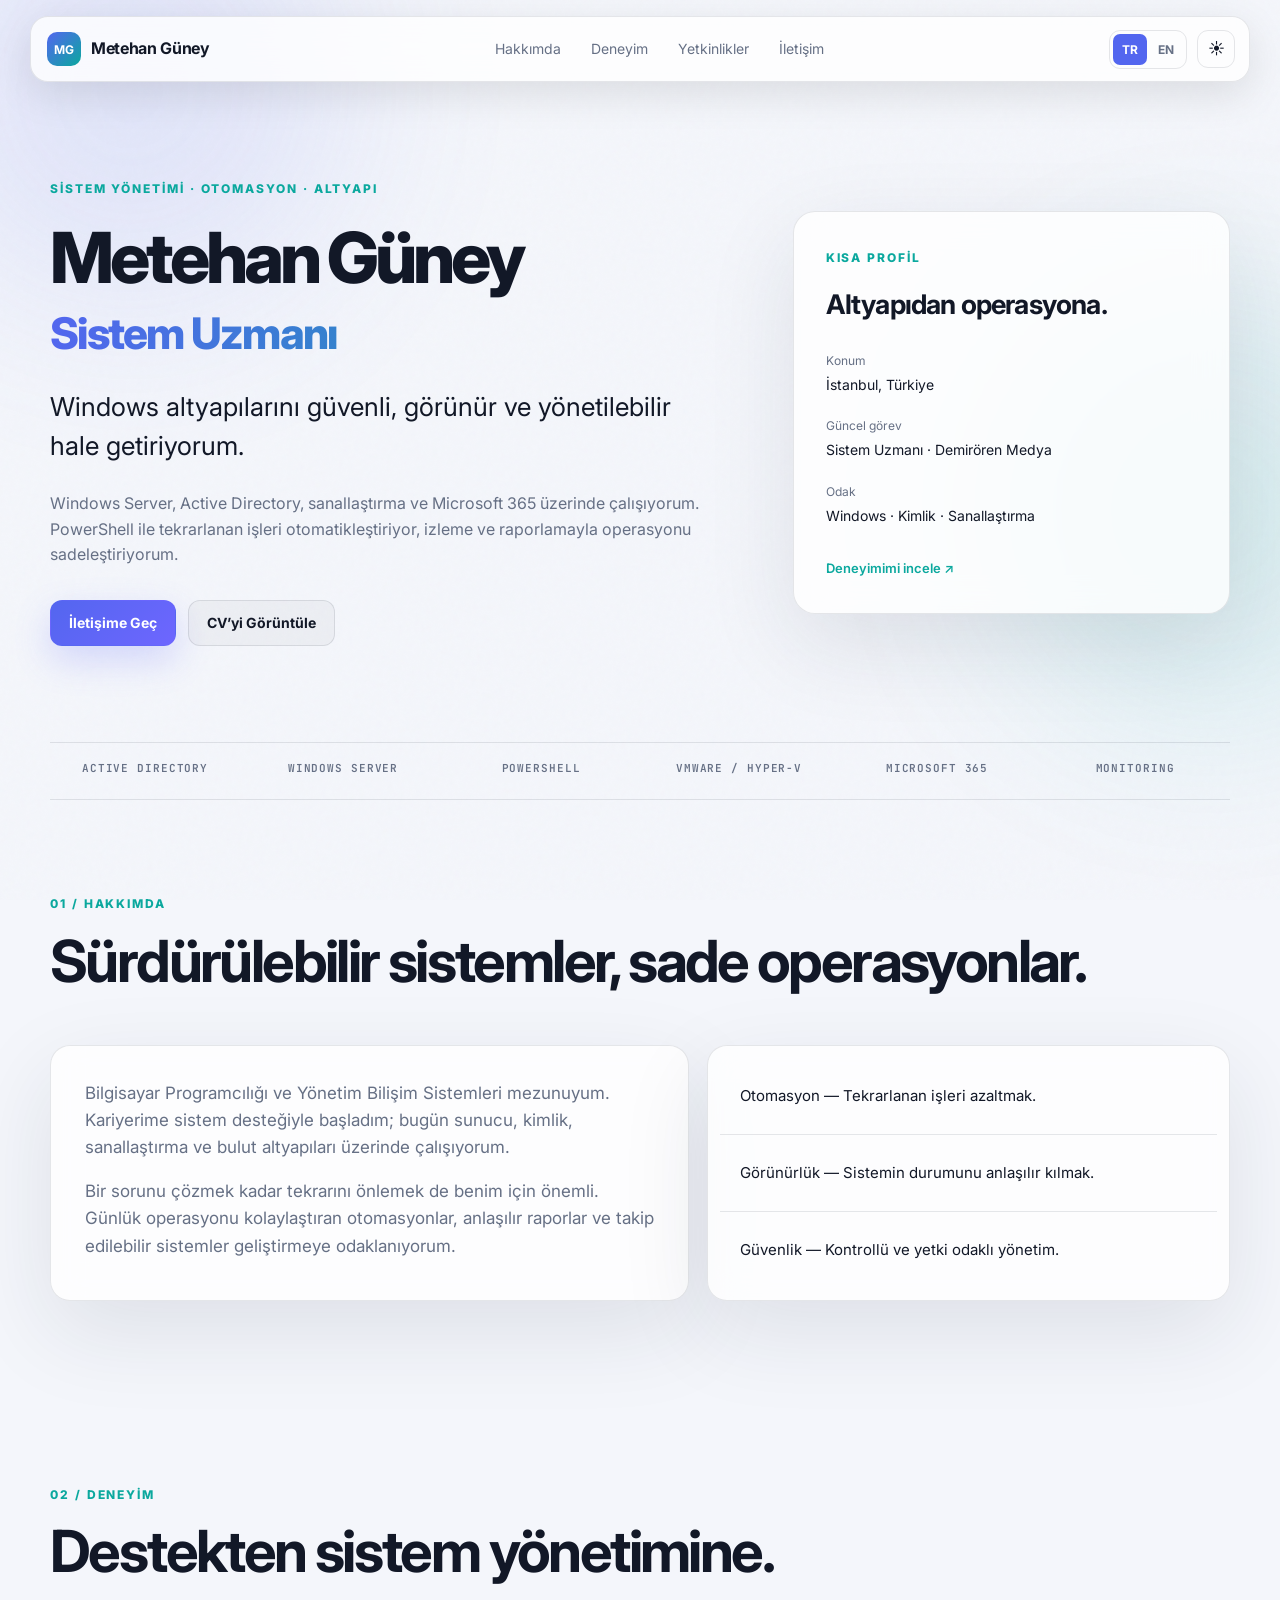
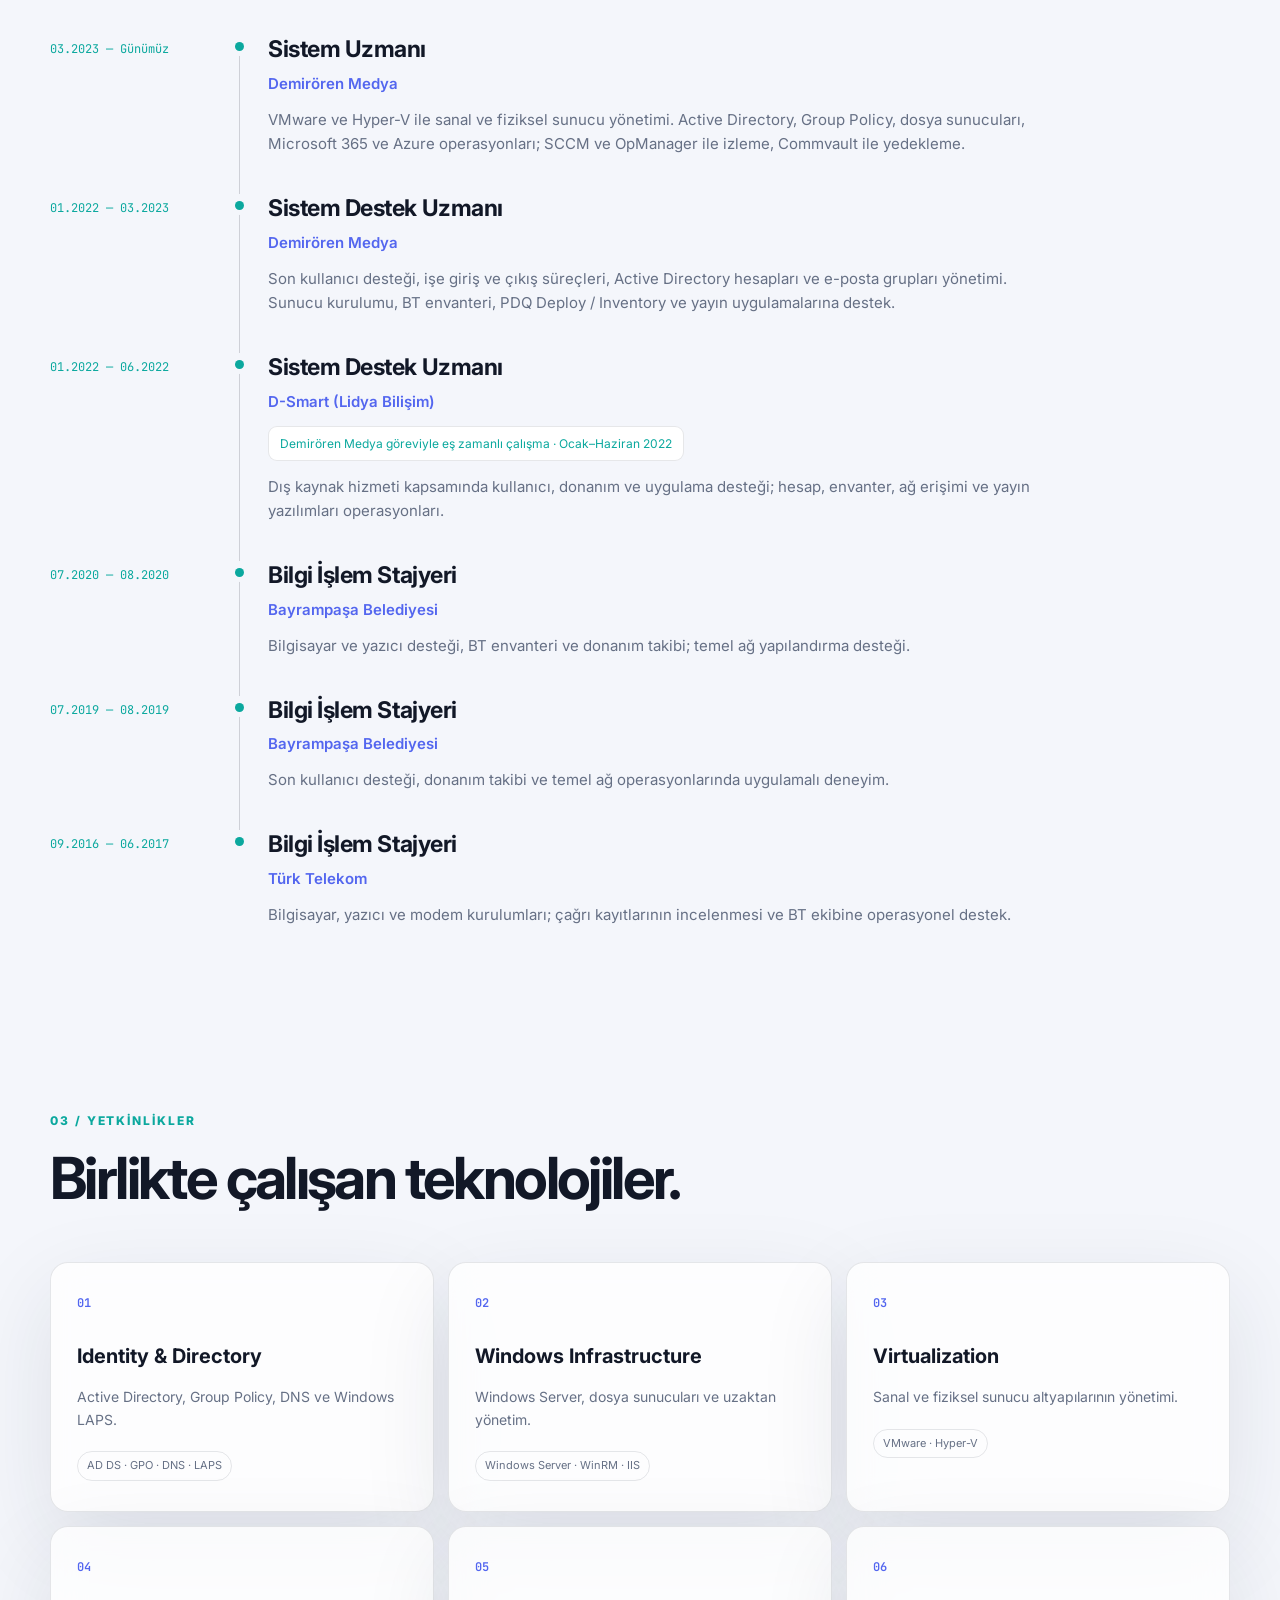
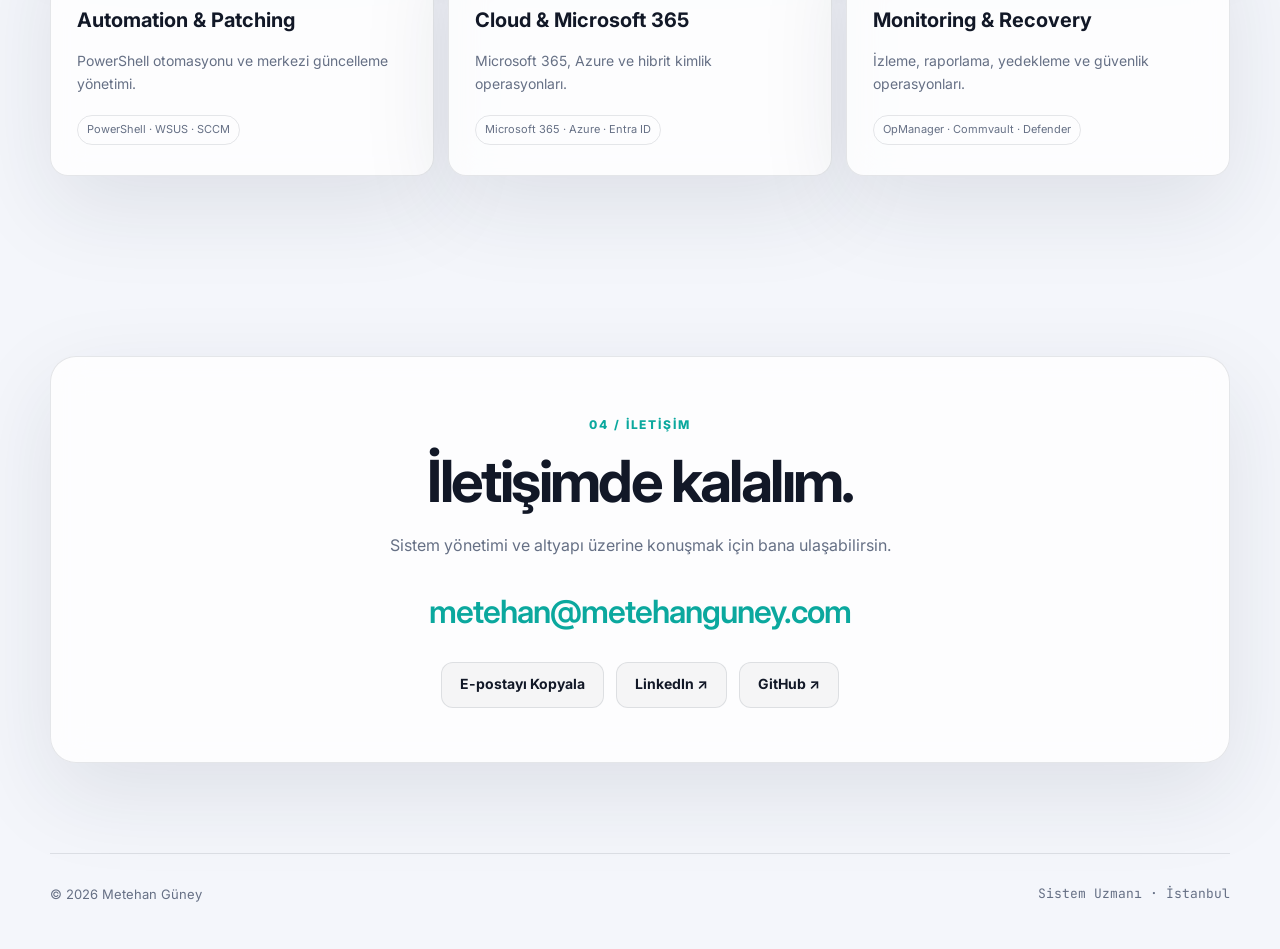
==== commit 0638195d: "Add Google Search Console verification for metehanguney.com" ====
--- a/index.html
+++ b/index.html
@@ -23,6 +23,7 @@
   <link rel="preconnect" href="https://fonts.gstatic.com" crossorigin>
   <link href="https://fonts.googleapis.com/css2?family=Inter:wght@400;500;600;700;800&family=JetBrains+Mono:wght@500;600&display=swap" rel="stylesheet">
   <link rel="stylesheet" href="styles.css" />
+  <meta name="google-site-verification" content="iJTave8O8wwTn_laSR4DsJXOE2iwWEb_mY5Yg20YUK4" />
 </head>
 <body>
 <a class="skip-link" href="#top" data-tr="İçeriğe geç" data-en="Skip to content">İçeriğe geç</a>
--- a/styles.css
+++ b/styles.css
@@ -201,3 +201,33 @@
 @media(max-width:1050px) { .nav a { padding:9px 7px; font-size:13px; } .site-header { gap:12px; } }
 @media(max-width:920px) { .hero { grid-template-columns:1fr; gap:30px; min-height:0; padding-top:70px; padding-bottom:60px; } .profile-panel { max-width:640px; } .profile-panel dl { display:grid; grid-template-columns:100px 1fr; gap:16px 12px; } .profile-panel dt,.profile-panel dd { margin:0; } }
 @media(max-width:620px) { .brand>span:last-child { display:block; font-size:13px; } .brand { gap:7px; } .brand-mark { width:30px; height:30px; } .site-header { gap:8px; padding:10px; } .header-tools { gap:6px; } .language-switch button { padding:6px; } .hero { padding-top:52px; } h1 { font-size:clamp(39px,10.2vw,60px); } .hero-role { font-size:clamp(25px,6.4vw,36px); } .eyebrow { font-size:10px; letter-spacing:.09em; } .timeline-item { grid-template-columns:1fr; gap:12px; padding-left:22px; border-left:1px solid var(--line-strong); } .timeline-date { border:0; padding:0; font-size:11px; margin-top:0; } .timeline-date::after { left:-5px; top:5px; } .timeline-card { padding-bottom:34px; } .timeline-card h3 { font-size:21px; } .profile-panel { padding:24px; } .section { padding:64px 0; } .section-heading { margin-bottom:32px; } .section-heading h2, .contact-card h2 { font-size:35px; } .footer-note { font-size:11px; } }
+
+/* Concurrent roles and touch-friendly mobile navigation */
+.timeline-note { width:fit-content; max-width:100%; margin:0 0 14px; padding:7px 11px; border:1px solid var(--line); border-radius:9px; font-size:12px; line-height:1.6; color:var(--accent-2); background:var(--bg-elev); }
+@media (max-width:920px) {
+  .site-header { flex-wrap:wrap; gap:8px 12px; }
+  .header-tools { margin-left:auto; }
+  .nav { display:flex; order:3; flex-basis:100%; justify-content:center; flex-wrap:wrap; gap:2px 6px; border-top:1px solid var(--line); padding-top:5px; }
+  .nav a { min-height:44px; display:inline-flex; align-items:center; padding:8px 12px; }
+  .language-switch button { min-width:40px; min-height:40px; padding:8px; }
+  .theme-toggle { width:44px; height:44px; }
+  section[id], main[id] { scroll-margin-top:160px; }
+  .hero > *, .about-grid > *, .skills-grid > * { min-width:0; }
+}
+@media (max-width:620px) {
+  .nav { gap:0; justify-content:space-between; }
+  .nav a { padding:8px 7px; font-size:12px; }
+  .hero-role { overflow-wrap:normal; }
+  .contact-actions .button { min-height:48px; }
+  .tags span { overflow-wrap:anywhere; }
+}
+@media (max-width:360px) {
+  .brand > span:last-child { font-size:11px; }
+  .brand-mark { width:26px; height:26px; font-size:10px; }
+  .site-header { padding:8px; gap:6px; }
+  .header-tools { gap:4px; }
+  .language-switch button { min-width:36px; }
+  .nav a { padding-inline:5px; }
+  .profile-panel dl { grid-template-columns:1fr; gap:5px; }
+  .profile-panel dd { margin-bottom:12px; }
+}
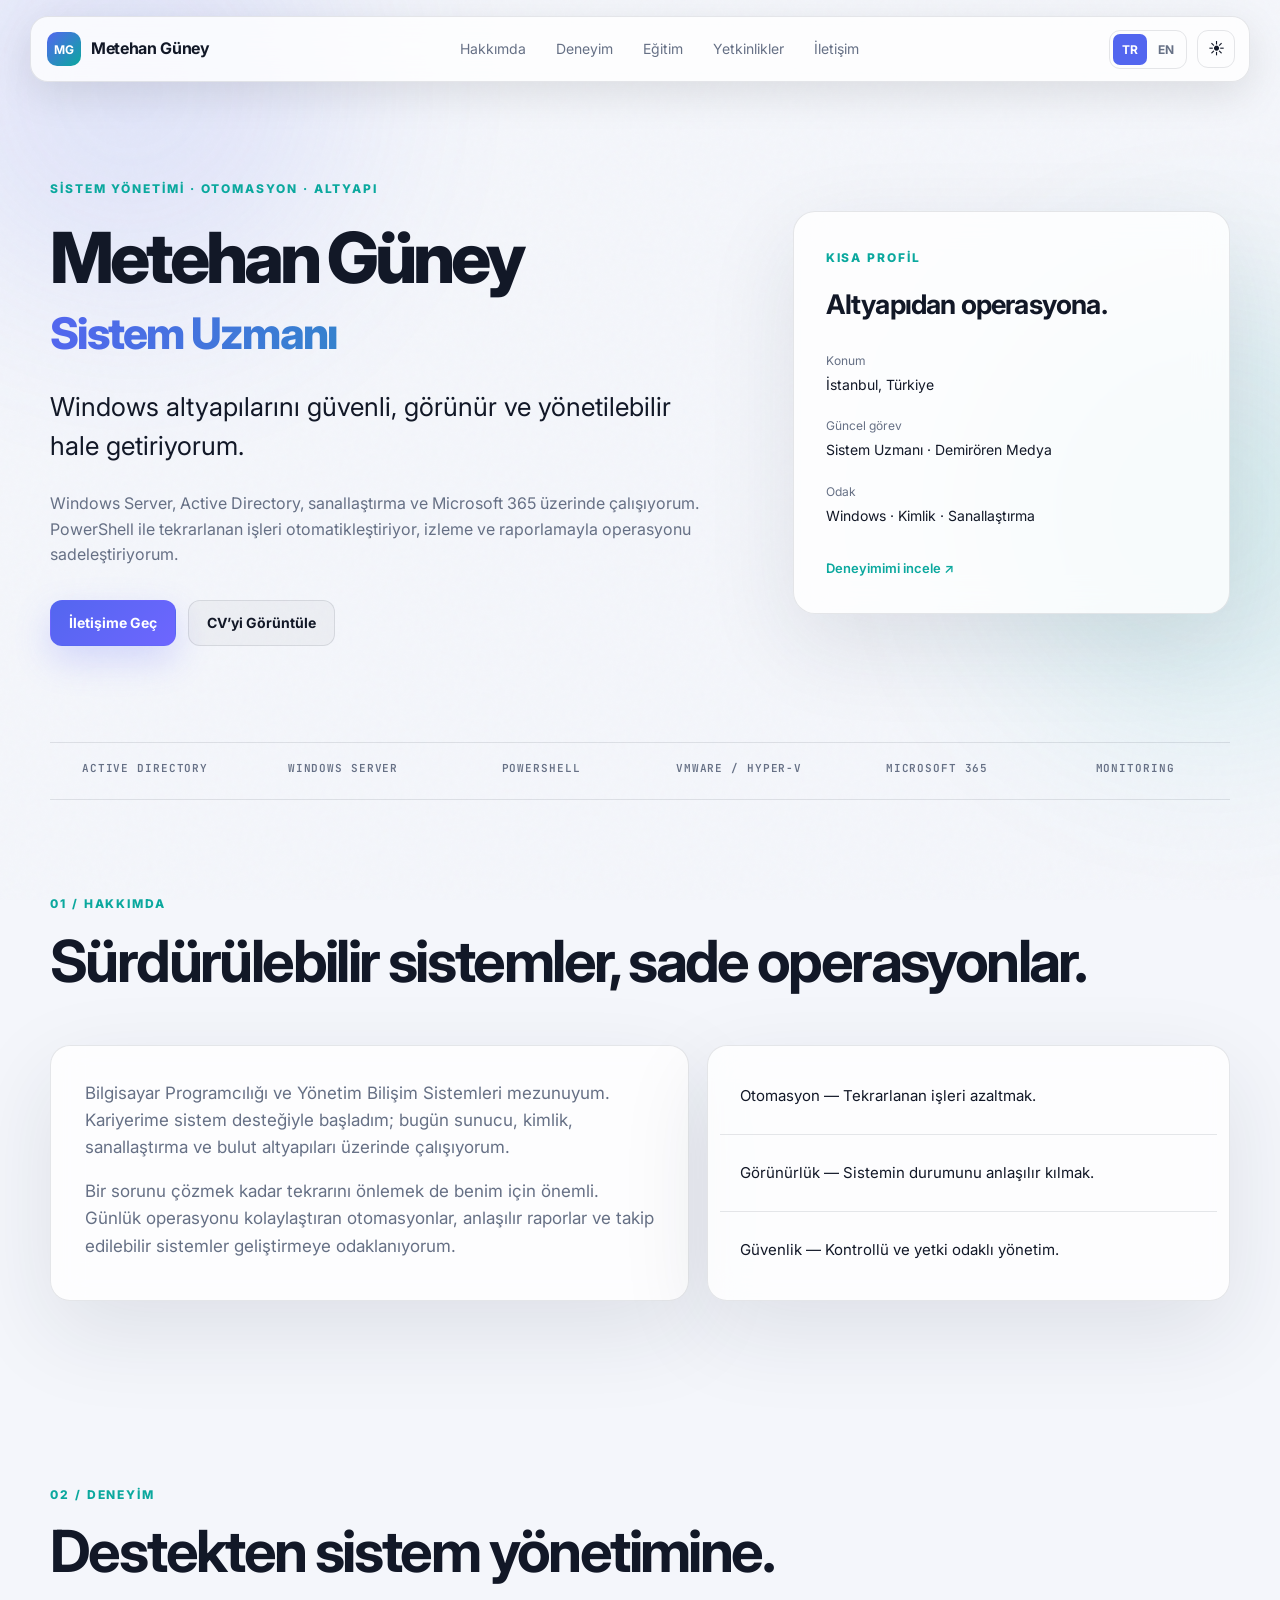
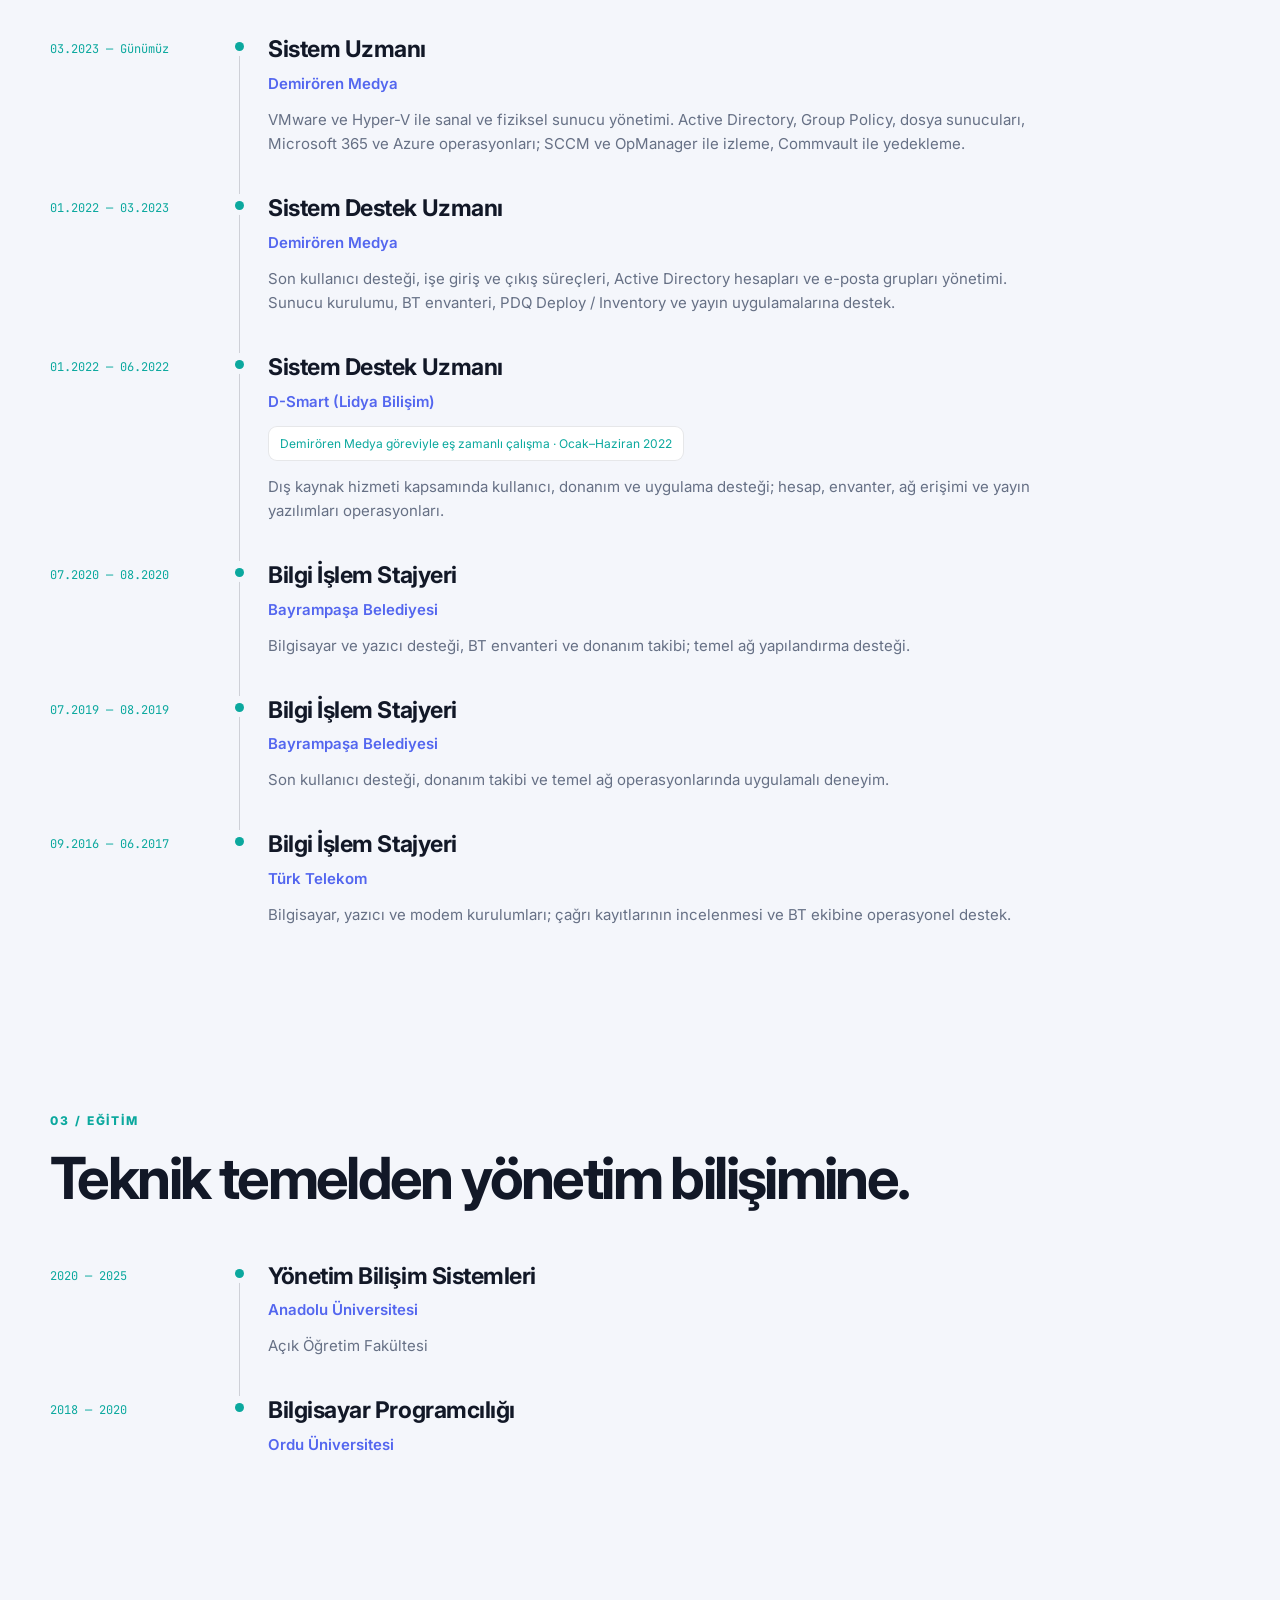
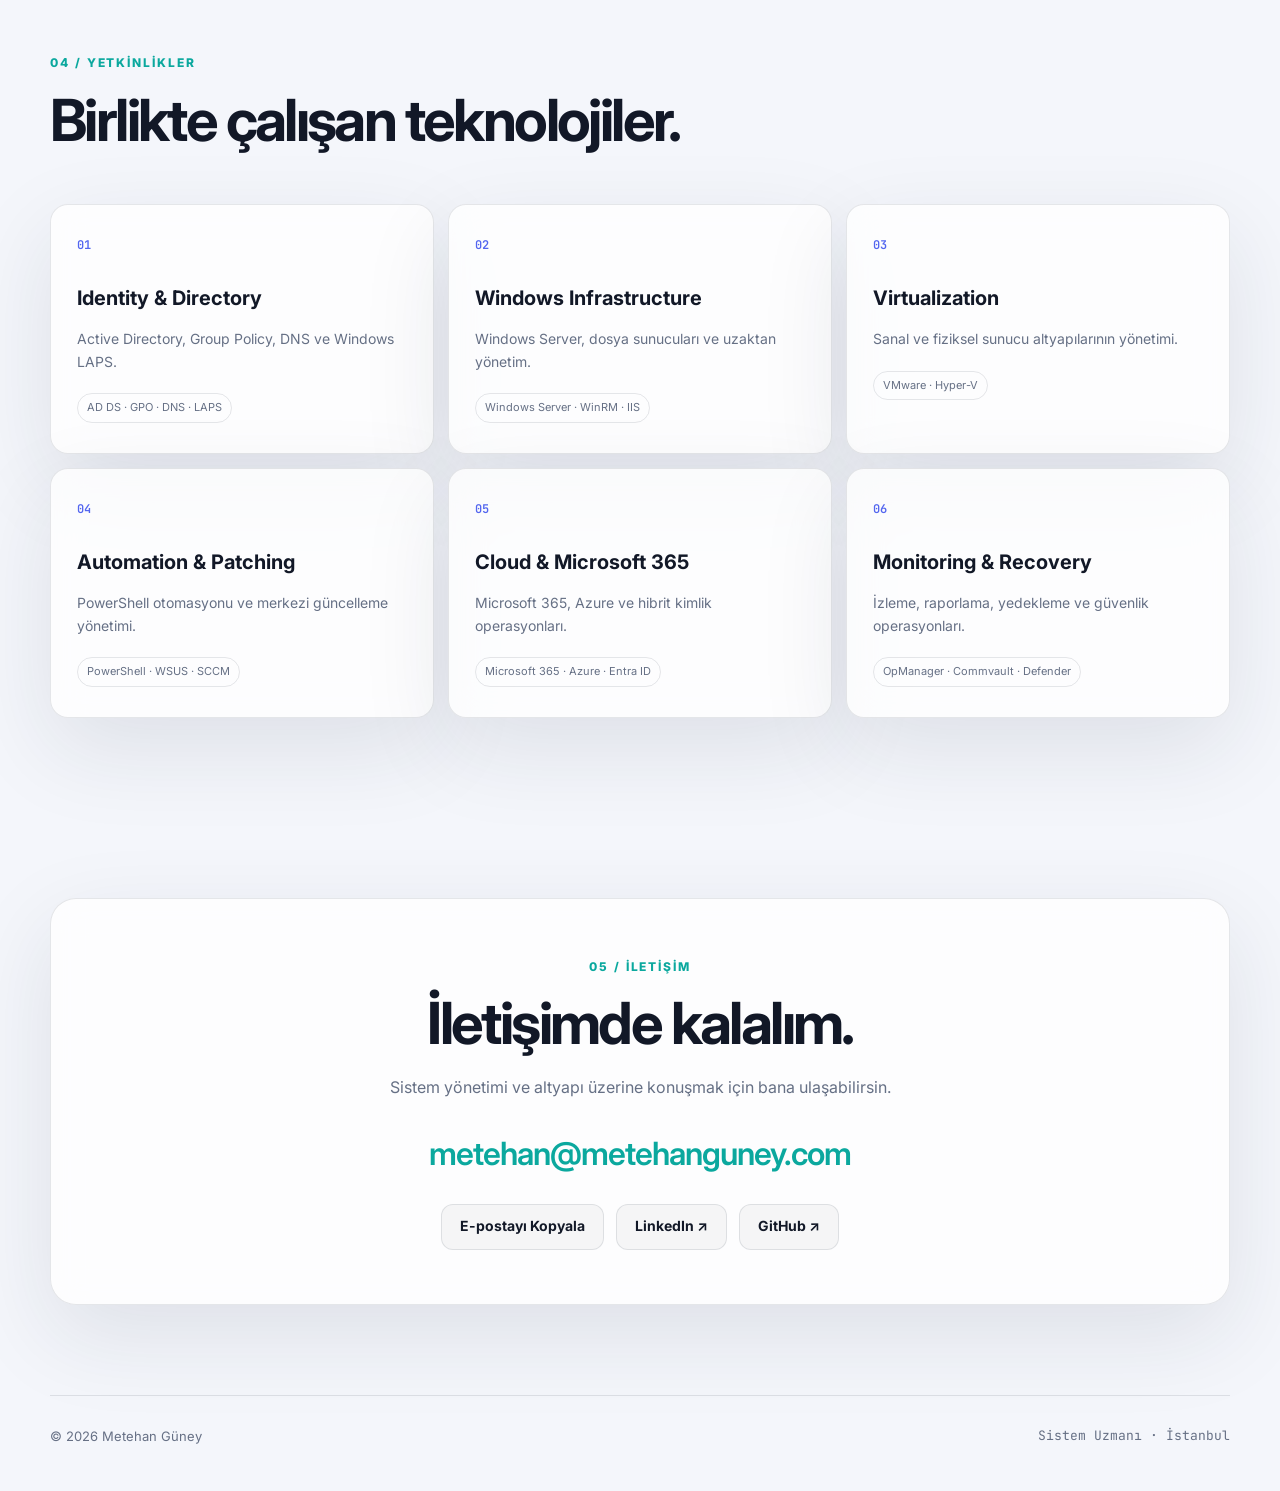
==== commit fb208536: "Add bilingual education section and social sharing cover" ====
--- a/index.html
+++ b/index.html
@@ -14,7 +14,14 @@
   <meta property="og:url" content="https://metehanguney.com/" />
   <meta property="og:site_name" content="Metehan Güney" />
   <meta property="og:locale" content="tr_TR" />
-  <meta name="twitter:card" content="summary" />
+  <meta property="og:image" content="https://metehanguney.com/assets/social-cover.png" />
+  <meta property="og:image:alt" content="Metehan Güney — Sistem Uzmanı" />
+  <meta property="og:image:type" content="image/png" />
+  <meta property="og:image:width" content="1731" />
+  <meta property="og:image:height" content="909" />
+  <meta name="twitter:card" content="summary_large_image" />
+  <meta name="twitter:image" content="https://metehanguney.com/assets/social-cover.png" />
+  <meta name="twitter:image:alt" content="Metehan Güney — Sistem Uzmanı" />
   <meta name="twitter:title" content="Metehan Güney | Sistem Uzmanı" />
   <meta name="twitter:description" content="Sistem yönetimi, otomasyon ve altyapı projeleri." />
   <link rel="icon" href="favicon.svg" type="image/svg+xml" />
@@ -29,7 +36,7 @@
 <a class="skip-link" href="#top" data-tr="İçeriğe geç" data-en="Skip to content">İçeriğe geç</a>
 <div class="page-noise" aria-hidden="true"></div><div class="orb orb-a" aria-hidden="true"></div><div class="orb orb-b" aria-hidden="true"></div>
 <header class="site-header"><a class="brand" href="#top" aria-label="Metehan Güney"><span class="brand-mark">MG</span><span>Metehan Güney</span></a>
-<nav class="nav" aria-label="Ana navigasyon" data-aria-tr="Ana navigasyon" data-aria-en="Main navigation"><a data-tr="Hakkımda" data-en="About" href="#about" class="">Hakkımda</a><a data-tr="Deneyim" data-en="Experience" href="#experience" class="">Deneyim</a><a data-tr="Yetkinlikler" data-en="Skills" href="#skills" class="">Yetkinlikler</a><a data-tr="İletişim" data-en="Contact" href="#contact" class="">İletişim</a></nav>
+<nav class="nav" aria-label="Ana navigasyon" data-aria-tr="Ana navigasyon" data-aria-en="Main navigation"><a data-tr="Hakkımda" data-en="About" href="#about" class="">Hakkımda</a><a data-tr="Deneyim" data-en="Experience" href="#experience" class="">Deneyim</a><a data-tr="Eğitim" data-en="Education" href="#education">Eğitim</a><a data-tr="Yetkinlikler" data-en="Skills" href="#skills" class="">Yetkinlikler</a><a data-tr="İletişim" data-en="Contact" href="#contact" class="">İletişim</a></nav>
 <div class="header-tools"><div class="language-switch" role="group" aria-label="Dil / Language"><button type="button" data-language="tr" aria-pressed="true" lang="tr">TR</button><button type="button" data-language="en" aria-pressed="false" lang="en">EN</button></div><button class="theme-toggle" id="themeToggle" type="button" aria-label="Tema değiştir" data-aria-tr="Tema değiştir" data-aria-en="Toggle color theme"><span class="theme-icon" aria-hidden="true">☾</span></button></div></header>
 <main id="top"><section class="hero section-shell"><div class="hero-copy">
 <div data-tr="SİSTEM YÖNETİMİ · OTOMASYON · ALTYAPI" data-en="SYSTEMS · AUTOMATION · INFRASTRUCTURE" class="eyebrow">SİSTEM YÖNETİMİ · OTOMASYON · ALTYAPI</div>
@@ -51,14 +58,18 @@
 <li class="timeline-item"><p data-tr="07.2020 — 08.2020" data-en="Jul 2020 — Aug 2020" class="timeline-date">07.2020 — 08.2020</p><article class="timeline-card"><h3 data-tr="Bilgi İşlem Stajyeri" data-en="IT Intern" >Bilgi İşlem Stajyeri</h3><p class="timeline-company">Bayrampaşa Belediyesi</p><p data-tr="Bilgisayar ve yazıcı desteği, BT envanteri ve donanım takibi; temel ağ yapılandırma desteği." data-en="Computer and printer support, IT inventory and hardware tracking, and basic network configuration support." class="timeline-description">Bilgisayar ve yazıcı desteği, BT envanteri ve donanım takibi; temel ağ yapılandırma desteği.</p></article></li>
 <li class="timeline-item"><p data-tr="07.2019 — 08.2019" data-en="Jul 2019 — Aug 2019" class="timeline-date">07.2019 — 08.2019</p><article class="timeline-card"><h3 data-tr="Bilgi İşlem Stajyeri" data-en="IT Intern" >Bilgi İşlem Stajyeri</h3><p class="timeline-company">Bayrampaşa Belediyesi</p><p data-tr="Son kullanıcı desteği, donanım takibi ve temel ağ operasyonlarında uygulamalı deneyim." data-en="Hands-on experience in end-user support, hardware tracking and basic network operations." class="timeline-description">Son kullanıcı desteği, donanım takibi ve temel ağ operasyonlarında uygulamalı deneyim.</p></article></li>
 <li class="timeline-item"><p data-tr="09.2016 — 06.2017" data-en="Sep 2016 — Jun 2017" class="timeline-date">09.2016 — 06.2017</p><article class="timeline-card"><h3 data-tr="Bilgi İşlem Stajyeri" data-en="IT Intern" >Bilgi İşlem Stajyeri</h3><p class="timeline-company">Türk Telekom</p><p data-tr="Bilgisayar, yazıcı ve modem kurulumları; çağrı kayıtlarının incelenmesi ve BT ekibine operasyonel destek." data-en="PC, printer and modem setup; service ticket review and operational support for the IT team." class="timeline-description">Bilgisayar, yazıcı ve modem kurulumları; çağrı kayıtlarının incelenmesi ve BT ekibine operasyonel destek.</p></article></li></ol></section>
-<section id="skills" class="section section-shell"><div class="section-heading"><span data-tr="03 / Yetkinlikler" data-en="03 / Skills" class="section-kicker">03 / Yetkinlikler</span><h2 data-tr="Birlikte çalışan teknolojiler." data-en="Technologies that work together." >Birlikte çalışan teknolojiler.</h2></div><div class="skills-grid">
+<section id="education" class="section section-shell"><div class="section-heading"><span data-tr="03 / Eğitim" data-en="03 / Education" class="section-kicker">03 / Eğitim</span><h2 data-tr="Teknik temelden yönetim bilişimine." data-en="From technical foundations to information systems.">Teknik temelden yönetim bilişimine.</h2></div><ol class="timeline">
+<li class="timeline-item"><p class="timeline-date">2020 — 2025</p><article class="timeline-card"><h3 data-tr="Yönetim Bilişim Sistemleri" data-en="Management Information Systems">Yönetim Bilişim Sistemleri</h3><p class="timeline-company" data-tr="Anadolu Üniversitesi" data-en="Anadolu University">Anadolu Üniversitesi</p><p class="timeline-description" data-tr="Açık Öğretim Fakültesi" data-en="Faculty of Open Education">Açık Öğretim Fakültesi</p></article></li>
+<li class="timeline-item"><p class="timeline-date">2018 — 2020</p><article class="timeline-card"><h3 data-tr="Bilgisayar Programcılığı" data-en="Computer Programming">Bilgisayar Programcılığı</h3><p class="timeline-company" data-tr="Ordu Üniversitesi" data-en="Ordu University">Ordu Üniversitesi</p></article></li>
+</ol></section>
+<section id="skills" class="section section-shell"><div class="section-heading"><span data-tr="04 / Yetkinlikler" data-en="04 / Skills" class="section-kicker">04 / Yetkinlikler</span><h2 data-tr="Birlikte çalışan teknolojiler." data-en="Technologies that work together." >Birlikte çalışan teknolojiler.</h2></div><div class="skills-grid">
 <article class="skill-card"><span class="skill-index">01</span><h3>Identity & Directory</h3><p data-tr="Active Directory, Group Policy, DNS ve Windows LAPS." data-en="Active Directory, Group Policy, DNS and Windows LAPS." >Active Directory, Group Policy, DNS ve Windows LAPS.</p><div class="tags"><span>AD DS · GPO · DNS · LAPS</span></div></article>
 <article class="skill-card"><span class="skill-index">02</span><h3>Windows Infrastructure</h3><p data-tr="Windows Server, dosya sunucuları ve uzaktan yönetim." data-en="Windows Server, file servers and remote administration." >Windows Server, dosya sunucuları ve uzaktan yönetim.</p><div class="tags"><span>Windows Server · WinRM · IIS</span></div></article>
 <article class="skill-card"><span class="skill-index">03</span><h3>Virtualization</h3><p data-tr="Sanal ve fiziksel sunucu altyapılarının yönetimi." data-en="Administration of virtual and physical server infrastructure." >Sanal ve fiziksel sunucu altyapılarının yönetimi.</p><div class="tags"><span>VMware · Hyper-V</span></div></article>
 <article class="skill-card"><span class="skill-index">04</span><h3>Automation & Patching</h3><p data-tr="PowerShell otomasyonu ve merkezi güncelleme yönetimi." data-en="PowerShell automation and centralized patch management." >PowerShell otomasyonu ve merkezi güncelleme yönetimi.</p><div class="tags"><span>PowerShell · WSUS · SCCM</span></div></article>
 <article class="skill-card"><span class="skill-index">05</span><h3>Cloud & Microsoft 365</h3><p data-tr="Microsoft 365, Azure ve hibrit kimlik operasyonları." data-en="Microsoft 365, Azure and hybrid identity operations." >Microsoft 365, Azure ve hibrit kimlik operasyonları.</p><div class="tags"><span>Microsoft 365 · Azure · Entra ID</span></div></article>
 <article class="skill-card"><span class="skill-index">06</span><h3>Monitoring & Recovery</h3><p data-tr="İzleme, raporlama, yedekleme ve güvenlik operasyonları." data-en="Monitoring, reporting, backup and security operations." >İzleme, raporlama, yedekleme ve güvenlik operasyonları.</p><div class="tags"><span>OpManager · Commvault · Defender</span></div></article></div></section>
-<section id="contact" class="section section-shell contact-section"><div class="contact-card"><span data-tr="04 / İletişim" data-en="04 / Contact" class="section-kicker">04 / İletişim</span><h2 data-tr="İletişimde kalalım." data-en="Let’s stay in touch." >İletişimde kalalım.</h2><p data-tr="Sistem yönetimi ve altyapı üzerine konuşmak için bana ulaşabilirsin." data-en="Get in touch to talk about systems administration and infrastructure." >Sistem yönetimi ve altyapı üzerine konuşmak için bana ulaşabilirsin.</p>
+<section id="contact" class="section section-shell contact-section"><div class="contact-card"><span data-tr="05 / İletişim" data-en="05 / Contact" class="section-kicker">05 / İletişim</span><h2 data-tr="İletişimde kalalım." data-en="Let’s stay in touch." >İletişimde kalalım.</h2><p data-tr="Sistem yönetimi ve altyapı üzerine konuşmak için bana ulaşabilirsin." data-en="Get in touch to talk about systems administration and infrastructure." >Sistem yönetimi ve altyapı üzerine konuşmak için bana ulaşabilirsin.</p>
 <a class="contact-email" href="mailto:metehan@metehanguney.com">metehan@metehanguney.com</a><div class="contact-actions"><button data-tr="E-postayı Kopyala" data-en="Copy email" class="button button-secondary copy-mail" type="button" data-email="metehan@metehanguney.com">E-postayı Kopyala</button><a data-tr="LinkedIn ↗" data-en="LinkedIn ↗" href="https://www.linkedin.com/in/metehanguney/" class="button button-secondary">LinkedIn ↗</a><a data-tr="GitHub ↗" data-en="GitHub ↗" href="https://github.com/metehanguney" class="button button-secondary">GitHub ↗</a></div></div></section></main>
 <footer class="footer section-shell"><span>© <span id="year"></span> Metehan Güney</span><span data-tr="Sistem Uzmanı · İstanbul" data-en="System Administrator · Istanbul" class="footer-note">Sistem Uzmanı · İstanbul</span></footer>
 <div data-tr="E-posta kopyalandı." data-en="Email copied." class="toast" id="toast" role="status" aria-live="polite">E-posta kopyalandı.</div>
